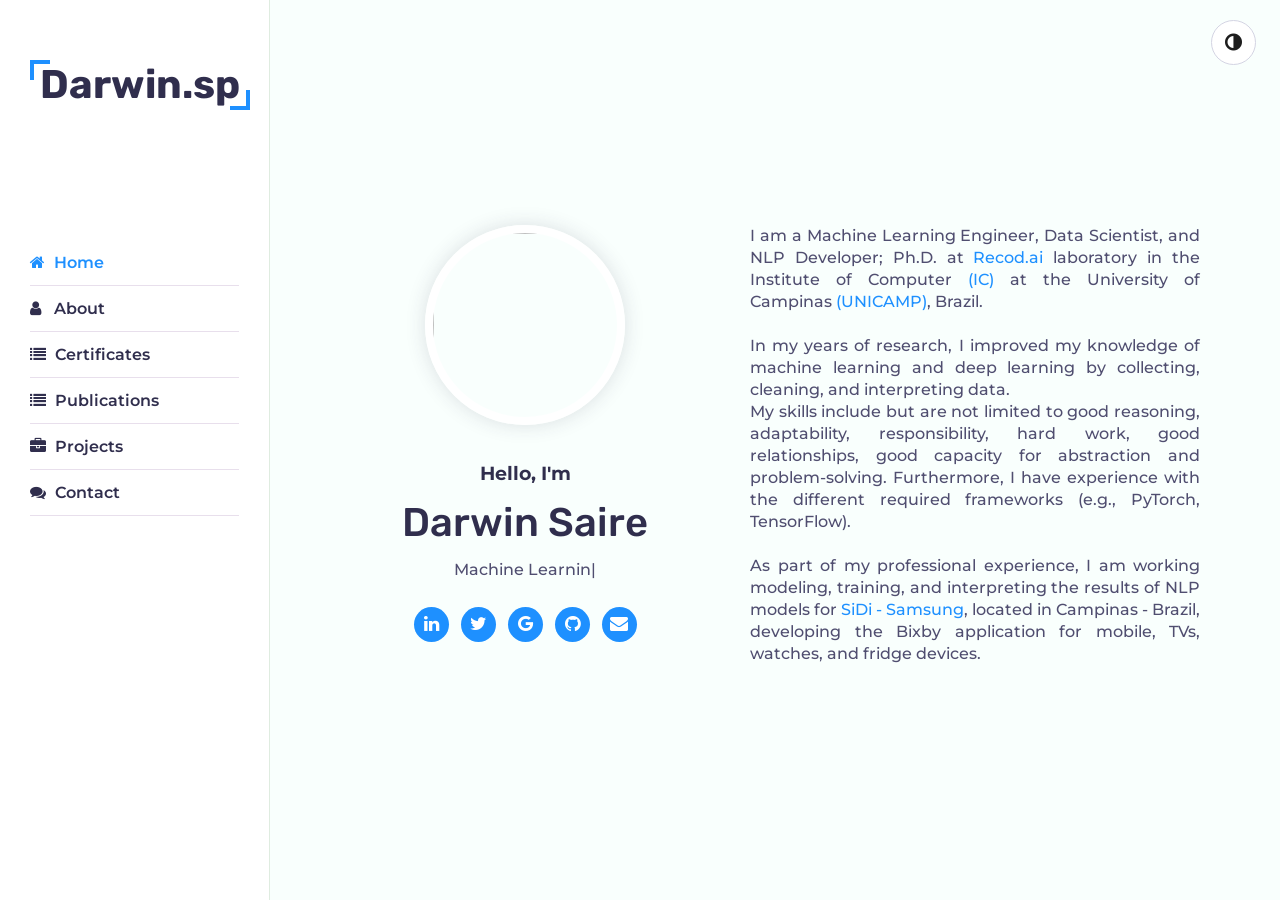
==== index.html @ d1fe49ce "adding files for portfolio web" ====
﻿<!DOCTYPE html>
<html lang="en-US">

<head>
  <title>Darwin Saire | Portfolio Web</title>
  <meta charset="utf-8" />
  <meta name="viewport" content="width=device-width, initial-scale=1" />
 
  <!-- Required Social Preview MetaTags -->

  <!-- Primary Meta Tags -->
  <meta name="title" content="Darwin Saire | Portfolio Web">
  <meta name="description" content="Hi, I'm Darwin Saire Pilco, a Machine Learning Engineer, Data Scientist, NLP Developer and Computer Vision Specialist. Hire me now!">

  <!-- Open Graph -->
  <meta property="og:type" content="website" />
    <meta property="og:title" content="Darwin Saire | Portfolio Web" />
  <meta property="og:description" content="Hi, I'm Darwin Saire Pilco, a Machine Learning Engineer, Data Scientist, NLP Developer and Computer Vision Specialist. Hire me now!"/>

  <!-- Twitter -->
  <meta property="twitter:card" content="summary_large_image">
  <meta property="twitter:title" content="Darwin Saire | Portfolio Web">
  <meta property="twitter:description" content="Hi, I'm Darwin Saire Pilco, a Machine Learning Engineer, Data Scientist, NLP Developer and Computer Vision Specialist. Hire me now!">

  <!-- End of Required Social Preview MetaTags -->

  <!-- FontAwesome -->
  <link rel="stylesheet" href="https://cdnjs.cloudflare.com/ajax/libs/font-awesome/5.15.1/css/all.min.css">

  <!-- Flags -->
  <link rel="stylesheet" href="https://cdnjs.cloudflare.com/ajax/libs/flag-icon-css/2.3.1/css/flag-icon.min.css"/>

  <!-- Main css Files -->
  <link rel="stylesheet" href="css/style.css" type="text/css" />

  <!-- Main Theme Color -->
  <link rel="stylesheet" class="alternate-style" title="blue" href="css/theme.css" type="text/css" />
  <link rel="stylesheet" href="css/styleSwitcher.css" type="text/css" />
</head>

<body>
  <!-- Preloader -->
  <div class="preloader">
    <div class="loader"></div>
  </div>
  <!-- Preloader End -->

  <!-- Main Container -->
  <div class="main-container">
    <!-- Aside -->
    <div class="aside">
      <!-- Nav Toggler Btn -->
      <div class="nav-toggler">
        <span></span>
      </div>
      <div class="aside-inner">
        <!-- Logo -->
        <div class="logo">
          <a href="index.html">Darwin.sp</a>
        </div>
        <!-- Nav -->
        <ul class="nav">
          <li>
            <a href="#home" class="active"><i class="fa fa-home"></i> Home</a>
          </li>
          <li>
            <a href="#about"><i class="fa fa-user"></i> &nbsp;About</a>
          </li>
          <li>
            <a href="#certificate"><i class="fa fa-list"></i> Certificates</a>
          </li>
          <li>
            <a href="#publication"><i class="fa fa-list"></i> Publications</a>
          </li>
          <li>
            <a href="#project"><i class="fa fa-briefcase"></i> Projects</a>
          </li>
          <li>
            <a href="#contact"><i class="fa fa-comments"></i> Contact</a>
          </li>
        </ul>
      </div>
    </div>
    <!-- Aside End -->
    <!-- Main Content -->
    <div class="main-content">
      <!-- Home Section -->
      <section class="home section active" id="home">
        <div class="container">
          <div class="intro">
            <img src="imgs/profile.png" class="shadow-dark" />
            <h3>Hello, I'm</h3>
            <h1>
              Darwin Saire
              <!-- <span style="color: dodgerblue; font-size: 40px; font-weight: 700">
                Abir</span> -->
            </h1>
            <span class="iTyped"></span>
            <div class="social-links">
              <a href="https://www.linkedin.com/in/darwinsairep/" target="_blank">
                <i class="fa fa-linkedin"></i>
              </a>
              <a href="https://twitter.com/darwinsairep" target="_blank">
                <i class="fa fa-twitter"></i>
              </a>
              <a href="https://scholar.google.com.br/citations?user=XWnzSz0AAAAJ&hl=en" target="_blank">
                <i class="fa fa-google"></i>
                <!--<i class="fa-brands fa-google-scholar"></i>-->
              </a>
              <a href="https://github.com/DarwinSaire" target="_blank">
                <i class="fa fa-github"></i>
              </a>
              <a href="mailto:darwinsaireonline@gmail.com" target="_blank">
                <i class="fa fa-envelope"></i>
              </a>
              
            </div>
          </div>
          <div class="intro">
                <p>
                  I am a Machine Learning Engineer, Data Scientist, and NLP Developer; 
                  Ph.D. at <a href="https://recod.ai/">Recod.ai</a> laboratory in the Institute of Computer <a href="https://ic.unicamp.br/">(IC)</a>
                  at the University of Campinas <a href="https://www.unicamp.br/unicamp">(UNICAMP)</a>, Brazil.<br><br>
                </p>
                <p>
                  In my years of research, I improved my knowledge of machine learning and deep learning by collecting, cleaning, and interpreting data.<br>
                  My skills include but are not limited to good reasoning, adaptability, responsibility, 
                  hard work, good relationships, good capacity for abstraction and problem-solving. 
                  Furthermore, I have experience with the different required frameworks (e.g., PyTorch, TensorFlow).<br><br>
                </p>
                <p>
                  As part of my professional experience, 
                  I am working modeling, training, and interpreting the results of NLP models for 
                  <a href="https://www.sidi.org.br/en/">SiDi - Samsung</a>, located in Campinas - Brazil, 
                  developing the Bixby application for mobile, TVs, watches, and fridge devices.
                </p>
          </div>
        </div>
      </section>
      <!-- Home Section End -->

      <!-- About Section -->
      <section class="about section" id="about">
        <div class="container">
          <div class="row">
            <div class="section-title padd-15">
              <h2>About Me</h2>
            </div>
          </div>
          <div class="row">
            <div class="about-content padd-15">
              <div class="row">
                <div class="about-text padd-15">
                  <h3>I'm Darwin Saire Pilco</h3>
                  <p>
                    I have always been deeply interested in statistics, analytics, 
                    and mathematics, which led me to study data science. 
                    I graduated with a bachelor's degree in Systems Engineering (Computer Science) 
                    at the National University of San Agustin, Peru. 
                    I followed this with a master's degree in Computer Science 
                    at the University of Campinas, Brazil. 
                    Currently, I am finishing my Ph.D. at the University of Campinas, Brazil, 
                    and the University of Lorraine, France.<br><br>

                    My research focused on semantic segmentation tasks and discovered a learning representation 
                    (i.e., context embedding) with a helpful structure and behavior to address the loss of spatial 
                    precision problem present in popular deep learning models. 
                    Specifically, I model the latent space (i.e., give a structure) through Gaussian mixing, 
                    providing a clustering behavior to the features, 
                    which positively impacts the final result of the semantic segmentation.
                  </p>
                </div>
              </div>

              <!-- Interest -->
              <div class="row">
                <div class="education padd-15">
                  <h3 class="title"><i class='fas fa-bookmark'></i> Interests</h3>
                  <div class="row">
                    <div class="timeline-box padd-15">
                      <div class="timeline shadow-dark">
                        <!-- timeline Item -->
                          <p class="timeline-text">
                            <i class='far fa-check-circle' style='font-size:15px;color:rgb(30, 144, 255)'></i> &nbsp;  Machine Learning.
                          </p>
                          <p class="timeline-text">
                            <i class='far fa-check-circle' style='font-size:15px;color:rgb(30, 144, 255)'></i> &nbsp; Deep Learning.
                          </p>
                          <p class="timeline-text">
                            <i class='far fa-check-circle' style='font-size:15px;color:rgb(30, 144, 255)'></i> &nbsp; Natural Language Processing.
                          </p>
                          <p class="timeline-text">
                            <i class='far fa-check-circle' style='font-size:15px;color:rgb(30, 144, 255)'></i> &nbsp; Pattern Recognition.
                          </p>
                          <p class="timeline-text">
                            <i class='far fa-check-circle' style='font-size:15px;color:rgb(30, 144, 255)'></i> &nbsp; Computer Vision.
                          </p>
                        <!-- timeline Item End -->
                      </div>
                    </div>
                  </div>
                </div>
                <div class="experience padd-15">
                  <h3 class="title"><i class='fas fa-globe'></i> Language</h3>
                  <div class="row">
                    <div class="timeline-box padd-15">
                      <div class="timeline shadow-dark">
                        <!-- timeline Item -->
                          <p class="timeline-text">
                            <i class='far fa-dot-circle' style='font-size:12px;color:rgb(30, 144, 255)'></i> <i class="flag-icon flag-icon-es"></i> &nbsp; Spanish (native);
                          </p>
                          <p class="timeline-text">
                            <i class='far fa-dot-circle' style='font-size:12px;color:rgb(30, 144, 255)'></i> <i class="flag-icon flag-icon-br"></i> &nbsp; Portuguese (proficient).
                          </p>
                          <p class="timeline-text">
                            <i class='far fa-dot-circle' style='font-size:12px;color:rgb(30, 144, 255)'></i> <i class="flag-icon flag-icon-us"></i> &nbsp; English (intermediate).
                          </p>
                        <!-- timeline Item End -->
                      </div>
                    </div>
                  </div>
                </div>
              </div>

              <!-- Hire me -->
              <div class="personal-info">
                <div class="buttons">
                  <!-- <a href="#" class="btn">Download CV</a> -->
                  <a href="mailto:darwinsaireonline@gmail.com" data-section-index="1" class="btn hire-me">Hire me</a>
                </div>
              </div>
              
              <!-- Education and Experience -->
              <div class="row">
                <div class="education padd-15">
                  <h3 class="title"><i class='fas fa-graduation-cap'></i> Education</h3>
                  <div class="row">
                    <div class="timeline-box padd-15">
                      <div class="timeline shadow-dark">
                        <!-- timeline Item -->
                        <div class="timeline-item">
                          <div class="circle-dot"></div>
                          <h6 class="timeline-date">
                            <i class="fa fa-calendar"></i> 2024 - Present &nbsp; <i class="flag-icon flag-icon-br"></i>
                          </h6>
                          <h4 class="timeline-title">
                            MBA in Software Engineering
                          </h4>
                          <p class="timeline-text">
                            Currently, I'm studying under University of São Paulo (USP)/ESALQ, Brazil.
                          </p>
                        </div>
                        <!-- timeline Item End -->
                        <!-- timeline Item -->
                        <div class="timeline-item">
                          <div class="circle-dot"></div>
                          <h6 class="timeline-date">
                            <i class="fa fa-calendar"></i> 2019 - 2020 &nbsp; <i class="flag-icon flag-icon-fr"></i>
                          </h6>
                          <h4 class="timeline-title">
                            Ph.D. internship at LORIA Institute
                          </h4>
                          <p class="timeline-text">
                            Ph.D. internship in partnership with INRIA, at the University of Lorraine, France.
                          </p>
                        </div>
                        <!-- timeline Item End -->
                        <!-- timeline Item -->
                        <div class="timeline-item">
                          <div class="circle-dot"></div>
                          <h6 class="timeline-date">
                            <i class="fa fa-calendar"></i> 2017 - 2022 &nbsp; <i class="flag-icon flag-icon-br"></i>
                          </h6>
                          <h4 class="timeline-title">
                            Ph.D. in Computer Science
                          </h4>
                          <p class="timeline-text">
                            Completed with GPA 3.85/4.0,  at the University of Campinas, Brazil.
                          </p>
                        </div>
                        <!-- timeline Item End -->
                        <!-- timeline Item -->
                        <div class="timeline-item">
                          <div class="circle-dot"></div>
                          <h6 class="timeline-date">
                            <i class="fa fa-calendar"></i> 2015 - 2016 &nbsp; <i class="flag-icon flag-icon-br"></i>
                          </h6>
                          <h4 class="timeline-title">
                            M.Sc. in Computer Science
                          </h4>
                          <p class="timeline-text">
                            Completed with GPA 3.85/4.0,  at the University of Campinas, Brazil.
                          </p>
                        </div>
                        <!-- timeline Item End -->
                        <!-- timeline Item -->
                        <div class="timeline-item">
                          <div class="circle-dot"></div>
                          <h6 class="timeline-date">
                            <i class="fa fa-calendar"></i> 2008 - 2013 &nbsp; <i class="flag-icon flag-icon-pe"></i>
                          </h6>
                          <h4 class="timeline-title">
                            B.Sc. in Computer Science
                          </h4>
                          <p class="timeline-text">
                            Completed at the National University of San Agustin, Peru.
                          </p>
                        </div>
                        <!-- timeline Item End -->
                      </div>
                    </div>
                  </div>
                </div>
                <div class="experience padd-15">
                  <h3 class="title"><i class='fas fa-terminal'></i> Experience</h3>
                  <div class="row">
                    <div class="timeline-box padd-15">
                      <div class="timeline shadow-dark">
                        <!-- timeline Item -->
                        <div class="timeline-item">
                          <div class="circle-dot"></div>
                          <h6 class="timeline-date">
                            <i class="fa fa-calendar"></i> Apr. 2022 - Present &nbsp; <i class="flag-icon flag-icon-br"></i>
                          </h6>
                          <h4 class="timeline-title">Machine Learning, NLP Developer</h4>
                          <p class="timeline-text">
                            Model development for classification in Samsung's virtual assistant (Bixby), 
                            for mobile, watch, TV, and fridge devices.<br>
                            <b>SiDi - Samsung Institute</b>.
                          </p>
                        </div>
                        <!-- timeline Item End -->
                        <!-- timeline Item -->
                        <div class="timeline-item">
                          <div class="circle-dot"></div>
                          <h6 class="timeline-date">
                            <i class="fa fa-calendar"></i> Aug. 2016 - Feb. 2017 &nbsp; <i class="flag-icon flag-icon-us"></i>
                          </h6>
                          <h4 class="timeline-title">Software Consultant</h4>
                          <p class="timeline-text">
                            Developed automatic tests to verify correct communication between 
                            Salesforce and JIRA, improving the efficiency in ~ 80%.<br> 
                            <b>zAgile Inc</b>.
                          </p>
                        </div>
                        <!-- timeline Item End -->
                        <!-- timeline Item -->
                        <div class="timeline-item">
                          <div class="circle-dot"></div>
                          <h6 class="timeline-date">
                            <i class="fa fa-calendar"></i> Aug. 2013 - Jan. 2015 &nbsp; <i class="flag-icon flag-icon-pe"></i>
                          </h6>
                          <h4 class="timeline-title">Researcher - Developer</h4>
                          <p class="timeline-text">
                            Implemented GLCM, Gabor, and LBP algorithms for feature extraction and built median and gaussian filters
                            for generating candidate regions, achieving ~ 99% of sensitivity.
                          </p>
                          <p class="timeline-text">
                            Implemented and evaluated CIEL*a*b* algorithm and color-matching functions, 
                            in quality control process,achieving mAP ~ 87%.<br>
                            <b>Incalpaca TPX S.A</b>
                          </p>
                        </div>
                        <!-- timeline Item End -->
                      </div>
                    </div>
                  </div>
                </div>
              </div>

              <div class="row">
                <div class="about-text padd-15">
                  <br><br>
                  <h3>Skills</h3>
                  <div class="logoskill">
                    <div class="logoskill">
                      <img src="./imgs/logos/AWS.png" alt="AWS" style="height:32px;"/>
                    </div>
                    <div class="logoskill">
                      <img src="./imgs/logos/Jira.png" alt="Jira" style="height:32px;"/>
                    </div>
                    <div class="logoskill">
                      <img src="./imgs/logos/Json.png" alt="Json" style="height:48px;"/>
                    </div>
                    <div class="logoskill">
                      <img src="./imgs/logos/openCV.png" alt="OpenCV" style="height:48px;"/>
                    </div>
                    <div class="logoskill">
                      <img src="./imgs/logos/NLTK.png" alt="NLTK" style="height:52px;"/>
                    </div>
                    <div class="logoskill">
                      <img src="./imgs/logos/Kubeflow.png" alt="Kubeflow" style="height:48px;"/>
                    </div>
                    <div class="logoskill">
                      <img src="./imgs/logos/Latex.png" alt="Latex" style="height:32px;"/>
                    </div>
                    <div class="logoskill">
                      <img src="./imgs/logos/Selenium.png" alt="Selenium" style="height:48px;"/>
                    </div> 
                    <div class="logoskill">
                      <img src="./imgs/logos/Pytest.png" alt="Pytest" style="height:48px;"/>
                    </div>
                    <div class="logoskill">
                      <img src="./imgs/logos/Pylint.png" alt="Pylint" style="height:32px;"/>
                    </div>
                    <div class="logoskill">
                      <img src="./imgs/logos/RestAPI.png" alt="RestAPI" style="height:36px;"/>
                    </div>
                    <div class="logoskill">
                      <img src="./imgs/logos/Docker.png" alt="Docker" style="height:32px;"/>
                    </div>
                    <div class="logoskill">
                      <img src="./imgs/logos/Conda.png" alt="Conda" style="height:20px;"/>
                    </div>
                    <div class="logoskill">
                      <img src="./imgs/logos/Pandas.png" alt="Pandas" style="height:32px;"/>
                    </div>
                    <div class="logoskill">
                      <img src="./imgs/logos/Scipy.png" alt="Scipy" style="height:34px;"/>
                    </div>
                    <div class="logoskill">
                      <img src="./imgs/logos/Jupyter.png" alt="Jupyter" style="height:48px;"/>
                    </div>
                    <div class="logoskill">
                      <img src="./imgs/logos/JS.png" alt="JS" style="height:44px;"/>
                    </div>
                    <div class="logoskill">
                      <img src="./imgs/logos/Pillow.png" alt="Pillow" style="height:32px;"/>
                    </div>
                    <div class="logoskill">
                      <img src="./imgs/logos/Python.png" alt="Python" style="height:32px;"/>
                    </div>
                    <div class="logoskill">
                      <img src="./imgs/logos/C.png" alt="C" style="height:50px;"/>
                    </div>
                    <div class="logoskill">
                      <img src="./imgs/logos/AndroidStudio.png" alt="AndroidStudio" style="height:36px;"/>
                    </div>
                    <div class="logoskill">
                      <img src="./imgs/logos/C++.png" alt="C++" style="height:44px;"/>
                    </div>
                    <div class="logoskill">
                      <img src="./imgs/logos/Java.png" alt="Java" style="height:32px;"/>
                    </div>
                    <div class="logoskill">
                      <img src="./imgs/logos/SSH.png" alt="SSH" style="height:32px;"/>
                    </div>
                    <div class="logoskill">
                      <img src="./imgs/logos/Qt.png" alt="Qt" style="height:44px;"/>
                    </div>
                    <div class="logoskill">
                      <img src="./imgs/logos/HTML.png" alt="HTML" style="height:45px;"/>
                    </div>
                    <div class="logoskill">
                      <img src="./imgs/logos/MySQL.png" alt="MySQL" style="height:37px;"/>
                    </div>
                    <div class="logoskill">
                      <img src="./imgs/logos/Sklearn.png" alt="Sklearn" style="height:37px;"/>
                    </div>
                    <div class="logoskill">
                      <img src="./imgs/logos/TF.png" alt="TF" style="height:48px;"/>
                    </div>
                    <div class="logoskill">
                      <img src="./imgs/logos/TensorBoard.png" alt="TensorBoard" style="height:48px;"/>
                    </div>
                    <div class="logoskill">
                      <img src="./imgs/logos/TFLite.png" alt="TFLite" style="height:32px;"/>
                    </div>
                    <div class="logoskill">
                      <img src="./imgs/logos/Pytorch.png" alt="Pytorch" style="height:28px;"/>
                    </div>
                    <div class="logoskill">
                      <img src="./imgs/logos/NumPy.png" alt="NumPy" style="height:32px;"/>
                    </div>
                    <div class="logoskill">
                      <img src="./imgs/logos/Matplotlib.png" alt="Matplotlib" style="height:26px;"/>
                    </div>
                    <div class="logoskill">
                      <img src="./imgs/logos/GPTchat.png" alt="GPTchat" style="height:32px;"/>
                    </div>
                    <div class="logoskill">
                      <img src="./imgs/logos/Tmux.png" alt="Tmux" style="height:20px;"/>
                    </div>
                    <div class="logoskill">
                      <img src="./imgs/logos/GitHub.png" alt="GitHub" style="height:28px;"/>
                    </div>
                    <div class="logoskill">
                      <img src="./imgs/logos/Scikit-image.png" alt="Scikit-image" style="height:32px;"/>
                    </div>
                    <div class="logoskill">
                      <img src="./imgs/logos/Keras.png" alt="Keras" style="height:28px;"/>
                    </div>
                  </div>
                </div>
              </div>
              
            </div>
          </div>


        </div>
      </section>
      <!-- About Section End -->

      <!-- Certificate Section -->
      <section class="certificate section" id="certificate">
        <div class="container">
          <div class="row">
            <div class="section-title padd-15">
              <h2>Certificates</h2>
            </div>
          </div>
          <div class="row">

            <!-- Certificate item -->
            <div class="certificate-item padd-15">
              <div class="course-img"> <img src="./imgs/logo-courses/deeplearningAI.png" alt="deeplearningAI"/></div>
              <div class="certificate-text padd-15">
                <h4>Natural Language Processing in TensorFlow</h4>
                <p>
                  DeepLearning.AI and Coursera<br>
                  Issued Dec 2023 - No Expiration Date<br>
                  <a href="https://www.coursera.org/account/accomplishments/certificate/XH9YJWPC3DGG" target="_blank">Credential ID XH9YJWPC3DGG</a><br>
                </p>
              </div>
            </div>
            <!-- Certificate item End -->

            <!-- Certificate item -->
            <div class="certificate-item padd-15">
              <div class="course-img"> <img src="./imgs/logo-courses/coursera.png" alt="Coursera" style="height: 70px;border-radius: 15px;margin: 15px;"//></div>
              <div class="certificate-text padd-15">
                <h4> Browser-based Models with TensorFlow.js</h4>
                <p>
                  Coursera Course Certificates<br>
                  Issued Apr 2023 - No Expiration Date<br>
                  <a href="https://www.coursera.org/account/accomplishments/certificate/JFQYSDSEYW2H" target="_blank">Credential ID JFQYSDSEYW2H</a><br>
                </p>
              </div>
            </div>
            <!-- Certificate item End -->

            <!-- Certificate item -->
            <div class="certificate-item padd-15">
              <div class="course-img"> <img src="./imgs/logo-courses/deeplearningAI.png" alt="deeplearningAI"/></div>
              <div class="certificate-text padd-15">
                <h4>Generative Adversarial Networks (GANs) Specialization</h4>
                <p>
                  DeepLearning.AI and Coursera<br>
                  Issued Feb 2023 - No Expiration Date<br>
                  <a href="https://www.coursera.org/account/accomplishments/specialization/certificate/3JP4XS4BQLB8" target="_blank">Credential ID 3JP4XS4BQLB8</a><br>
                </p>
              </div>
            </div>
            <!-- Certificate item End -->

            <!-- Certificate item -->
            <div class="certificate-item padd-15">
              <div class="course-img"> <img src="./imgs/logo-courses/deeplearningAI.png" alt="deeplearningAI"/></div>
              <div class="certificate-text padd-15">
                <h4>Apply Generative Adversarial Networks (GANs)</h4>
                <p>
                  DeepLearning.AI and Coursera<br>
                  Issued Feb 2023 - No Expiration Date<br>
                  <a href="https://www.coursera.org/account/accomplishments/certificate/JRETTJHW3M3J" target="_blank">Credential ID JRETTJHW3M3J</a><br>
                </p>
              </div>
            </div>
            <!-- Certificate item End -->

            <!-- Certificate item -->
            <div class="certificate-item padd-15">
              <div class="course-img"> <img src="./imgs/logo-courses/deeplearningAI.png" alt="deeplearningAI"/></div>
              <div class="certificate-text padd-15">
                <h4>Build Better Generative Adversarial Networks (GANs)</h4>
                <p>
                  DeepLearning.AI and Coursera<br>
                  Issued Dec 2022 - No Expiration Date<br>
                  <a href="https://www.coursera.org/account/accomplishments/certificate/P3FDAZN67FXJ" target="_blank">Credential ID P3FDAZN67FXJ</a><br>
                </p>
              </div>
            </div>
            <!-- Certificate item End -->

            <!-- Certificate item -->
            <div class="certificate-item padd-15">
              <div class="course-img"> <img src="./imgs/logo-courses/deeplearningAI.png" alt="deeplearningAI"/></div>
              <div class="certificate-text padd-15">
                <h4>Build Basic Generative Adversarial Networks (GANs)</h4>
                <p>
                  DeepLearning.AI and Coursera<br>
                  Issued Oct 2022 - No Expiration Date<br>
                  <a href="https://www.coursera.org/account/accomplishments/certificate/DEUWK2HZ23SJ" target="_blank">Credential ID DEUWK2HZ23SJ</a><br>
                </p>
              </div>
            </div>
            <!-- Certificate item End -->

            <!-- Certificate item -->
            <div class="certificate-item padd-15">
              <div class="course-img"> <img src="./imgs/logo-courses/Coursera.png" alt="Coursera" style="height: 70px;border-radius: 15px;margin: 15px;"/></div>
              <div class="certificate-text padd-15">
                <h4>Optimizing Machine Learning Performance</h4>
                <p>
                  Coursera Course Certificates<br>
                  Issued Sep 2022 - No Expiration Date<br>
                  <a href="https://www.coursera.org/account/accomplishments/certificate/8WYV6TFT6XRZ" target="_blank">Credential ID 8WYV6TFT6XRZ</a><br>
                </p>
              </div>
            </div>
            <!-- Certificate item End -->

            <!-- Certificate item -->
            <div class="certificate-item padd-15">
                <div class="course-img"> <img src="./imgs/logo-courses/deeplearningAI.png" alt="deeplearningAI"/></div>
                <div class="certificate-text padd-15">
                  <h4>Natural Language Processing Specialization</h4>
                  <p>
                    DeepLearning.AI and Coursera<br>
                    Issued Aug 2021 - No Expiration Date<br>
                    <a href="https://www.coursera.org/account/accomplishments/specialization/certificate/8XMEX9AHESPX" target="_blank">Credential ID 8XMEX9AHESPX</a><br>
                  </p>
                </div>
            </div>
            <!-- Certificate item End -->

            <!-- Certificate item -->
            <div class="certificate-item padd-15">
              <div class="course-img"> <img src="./imgs/logo-courses/deeplearningAI.png" alt="deeplearningAI"/></div>
              <div class="certificate-text padd-15">
                <h4>Natural Language Processing with Attention Models</h4>
                <p>
                  DeepLearning.AI and Coursera<br>
                  Issued Aug 2021 - No Expiration Date<br>
                  <a href="https://www.coursera.org/account/accomplishments/certificate/AP47Z5LZCRNV" target="_blank">Credential ID ZDV8R8QE3J5T</a><br>
                </p>
              </div>
            </div>
            <!-- Certificate item End -->
            
            <!-- Certificate item -->
            <div class="certificate-item padd-15">
              <div class="course-img"> <img src="./imgs/logo-courses/deeplearningAI.png" alt="deeplearningAI"/></div>
              <div class="certificate-text padd-15">
                <h4>Natural Language Processing with Probabilistic Models</h4>
                <p>
                  DeepLearning.AI and Coursera<br>
                  Issued Jul 2021 - No Expiration Date<br>
                  <a href="https://www.coursera.org/account/accomplishments/certificate/AP47Z5LZCRNV" target="_blank">Credential ID AP47Z5LZCRNV</a><br>
                </p>
              </div>
            </div>
            <!-- Certificate item End -->

            <!-- Certificate item -->
            <div class="certificate-item padd-15">
              <div class="course-img"> <img src="./imgs/logo-courses/deeplearningAI.png" alt="deeplearningAI"/></div>
              <div class="certificate-text padd-15">
                <h4>Natural Language Processing with Probabilistic Models</h4>
                <p>
                  DeepLearning.AI and Coursera<br>
                  Issued Jul 2021 - No Expiration Date<br>
                  <a href="https://www.coursera.org/account/accomplishments/certificate/VFE7Y9D4RDQ4" target="_blank">Credential ID VFE7Y9D4RDQ4</a><br>
                </p>
              </div>
            </div>
            <!-- Certificate item End -->

            <!-- Certificate item -->
            <div class="certificate-item padd-15">
              <div class="course-img"> <img src="./imgs/logo-courses/deeplearningAI.png" alt="deeplearningAI"/></div>
              <div class="certificate-text padd-15">
                <h4>Natural Language Processing with Classification and Vector Spaces</h4>
                <p>
                  DeepLearning.AI and Coursera<br>
                  Issued Jun 2021 - No Expiration Date<br>
                  <a href="https://www.coursera.org/account/accomplishments/certificate/H5L73XTDZZQG" target="_blank">Credential ID H5L73XTDZZQG</a><br>
                </p>
              </div>
            </div>
            <!-- Certificate item End -->

            <!-- Certificate item -->
            <div class="certificate-item padd-15">
              <div class="course-img"> <img src="./imgs/logo-courses/hse_univ.png" alt="HSE University" style="height: 85px; margin: 15px;" /></div>
              <div class="certificate-text padd-15">
                <h4>Bayesian Methods for Machine Learning</h4>
                <p>
                  Higher School of Economics and Coursera<br>
                  Issued Aug 2018 - No Expiration Date<br>
                  <a href="https://www.coursera.org/account/accomplishments/certificate/A97CKSJLJBS9" target="_blank">Credential ID A97CKSJLJBS9</a><br>
                </p>
              </div>
            </div>
            <!-- Certificate item End -->

            <!-- Certificate item -->
            <div class="certificate-item padd-15">
              <div class="course-img"> <img src="./imgs/logo-courses/deeplearningAI.png" alt="deeplearningAI"/></div>
              <div class="certificate-text padd-15">
                <h4>Deep Learning Specialization</h4>
                <p>
                  DeepLearning.AI and Coursera<br>
                  Issued May 2018 - No Expiration Date<br>
                  <a href="https://www.coursera.org/account/accomplishments/specialization/certificate/VQ3XYBPMFRS2" target="_blank">Credential ID VQ3XYBPMFRS2</a><br>
                </p>
              </div>
            </div>
            <!-- Certificate item End -->

            <!-- Certificate item -->
            <div class="certificate-item padd-15">
              <div class="course-img"> <img src="./imgs/logo-courses/deeplearningAI.png" alt="deeplearningAI"/></div>
              <div class="certificate-text padd-15">
                <h4>Convolutional Neural Networks</h4>
                <p>
                  DeepLearning.AI and Coursera<br>
                  Issued May 2018 - No Expiration Date<br>
                  <a href="https://www.coursera.org/account/accomplishments/certificate/EGJFPMTA5QMK" target="_blank">Credential ID EGJFPMTA5QMK</a><br>
                </p>
              </div>
            </div>
            <!-- Certificate item End -->

            <!-- Certificate item -->
            <div class="certificate-item padd-15">
              <div class="course-img"> <img src="./imgs/logo-courses/deeplearningAI.png" alt="deeplearningAI"/></div>
              <div class="certificate-text padd-15">
                <h4>Sequence Models</h4>
                <p>
                  DeepLearning.AI and Coursera<br>
                  Issued May 2018 - No Expiration Date<br>
                  <a href="https://www.coursera.org/account/accomplishments/certificate/GCDK8UE3LPN5" target="_blank">Credential ID GCDK8UE3LPN5</a><br>
                </p>
              </div>
            </div>
            <!-- Certificate item End -->

            <!-- Certificate item -->
            <div class="certificate-item padd-15">
              <div class="course-img"> <img src="./imgs/logo-courses/deeplearningAI.png" alt="deeplearningAI"/></div>
              <div class="certificate-text padd-15">
                <h4>Structuring Machine Learning Projects</h4>
                <p>
                  DeepLearning.AI and Coursera<br>
                  Issued Apr 2018 - No Expiration Date<br>
                  <a href="https://www.coursera.org/account/accomplishments/certificate/E3EDD7BH6EWZ" target="_blank">Credential ID E3EDD7BH6EWZ</a><br>
                </p>
              </div>
            </div>
            <!-- Certificate item End -->

            <!-- Certificate item -->
            <div class="certificate-item padd-15">
              <div class="course-img"> <img src="./imgs/logo-courses/deeplearningAI.png" alt="deeplearningAI"/></div>
              <div class="certificate-text padd-15">
                <h4>Improving Deep Neural Networks: Hyperparameter tuning, Regularization and Optimization</h4>
                <p>
                  DeepLearning.AI and Coursera<br>
                  Issued Mar 2018 - No Expiration Date<br>
                  <a href="https://www.coursera.org/account/accomplishments/certificate/UBG5Q9B37GTP" target="_blank">Credential ID UBG5Q9B37GTP</a><br>
                </p>
              </div>
            </div>
            <!-- Certificate item End -->

            <!-- Certificate item -->
            <div class="certificate-item padd-15">
              <div class="course-img"> <img src="./imgs/logo-courses/deeplearningAI.png" alt="deeplearningAI"/></div>
              <div class="certificate-text padd-15">
                <h4>Neural Networks and Deep Learning</h4>
                <p>
                  DeepLearning.AI and Coursera<br>
                  Issued Feb 2018 - No Expiration Date<br>
                  <a href="https://www.coursera.org/account/accomplishments/certificate/CRA92D8T4BD8" target="_blank">Credential ID CRA92D8T4BD8</a><br>
                </p>
              </div>
            </div>
            <!-- Certificate item End -->

            <!-- Certificate item -->
            <div class="certificate-item padd-15">
              <div class="course-img"> <img src="./imgs/logo-courses/toronto-univ.png" alt="Toronto University" style="height: 80px; margin: 15px;"/></div>
              <div class="certificate-text padd-15">
                <h4>Neural Networks for Machine Learning</h4>
                <p>
                  University of Toronto and Coursera<br>
                  Issued Feb 2018 - No Expiration Date<br>
                  <a href="https://www.coursera.org/account/accomplishments/certificate/KJ4CY7EWM4L6" target="_blank">Credential ID KJ4CY7EWM4L6</a><br>
                </p>
              </div>
            </div>
            <!-- Certificate item End -->

            <!-- Certificate item -->
            <div class="certificate-item padd-15">
              <div class="course-img"> <img src="./imgs/logo-courses/stanford-univ.png" alt="Stanford University" style="height: 70px; margin: 15px;" /></div>
              <div class="certificate-text padd-15">
                <h4>Computer Science</h4>
                <p>
                  Stanford University<br>
                  Issued Sep 2014 - No Expiration Date<br>
                  <a href="https://verify.class.stanford.edu/SOA/d781a200063f43438e712166ee2f8327" target="_blank">Credential ID d781a200063f43438e712166ee2f8327</a><br>
                </p>
              </div>
            </div>
            <!-- Certificate item End -->

            <!-- Certificate item -->
            <div class="certificate-item padd-15">
              <div class="course-img"> <img src="./imgs/logo-courses/Illinois-univ.png" alt="Illinois University" style="height: 35px;"/></div>
              <div class="certificate-text padd-15">
                <h4>Heterogeneous Parallel Programming - CUDA</h4>
                <p>
                  University of Illinois and Coursera<br>
                  Issued Mar 2014 - No Expiration Date<br>
                  <a href="https://www.coursera.org/account/accomplishments/certificate/DMS97ATJ42" target="_blank">Credential ID DMS97ATJ42</a><br>
                </p>
              </div>
            </div>
            <!-- Certificate item End -->

          </div>
        </div>
      </section>
      <!-- Certificate Section End -->

      <!-- Publication Section -->
      <section class="publication section" id="publication">
        <div class="container">
          <div class="row">
            <div class="section-title padd-15">
              <h2>Publications</h2>
            </div>
          </div>
          <div class="row">
            <!-- publication item -->
            <div class="publication-item padd-15">
              <div class="publication-item-inner">
                <img src="./imgs/publications/phgmm_model.jpg" alt="PHGMM"/>
                <h4>Global and Local Features through Gaussian Mixture Models on Image Semantic Segmentation</h4>
                <p>Darwin Saire, Adin Ramirez Rivera</p>
                <a>IEEE Access - journal, 2022</a>
                  <div class="btn" onclick="window.open('https://ieeexplore.ieee.org/document/9833511', '_blank');">
                    <div class="icon"><i class="fa fa-file-pdf-o"></i></div>
                    <p>Paper</p>
                  </div>
                  <div class="btn" onclick="window.open('https://gitlab.com/mipl/phgmm', '_blank');"> 
                    <div class="icon"><i class="fa fa-code"></i></div>
                    <p>Code</p>
                  </div>
              </div>
            </div>
            <!-- publication item End -->

            <!-- publication item -->
            <div class="publication-item padd-15">
              <div class="publication-item-inner">
                <img src="./imgs/publications/gnnblock_model.png" alt="GNNBlock"/>
                <h4>Graph Neural Blocks on Segmentation</h4>
                <p>Darwin Saire, Adin Ramirez Rivera</p>
                <a>Workshop on International Conference on Computer Vision (ICCV), 2022</a>
                  <div class="btn" onclick="window.open('https://ieeexplore.ieee.org/abstract/document/9444361', '_blank');">
                    <div class="icon"><i class="fa fa-file-pdf-o"></i></div>
                    <p>Paper</p>
                  </div>
                  <div class="btn" onclick="window.open('https://www.dropbox.com/s/zqqqpdl3e57rq53/Darwin-Poster-ICCV2021.pdf', '_blank');"> 
                    <div class="icon"><i class="fa fa-file-powerpoint-o"></i></div>
                    <p>Poster</p>
                  </div>
              </div>
            </div>
            <!-- publication item End -->

            <!-- publication item -->
            <div class="publication-item padd-15">
              <div class="publication-item-inner">
                <img src="./imgs/publications/IEEE_Access_HG.png" alt="HG"/>
                <h4>Empirical Study of Multi-Task Hourglass Model for Semantic  Segmentation Task</h4>
                <p>Darwin Saire, Adin Ramirez Rivera</p>
                <a>IEEE Access- journal, 2021</a>
                  <div class="btn" onclick="window.open('https://ieeexplore.ieee.org/abstract/document/9444361', '_blank');">
                    <div class="icon"><i class="fa fa-file-pdf-o"></i></div>
                    <p>Paper</p>
                  </div>
                  <div class="btn" onclick="window.open('https://gitlab.com/mipl/mtl-ss', '_blank');"> 
                    <div class="icon"><i class="fa fa-code"></i></div>
                    <p>Code</p>
                  </div>
              </div>
            </div>
            <!-- publication item End -->

            <!-- publication item -->
            <div class="publication-item padd-15">
              <div class="publication-item-inner">
                <img src="./imgs/publications/ICPR2020.png" alt="ICPR2020"/>
                <h4>Documents Counterfeit  Detection Through a Deep Learning Approach</h4>
                <p>Darwin Saire, Salvatore Tabbone</p>
                <a>International Conference on Pattern Recognition (ICPR), 2020</a>
                  <div class="btn" onclick="window.open('https://ieeexplore.ieee.org/abstract/document/9412224', '_blank');">
                    <div class="icon"><i class="fa fa-file-pdf-o"></i></div>
                    <p>Paper</p>
                  </div>
              </div>
            </div>
            <!-- publication item End -->

            <!-- publication item -->
            <div class="publication-item padd-15">
              <div class="publication-item-inner">
                <img src="./imgs/publications/WICML2020.png" alt="WICML2020"/>
                <h4>Semantic Segmentation Through Graph Neural Network Blocks</h4>
                <p>Darwin Saire, Salvatore Tabbone, Adin Ramirez Rivera</p>
                <a>Workshop on International Conference on Machine Learning (ICML), 2020</a>
                  <div class="btn" onclick="window.open('https://www.dropbox.com/s/t8ka4v4bk6dis8t/ICMLW2020_darwin.pdf', '_blank');">
                    <div class="icon"><i class="fa fa-file-pdf-o"></i></div>
                    <p>Paper</p>
                  </div>
                  <div class="btn" onclick="window.open('https://www.dropbox.com/s/bshqya77j35j8ba/Poster_ICML2020_Darwin.pdf', '_blank');"> 
                    <div class="icon"><i class="fa fa-file-powerpoint-o"></i></div>
                    <p>Poster</p>
                  </div>
              </div>
            </div>
            <!-- publication item End -->

            <!-- publication item -->
            <div class="publication-item padd-15">
              <div class="publication-item-inner">
                <img src="./imgs/publications/WNIPS2019.png" alt="WNIPS2019"/>
                <h4>Semantic Segmentation on Image Using Multi-Task Hourglass Networks</h4>
                <p>Darwin Saire, Adin Ramirez Rivera</p>
                <a>Workshop on Advances in Neural Information Processing Systems (NeurIPS), 2019</a>
                  <div class="btn" onclick="window.open('https://www.dropbox.com/s/6hb64h0aulm5koy/WNIPS2019.pdf', '_blank');">
                    <div class="icon"><i class="fa fa-file-pdf-o"></i></div>
                    <p>Paper</p>
                  </div>
                  <div class="btn" onclick="window.open('https://www.dropbox.com/s/1gw7k2uvzawkwr6/Poster_NIPS_Final.pdf', '_blank');"> 
                    <div class="icon"><i class="fa fa-file-powerpoint-o"></i></div>
                    <p>Poster</p>
                  </div>
              </div>
            </div>
            <!-- publication item End -->
            
            <!-- publication item -->
            <div class="publication-item padd-15">
              <div class="publication-item-inner">
                <img src="./imgs/publications/WICML2019.png" alt="WICML2019"/>
                <h4>Graph Learning Network: A Structure Learning Algorithm</h4>
                <p>Darwin Saire, Adin Ramirez Rivera</p>
                <a>Workshop on International Conference on Machine Learning (ICML), 2019</a>
                  <div class="btn" onclick="window.open('https://arxiv.org/abs/1905.12665', '_blank');">
                    <div class="icon"><i class="fa fa-file-pdf-o"></i></div>
                    <p>Paper</p>
                  </div>
                  <div class="btn" onclick="window.open('https://www.dropbox.com/s/kez6ho2gr0lybrh/icml2019-poster.pdf', '_blank');"> 
                    <div class="icon"><i class="fa fa-file-powerpoint-o"></i></div>
                    <p>Poster</p>
                  </div>
                  <div class="btn" onclick="window.open('https://gitlab.com/mipl/graph-learning-network', '_blank');"> 
                    <div class="icon"><i class="fa fa-code"></i></div>
                    <p>Code</p>
                  </div>
              </div>
            </div>
            <!-- publication item End -->

            <!-- publication item -->
            <div class="publication-item padd-15">
              <div class="publication-item-inner">
                <img src="./imgs/publications/gcn_model.png" alt="gcn_model"/>
                <h4>Graph Convolutional Network for Semantic Segmentation Task</h4>
                <p>Darwin Saire, Adin Ramirez Rivera</p>
                <a>Poster on Machine Learning Summer School (MLSS), 2018</a>
                  <div class="btn" onclick="window.open('https://www.dropbox.com/s/km06cnwcmjo06ya/PosterMLSS.pdf?dl=0', '_blank');">
                    <div class="icon"><i class="fa fa-file-pdf-o"></i></div>
                    <p>Paper</p>
                  </div>
              </div>
            </div>
            <!-- publication item End -->            

            <!-- publication item -->
            <div class="publication-item padd-15">
              <div class="publication-item-inner">
                <img src="./imgs/publications/SIBGRAPI.png" alt="SIBGRAPI"/>
                <h4>Multi-scale Morphological Image Simplification Based on Extrema Relationships: Improvements and Applications</h4>
                <p>Darwin Saire, Neucimar Jeronimo Leite</p>
                <a>Conference on Graphics, Patterns and Images (SIBGRAPI), 2016</a>
                  <div class="btn" onclick="window.open('https://ieeexplore.ieee.org/abstract/document/7813050', '_blank');">
                    <div class="icon"><i class="fa fa-file-pdf-o"></i></div>
                    <p>Paper</p>
                  </div>
              </div>
            </div>
            <!-- publication item End -->            
            
          </div>
        </div>
      </section>
      <!-- Publication Section End -->

      <!-- Project Section -->
      <section class="project section" id="project">
        <div class="container">
          <div class="row">
            <div class="section-title padd-15">
              <h2>Projects</h2>
            </div>
          </div>
          <div class="row">
            <!-- project item -->
            <div class="project-item padd-15">
              <div class="project-item-inner">
                <img src="./imgs/projects/data-traduction-model.png" alt="data-traduction-model"/>
                <h4>Neural Machine Translation</h4>
                <p>Neural Machine Translation (NMT) model to translate human readable dates (“25th of June, 2009”) into machine readable dates (“2009-06-25”).</p>  
                <div class="btn" onclick="window.open('https://github.com/DarwinSaire/Projects-Deep-Learning-Specialization/blob/master/Sequence%20Models/Week3/Machine%20Translation/Neural%20machine%20translation%20with%20attention%20-%20v2.ipynb', '_blank');"> 
                  <div class="icon"><i class="fa fa-code"></i></div>
                  <p>Code</p>
                </div>
              </div>
            </div>
            <!-- project item End -->

            <!-- project item -->
            <div class="project-item padd-15">
              <div class="project-item-inner">
                <img src="./imgs/projects/emojifier-model.png" alt="emojifier-model"/>
                <h4>NLP Emoji Generation</h4>
                <p>The emoji project will help you make your text messages more expressive. So rather than writing “Congratulations on the promotion! Let’s get coffee and talk. Love you!” the emojifier can automatically turn this into “Congratulations on the promotion!. 👍 Let’s get coffee and talk. ☕️ Love you! ❤️”</p>  
                <div class="btn" onclick="window.open('https://github.com/DarwinSaire/Projects-Deep-Learning-Specialization/blob/master/Sequence%20Models/Week2/Emojify/Emojify%20-%20v2.ipynb', '_blank');"> 
                  <div class="icon"><i class="fa fa-code"></i></div>
                  <p>Code</p>
                </div>
              </div>
            </div>
            <!-- project item End -->

            <!-- project item -->
            <div class="project-item padd-15">
              <div class="project-item-inner">
                <img src="./imgs/projects/music_gen.png" alt="music_generation"/>
                <h4>Jazz Music Generation</h4>
                <p>A sequence model (LTSM) can be used to generate musical values, which are then post-processed into midi music.</p>  
                <div class="btn" onclick="window.open('https://github.com/DarwinSaire/Projects-Deep-Learning-Specialization/blob/master/Sequence%20Models/Week1/Jazz%20improvisation%20with%20LSTM/Jazz%20improvisation%20with%20LSTM%20-%20v1.ipynb', '_blank');"> 
                  <div class="icon"><i class="fa fa-code"></i></div>
                  <p>Code</p>
                </div>
              </div>
            </div>
            <!-- project item End -->

            <!-- project item -->
            <div class="project-item padd-15">
              <div class="project-item-inner">
                <img src="./imgs/projects/rnn-dinos.png" alt="dinos_generation"/>
                <h4>Generate New Dinosaur Names</h4>
                <p>We have collected a list of all the dinosaur names to create new dinosaur names. We will build a character-level language model to generate new names. Our algorithm will learn the different name patterns and randomly generate new names.</p>  
                <div class="btn" onclick="window.open('https://github.com/DarwinSaire/Projects-Deep-Learning-Specialization/blob/master/Sequence%20Models/Week1/Dinosaur%20Island%20--%20Character-level%20language%20model/Dinosaurus%20Island%20--%20Character%20level%20language%20model%20final%20-%20v3.ipynb', '_blank');"> 
                  <div class="icon"><i class="fa fa-code"></i></div>
                  <p>Code</p>
                </div>
              </div>
            </div>
            <!-- project item End -->

            <!-- project item -->
            <div class="project-item padd-15">
              <div class="project-item-inner">
                <img src="./imgs/projects/style-transfer.png" alt="style-transfer"/>
                <h4>Neural Style Transfer</h4>
                <p>Neural Style Transfer (NST) is one of the most fun techniques in deep learning. As seen below, it merges two images, namely, a “content” image (C) and a “style” image (S), to create a “generated” image (G). The generated image G combines the “content” of the image C with the “style” of image S.</p>  
                <div class="btn" onclick="window.open('https://github.com/DarwinSaire/Projects-Deep-Learning-Specialization/blob/master/Convolutional%20Neural%20Networks/Week4/Neural%20Style%20Transfer/Art%20Generation%20with%20Neural%20Style%20Transfer%20-%20v1.ipynb', '_blank');"> 
                  <div class="icon"><i class="fa fa-code"></i></div>
                  <p>Code</p>
                </div>
              </div>
            </div>
            <!-- project item End -->

            <!-- project item -->
            <div class="project-item padd-15">
              <div class="project-item-inner">
                <img src="./imgs/projects/face-recognition.png" alt="face-recognition"/>
                <h4>Face Recognition</h4>
                <p>Face Verification - “is this the claimed person?” and Face Recognition - “who is this person?”. By comparing two such vectors, you can then determine if two pictures are of the same person using triplet loss function.</p>  
                <div class="btn" onclick="window.open('https://github.com/DarwinSaire/Projects-Deep-Learning-Specialization/blob/master/Convolutional%20Neural%20Networks/Week4/Face%20Recognition/Face%20Recognition%20for%20the%20Happy%20House%20-%20v2.ipynb', '_blank');"> 
                  <div class="icon"><i class="fa fa-code"></i></div>
                  <p>Code</p>
                </div>
              </div>
            </div>
            <!-- project item End -->

            <!-- project item -->
            <div class="project-item padd-15">
              <div class="project-item-inner">
                <img src="./imgs/projects/car-detection.png" alt="car-detection"/>
                <h4>Autonomous driving - Car detection</h4>
                <p>We use object detection using the very powerful YOLO model on a car detection dataset.</p>  
                <div class="btn" onclick="window.open('https://github.com/DarwinSaire/Projects-Deep-Learning-Specialization/blob/master/Convolutional%20Neural%20Networks/Week3/Car%20detection%20for%20Autonomous%20Driving/Autonomous%20driving%20application%20-%20Car%20detection%20-%20v1.ipynb', '_blank');"> 
                  <div class="icon"><i class="fa fa-code"></i></div>
                  <p>Code</p>
                </div>
              </div>
            </div>
            <!-- project item End -->

            <!-- project item -->
            <div class="project-item padd-15">
              <div class="project-item-inner">
                <img src="./imgs/projects/sign-language-resnet.png" alt="sign-language-resnet"/>
                <h4>Sign language classification </h4>
                <p>We use a Resnet50 to perform the sign language classification.</p>  
                <div class="btn" onclick="window.open('https://github.com/DarwinSaire/Projects-Deep-Learning-Specialization/blob/master/Convolutional%20Neural%20Networks/Week2/ResNets/Residual%20Networks%20-%20v1.ipynb', '_blank');"> 
                  <div class="icon"><i class="fa fa-code"></i></div>
                  <p>Code1</p>
                </div>
                <div class="btn" onclick="window.open('https://github.com/DarwinSaire/Projects-Deep-Learning-Specialization/blob/master/Improving%20Deep%20Neural%20Networks%20Hyperparameter%20tuning%2C%20Regularization%20and%20Optimization/Tensorflow%20Tutorial.ipynb', '_blank');"> 
                  <div class="icon"><i class="fa fa-code"></i></div>
                  <p>Code2</p>
                </div>
              </div>
            </div>
            <!-- project item End -->

            <!-- project item -->
            <div class="project-item padd-15">
              <div class="project-item-inner">
                <img src="./imgs/projects/cnn-cat-classifier.png" alt="cnn-cat-classifier"/>
                <h4>Deep Neural Network for Image Classification</h4>
                <p>We use the Convolutional Neural Network (CNN) for cat classification.</p>  
                <div class="btn" onclick="window.open('https://github.com/DarwinSaire/Projects-Deep-Learning-Specialization/blob/master/Neural%20Networks%20and%20Deep%20Learning/Deep%20Neural%20Network%20-%20Application.ipynb', '_blank');"> 
                  <div class="icon"><i class="fa fa-code"></i></div>
                  <p>Code</p>
                </div>
              </div>
            </div>
            <!-- project item End -->

            <!-- project item -->
            <div class="project-item padd-15">
              <div class="project-item-inner">
                <img src="./imgs/projects/lg-cat-classifier.png" alt="lg-cat-classifier"/>
                <h4>Logistic Regression with Neural Network</h4>
                <p>We build a logistic regression classifier to recognize cats.</p>  
                <div class="btn" onclick="window.open('https://github.com/DarwinSaire/Projects-Deep-Learning-Specialization/blob/master/Neural%20Networks%20and%20Deep%20Learning/Logistic%20Regression%20with%20a%20Neural%20Network%20mindset.ipynb', '_blank');"> 
                  <div class="icon"><i class="fa fa-code"></i></div>
                  <p>Code</p>
                </div>
              </div>
            </div>
            <!-- project item End -->

            <!-- project item -->
            <div class="project-item padd-15">
              <div class="project-item-inner">
                <img src="./imgs/projects/suco-SLIC.jpg" alt="suco-SLIC" style="height: 150px"/>
                <img src="./imgs/projects/dog-SLIC.png" alt="suco-SLIC" style="height: 150px"/>
                <h4>Parallel SLIC superpixels</h4>
                <p>Parallelization of SLIC superpixel Algorithm.</p>  
                <div class="btn" onclick="window.open('https://github.com/DarwinSaire/parallel-SLIC-superpixels', '_blank');"> 
                  <div class="icon"><i class="fa fa-code"></i></div>
                  <p>Code</p>
                </div>
              </div>
            </div>
            <!-- project item End -->

            <!-- project item -->
            <div class="project-item padd-15">
              <div class="project-item-inner">
                <img src="./imgs/projects/parallel-kmeans.png" alt="suco-SLIC"/>
                <h4>Parallel K-means</h4>
                <p>Parallelization of K-Means Clustering Algorithm.</p>  
                <div class="btn" onclick="window.open('https://github.com/DarwinSaire/parallel-kmeans', '_blank');"> 
                  <div class="icon"><i class="fa fa-code"></i></div>
                  <p>Code</p>
                </div>
              </div>
            </div>
            <!-- project item End -->

            <!-- project item -->
            <div class="project-item padd-15">
              <div class="project-item-inner">
                <img src="./imgs/projects/place-segmentation-char-recognition.png" alt="place-segmentation-char-recognition"/>
                <h4>License Plate Detection</h4>
                <p>The automatic vehicle license recognition system (ALPR) has four main modules: 1) Image pre-processing, 2) Detection/location of the license plate, 3) Characters segmentation, and 4) Character recognition.</p>  
                <div class="btn" onclick="window.open('https://github.com/DarwinSaire/license-plate-detection', '_blank');"> 
                  <div class="icon"><i class="fa fa-code"></i></div>
                  <p>Code</p>
                </div>
              </div>
            </div>
            <!-- project item End -->

          </div>
        </div>
      </section>
      <!-- Project Section End -->

      <!-- Portfolio Section -->
      <section class="portfolio section" id="portfolio">
        <div class="container">
          <div class="row">
            <div class="section-title padd-15">
              <h2>Portfolio</h2>
            </div>
          </div>
          <div class="row">
            <div class="portfolio-filter padd-15">
              <button type="button" class="active" data-filter="all">
                All
              </button>
              <button type="button" data-filter="web-design">
                Web Design
              </button>
              <button type="button" data-filter="wordpress">Wordpress</button>
            </div>
          </div>
          <div class="row">
            <!-- Portfolio Item -->
            <div class="portfolio-item padd-15" data-category="web-design">
              <div class="portfolio-item-inner shadow-dark">
                <div class="portfolio-img">
                  <img src="imgs/portfolio/portfolio_1.png" alt="Web Design" />
                </div>
                <div class="portfolio-info">
                  <h4>Web Design</h4>
                  <div class="icon">
                    <i class="fa fa-search"></i>
                  </div>
                </div>
              </div>
            </div>
            <!-- Portfolio Item End -->
            <!-- Portfolio Item -->
            <div class="portfolio-item padd-15" data-category="web-design">
              <div class="portfolio-item-inner shadow-dark">
                <div class="portfolio-img">
                  <img src="imgs/portfolio/coming_soon.png" alt="portfolio" />
                </div>
                <div class="portfolio-info">
                  <h4>Coming Soon</h4>
                  <div class="icon">
                    <i class="fa fa-search"></i>
                  </div>
                </div>
              </div>
            </div>
            <!-- Portfolio Item End -->
            <!-- Portfolio Item -->
            <div class="portfolio-item padd-15" data-category="web-design">
              <div class="portfolio-item-inner shadow-dark">
                <div class="portfolio-img">
                  <img src="imgs/portfolio/coming_soon.png" alt="portfolio" />
                </div>
                <div class="portfolio-info">
                  <h4>Coming Soon</h4>
                  <div class="icon">
                    <i class="fa fa-search"></i>
                  </div>
                </div>
              </div>
            </div>
            <!-- Portfolio Item End -->
            <!-- Portfolio Item -->
            <div class="portfolio-item padd-15" data-category="web-design">
              <div class="portfolio-item-inner shadow-dark">
                <div class="portfolio-img">
                  <img src="imgs/portfolio/coming_soon.png" alt="portfolio" />
                </div>
                <div class="portfolio-info">
                  <h4>Coming Soon</h4>
                  <div class="icon">
                    <i class="fa fa-search"></i>
                  </div>
                </div>
              </div>
            </div>
            <!-- Portfolio Item End -->
            <!-- Portfolio Item -->
            <div class="portfolio-item padd-15" data-category="wordpress">
              <div class="portfolio-item-inner shadow-dark">
                <div class="portfolio-img">
                  <img src="imgs/portfolio/portfolio_2.png" alt="WordPress" />
                </div>
                <div class="portfolio-info">
                  <h4>Wordpress</h4>
                  <div class="icon">
                    <i class="fa fa-search"></i>
                  </div>
                </div>
              </div>
            </div>
            <!-- Portfolio Item End -->
            <!-- Portfolio Item -->
            <div class="portfolio-item padd-15" data-category="wordpress">
              <div class="portfolio-item-inner shadow-dark">
                <div class="portfolio-img">
                  <img src="imgs/portfolio/portfolio_3.png" alt="WordPress" />
                </div>
                <div class="portfolio-info">
                  <h4>Wordpress</h4>
                  <div class="icon">
                    <i class="fa fa-search"></i>
                  </div>
                </div>
              </div>
            </div>
            <!-- Portfolio Item End -->
          </div>
          <div class="buttons padd-15" style="text-align: center">
            <!-- <a href="#" class="btn">Download CV</a> -->
            <a href="https://www.darwinsaire.com" target="_blank" class="btn">See More</a>
          </div>
        </div>
      </section>
      <!-- Portfolio Section End -->

      <!-- Contact Section -->
      <section class="contact section" id="contact">
        <div class="container">
          <div class="row">
            <div class="section-title padd-15">
              <h2>Contact Me</h2>
            </div>
          </div>
          <div class="row">
            <!-- contact-info-item  -->
            <div class="contact-info-item padd-15">
              <div class="icon">
                <i class="fa fa-map-marker"></i>
                <h4>Workspace</h4>
                <p>Campinas, São Paulo, Brazil</p>
              </div>
            </div>
            <!-- contact-info-item end -->
            <!-- contact-info-item  -->
            <div class="contact-info-item padd-15">
              <div class="icon">
                <i class="fa fa-envelope"></i>
                <h4>Mail Me</h4>
                <a style="color: dodgerblue"
                  href="mailto:darwinsaireonline@gmail.com">darwinsaireonline@gmail.com</a>
              </div>
            </div>
            <!-- contact-info-item end -->
          </div>

          <!-- Contact Form -->
          <!-- <div class="row">
            <form action="https://formspree.io/f/xdobvjpg" method="POST" class="contact-form padd-15">
              <div class="row">
                <div class="form-item col-6 padd-15">
                  <div class="form-group">
                    <input type="text" name="Name" class="form-control" placeholder="Name*" required />
                  </div>
                </div>
                <div class="form-item col-6 padd-15">
                  <div class="form-group">
                    <input type="email" name="Email" class="form-control" placeholder="Email*" required />
                  </div>
                </div>
              </div>
              <div class="row">
                <div class="form-item col-12 padd-15">
                  <div class="form-group">
                    <input type="text" name="Subject" class="form-control" placeholder="Subject*" required />
                  </div>
                </div>
              </div>
              <div class="row">
                <div class="form-item col-12 padd-15">
                  <div class="form-group">
                    <textarea class="form-control" name="Message" placeholder="Your Message..." required></textarea>
                  </div>
                </div>
              </div>
              <div class="row">
                <div class="col-12 padd-15">
                  <button type="submit" class="btn">Send Message</button>
                </div>
              </div>
            </form>
          </div> -->
          <!-- Contact Form End -->
        </div>
      </section>
      <!-- Contact Section End -->
    </div>
    <!-- Main Content End -->
  </div>
  <!-- Main Container End -->

  <!-- Lightbox -->
  <div class="lightbox">
    <div class="lightbox-content">
      <div class="lightbox-close">&times;</div>
      <img src="" alt="" onclick="nextItem()" class="lightbox-img" />
      <div class="lightbox-caption">
        <div class="caption-text"></div>
        <div class="caption-counter"></div>
      </div>
    </div>
    <div class="lightbox-controls">
      <div class="prev-item" onclick="prevItem()">
        <i class="fa fa-angle-left"></i>
      </div>
      <div class="next-item" onclick="nextItem()">
        <i class="fa fa-angle-right"></i>
      </div>
    </div>
  </div>
  <!-- Lightbox End -->

  <!-- Dark Mode Swithcher -->
  <div class="style-switcher">
    <div class="toggle-style-switcher">
      <i class="fa fa-adjust"></i>
    </div>
  </div>
  <!-- Dark Mode Switcher -->

  <!-- Main js -->
  <script src="js/script.js"></script>
</body>

</html>
---- css/style.css ----
/*Font Awesome Free Icon*/
@import url("https://stackpath.bootstrapcdn.com/font-awesome/4.7.0/css/font-awesome.min.css");
/*Google fonts*/
@import url("https://fonts.googleapis.com/css?family=Montserrat:400,500,600,700&display=swap");
@import url("https://fonts.googleapis.com/css?family=Rubik:500,700,900&display=swap");

/* General Style */
body {
  margin: 0;
  line-height: 1.5;
  font-size: 16px;
  font-family: "Montserrat", sans-serif;
  font-weight: 400;
}

* {
  margin: 0;
  padding: 0;
  outline: none;
  text-decoration: none;
  box-sizing: border-box;
}

::before,
::after {
  box-sizing: border-box;
}

a {
  list-style-type: none;
  color: dodgerblue;
}

input,
textarea,
select {
  font-family: "Montserrat", sans-serif;
}

.section {
  background-color: #f9fffd;
  min-height: 100vh;
  display: block;
  padding: 0 30px;
  position: fixed;
  left: 270px;
  top: 0;
  right: 0;
  bottom: 0;
  z-index: 0;
  overflow-x: hidden;
  overflow-y: auto;
  opacity: 1;
  transition: all 0.3s ease;
  -webkit-transition: all 0.3s ease;
}

.section.active {
  opacity: 1;
  z-index: 2;
  animation: slideSection 1s ease;
  -webkit-animation: slideSection 1s ease;
  -moz-animation: slideSection 1s ease;
  -o-animation: slideSection 1s ease;
}

.section.back-section {
  z-index: 1;
}

@keyframes slideSection {
  0% {
    transform: translateX(100%);
    -webkit-transform: translateX(100%);
    -moz-transform: translateX(100%);
    -o-transform: translateX(100%);
  }

  100% {
    transform: translateX(0%);
    -webkit-transform: translateX(0%);
    -moz-transform: translateX(0%);
    -o-transform: translateX(0%);
  }
}

@-webkit-keyframes slideSection {
  0% {
    transform: translateX(100%);
    -webkit-transform: translateX(100%);
    -moz-transform: translateX(100%);
    -o-transform: translateX(100%);
  }

  100% {
    transform: translateX(0%);
    -webkit-transform: translateX(0%);
    -moz-transform: translateX(0%);
    -o-transform: translateX(0%);
  }
}

@-moz-keyframes slideSection {
  0% {
    transform: translateX(100%);
    -webkit-transform: translateX(100%);
    -moz-transform: translateX(100%);
    -o-transform: translateX(100%);
  }

  100% {
    transform: translateX(0%);
    -webkit-transform: translateX(0%);
    -moz-transform: translateX(0%);
    -o-transform: translateX(0%);
  }
}

@-o-keyframes slideSection {
  0% {
    transform: translateX(100%);
    -webkit-transform: translateX(100%);
    -moz-transform: translateX(100%);
    -o-transform: translateX(100%);
  }

  100% {
    transform: translateX(0%);
    -webkit-transform: translateX(0%);
    -moz-transform: translateX(0%);
    -o-transform: translateX(0%);
  }
}

.section .container {
  padding-top: 60px;
  padding-bottom: 70px;
}

.section-title {
  -ms-flex: 0 0 100%;
  flex: 0 0 100%;
  max-width: 100%;
  margin-bottom: 60px;
}

.section-title h2 {
  font-size: 40px;
  color: #302e4d;
  font-family: "Rubik", sans-serif;
  font-weight: 700;
  margin-right: 40px;
  position: relative;
}

.section-title h2::before {
  content: "";
  height: 4px;
  width: 50px;
  position: absolute;
  top: 100%;
  left: 0;
}

.section-title h2::after {
  content: "";
  height: 4px;
  width: 50px;
  position: absolute;
  top: 100%;
  left: 0;
  margin-top: 8px;
}

.certificate .container {
  padding-top: 60px;
  padding-bottom: 70px;
}

.certificate-title {
  -ms-flex: 0 0 100%;
  flex: 0 0 100%;
  max-width: 100%;
  margin-bottom: 60px;
}

.certificate-title h2 {
  font-size: 40px;
  color: #302e4d;
  font-family: "Rubik", sans-serif;
  font-weight: 700;
  margin-right: 40px;
  position: relative;
}

.certificate-title h2::before {
  content: "";
  height: 4px;
  width: 50px;
  position: absolute;
  top: 100%;
  left: 0;
}

.certificate-title h2::after {
  content: "";
  height: 4px;
  width: 50px;
  position: absolute;
  top: 100%;
  left: 0;
  margin-top: 8px;
}

.row {
  display: -ms-flexbox;
  display: flex;
  -ms-flex-wrap: wrap;
  flex-wrap: wrap;
  margin-right: -15px;
  margin-left: -15px;
  position: relative;
}

.padd-15 {
  padding-left: 15px;
  padding-right: 15px;
}

.container {
  max-width: 1100px;
  width: 100%;
  margin: auto;
  display: flex;
}

.shadow-dark {
  -webkit-box-shadow: 0 0 20px rgba(48, 46, 77, 0.15);
  box-shadow: 0 0 20px rgba(48, 46, 77, 0.15);
}

.btn {
  font-size: 16px;
  font-family: "Rubik", sans-serif;
  font-weight: 500;
  padding: 12px 35px;
  color: #ffffff;
  border-radius: 40px;
  transition: all 0.3s ease;
  -webkit-transition: all 0.3s ease;
  display: inline-block;
  white-space: nowrap;
  border: none;
  cursor: pointer;
}

.btn:hover {
  -webkit-transform: scale(1.05);
  transform: scale(1.05);
}


.hidden {
  display: none !important;
}

/* Preloader */
.preloader {
  background-color: #f9fffd;
  position: fixed;
  left: 0;
  top: 0;
  height: 100%;
  width: 100%;
  z-index: 150;
  display: flex;
  display: -ms-flexbox;
  -ms-flex-align: center;
  -ms-flex-pack: center;
  align-items: center;
  justify-content: center;
  transition: all 1s ease;
  -webkit-transition: all 1s ease;
}

.preloader.opacity-0 {
  opacity: 0;
}

.preloader .loader {
  height: 40px;
  width: 40px;
  border: 4px solid dodgerblue;
  border-radius: 50%;
  border-top: 4px solid transparent;
  border-bottom: 4px solid transparent;
  animation: spin .5s linear infinite;
  -webkit-animation: spin .5s linear infinite;
}

@keyframes spin {
  0% {
    transform: rotate(0deg);
    -webkit-transform: rotate(0deg);
  }

  100% {
    transform: rotate(360deg);
    -webkit-transform: rotate(360deg);
  }
}

@-webkit-keyframes spin {
  0% {
    transform: rotate(0deg);
    -webkit-transform: rotate(0deg);
  }

  100% {
    transform: rotate(360deg);
    -webkit-transform: rotate(360deg);
  }
}

/* Aside */

.aside {
  width: 270px;
  background-color: #ffffff;
  position: fixed;
  height: 100%;
  left: 0;
  top: 0;
  z-index: 11;
  border-right: 1px solid #dfece0;
  /* padding: 30px; */
  transition: all 0.3s ease;
  -webkit-transition: all 0.3s ease;
  /* overflow-y: auto; */
}

.aside .aside-inner {
  position: absolute;
  left: 0;
  top: 0;
  width: 100%;
  height: 100%;
  padding: 30px;
  overflow-y: auto;
}

.aside .logo {
  padding: 30px 0;
}

.aside .logo a {
  font-size: 40px;
  color: #302e4d;
  font-family: "Rubik", sans-serif;
  font-weight: 700;
  text-decoration: none;
  display: inline-block;
  position: relative;
  padding: 0 10px;
  line-height: 50px;
}

.aside .logo a::before {
  content: "";
  height: 20px;
  width: 20px;
  position: absolute;
  top: 0;
  left: 0;
}

.aside .logo a::after {
  content: "";
  height: 20px;
  width: 20px;
  position: absolute;
  bottom: 0;
  right: 0;
}

.aside .nav-toggler {
  height: 40px;
  width: 45px;
  border: 1px solid #d4d4e3;
  cursor: pointer;
  position: fixed;
  left: 300px;
  top: 20px;
  z-index: 11;
  border-radius: 5px;
  background-color: #ffffff;
  /* display: -ms-flexbox;
    display: flex; */
  display: none;
  -ms-flex-align: center;
  align-items: center;
  justify-content: center;
  -ms-flex-pack: center;
  transition: all 0.3s ease;
  -webkit-transition: all 0.3s ease;
}

.aside .nav-toggler span {
  height: 2px;
  width: 18px;
  display: inline-block;
  position: relative;
}

.aside .nav-toggler.open span {
  background-color: transparent;
}

.aside .nav-toggler span::before {
  content: "";
  height: 2px;
  width: 18px;
  position: absolute;
  top: -6px;
  left: 0;
}

.aside .nav-toggler.open span::before {
  transform: rotate(45deg);
  -webkit-transform: rotate(45deg);
  top: 0px;
}

.aside .nav-toggler span::after {
  content: "";
  height: 2px;
  width: 18px;
  position: absolute;
  top: 6px;
  left: 0;
}

.aside .nav-toggler.open span::after {
  transform: rotate(-45deg);
  -webkit-transform: rotate(-45deg);
  top: 0px;
}

.aside .nav {
  list-style: none;
  margin: 100px 0;
  padding: 0;
}

.aside .nav li {
  display: block;
}

.aside .nav li a {
  font-size: 16px;
  font-weight: 600;
  color: #302e4d;
  text-decoration: none;
  line-height: 45px;
  display: block;
  border-bottom: 1px solid #e8dfec;
  -webkit-transition: all 0.3s ease;
  transition: all 0.3s ease;
  text-transform: capitalize;
}

.aside .nav li a:not(.active):hover {
  padding-left: 5px;
}

.aside .nav li a .fa {
  margin-right: 5px;
}

.aside .copyright-text {
  position: absolute;
  bottom: 5px;
  font-size: 13px;
  color: #7d7d7d;
}

/* Home Section */

.home {
  min-height: 100vh;
  /*display: -ms-flexbox;*/
  display: flex;
}

.home .intro {
  text-align: center;
  width: 50vh;
}

.home .intro img {
  height: 200px;
  width: 200px;
  border-radius: 50%;
  display: inline-block;
  border: 8px solid #ffffff;
  position: relative;
}

.home .intro h3 {
  margin: 20px 0 5px;
  color: #302e4d;
}

.home .intro h1 {
  font-size: 40px;
  color: #302e4d;
  font-family: "Rubik", sans-serif;
  font-weight: 500;
  margin: 5px 0 5px;
}

.home .intro span {
  font-size: 16px;
  font-weight: 500;
  margin: 0;
  line-height: 22px;
  color: #504e70;
}

.home .intro p {
  text-align: justify;
  font-size: 16px;
  font-weight: 500;
  margin: 0;
  line-height: 22px;
  color: #504e70;
}

.home .intro .social-links {
  margin-top: 25px;
}

.home .intro .social-links a {
  height: 35px;
  width: 35px;
  display: inline-block;
  text-align: center;
  line-height: 35px;
  color: #ffffff;
  margin: 0 4px;
  border-radius: 50%;
  text-decoration: none;
  -webkit-transition: all 0.3s ease;
  transition: all 0.3s ease;
  font-size: 18px;
}

.home .intro .social-links a:hover {
  -webkit-transform: scale(1.1);
  transform: scale(1.1);
}

.ityped-cursor {
  /* font-size: 2.2rem; */
  opacity: 1;
  -webkit-animation: blink 0.3s infinite;
  -moz-animation: blink 0.3s infinite;
  animation: blink 0.3s infinite;
  animation-direction: alternate;
}

@keyframes blink {
  100% {
    opacity: 0;
  }
}

@-webkit-keyframes blink {
  100% {
    opacity: 0;
  }
}

@-moz-keyframes blink {
  100% {
    opacity: 0;
  }
}

/* About Section */

.about .about-content {
  -ms-flex: 0 0 100%;
  flex: 0 0 100%;
  max-width: 100%;
}

.about .about-content .about-text {
  -ms-flex: 0 0 100%;
  flex: 0 0 100%;
  max-width: 100%;
}

.about .about-content .about-text h3 {
  font-size: 24px;
  margin-bottom: 15px;
  font-weight: 700;
  color: #302e4d;
}

.about .about-content .about-text p {
  font-size: 16px;
  line-height: 25px;
  color: #020203;
  margin: 0;
}

.about .about-content .about-text .logoskill {
  flex: 1;
  display: inline-block;
  padding: 10px 10px;
}

.about .about-content .personal-info {
  -ms-flex: 0 0 60%;
  flex: 0 0 60%;
  max-width: 60%;
  margin-top: 40px;
}

.about .about-content .personal-info .info-item {
  -ms-flex: 0 0 50%;
  flex: 0 0 50%;
  max-width: 50%;
}

.about .about-content .personal-info .info-item p {
  font-weight: 600;
  padding: 10px 0;
  font-size: 16px;
  margin: 0;
  color: #302e4d;
  border-bottom: 1px solid #e8dfec;
}

.about .about-content .personal-info .info-item p span {
  font-weight: 400;
  color: #504e70;
  margin-left: 4px;
  display: inline-block;
}

.about .about-content .personal-info .buttons {
  margin-top: -10px;
}

.about .about-content .personal-info .buttons .btn {
  margin-right: 15px;
  margin-top: 10px;
}

.about .about-content .skills {
  -ms-flex: 0 0 40%;
  flex: 0 0 40%;
  max-width: 40%;
  margin-top: 40px;
}

.about .about-content .skills .skill-item {
  -ms-flex: 0 0 100%;
  flex: 0 0 100%;
  max-width: 100%;
}

.about .about-content .skills .skill-item h5 {
  line-height: 40px;
  font-weight: 600;
  font-size: 16px;
  color: #302e4d;
  text-transform: capitalize;
  margin: 0;
}

.about .about-content .skills .skill-item {
  margin-bottom: 30px;
}

.about .about-content .skills .skill-item .progress {
  background-color: #e3e3e3;
  height: 8px;
  border-radius: 4px;
  width: 100%;
  position: relative;
}

.about .about-content .skills .skill-item .progress .progress-in {
  position: absolute;
  left: 0;
  top: 0;
  height: 100%;
  border-radius: 4px;
}

.about .about-content .skills .skill-item .skill-porcent {
  line-height: 40px;
  position: absolute;
  right: 0;
  top: -40px;
  font-weight: 400;
  color: #302e4d;
}

.about .about-content .education {
  -ms-flex: 0 0 50%;
  flex: 0 0 50%;
  max-width: 50%;
  margin-top: 30px;
}

.about .about-content .experience {
  -ms-flex: 0 0 50%;
  flex: 0 0 50%;
  max-width: 50%;
  margin-top: 30px;
}

.about .about-content h3.title {
  font-size: 24px;
  margin-bottom: 30px;
  font-weight: 700;
  color: #302e4d;
}

.about .about-content .timeline {
  background-color: #ffffff;
  padding: 30px 15px;
  border: 1px solid #dfece0;
  border-radius: 10px;
  position: relative;
  width: 100%;
}

.about .about-content .timeline .timeline-item {
  position: relative;
  padding-left: 37px;
  padding-bottom: 50px;
}

.about .about-content .timeline .timeline-item::before {
  content: "";
  width: 1px;
  position: absolute;
  height: 100%;
  left: 7px;
  top: 0;
}

.about .about-content .timeline .timeline-item:last-child {
  padding-bottom: 0px;
}

.about .about-content .timeline-box {
  -ms-flex: 0 0 100%;
  flex: 0 0 100%;
  max-width: 100%;
}

.about .about-content .timeline .circle-dot {
  position: absolute;
  left: 0;
  top: 0px;
  height: 15px;
  width: 15px;
  left: 0px;
  border-radius: 50%;
}

.about .about-content .timeline .timeline-date {
  font-size: 14px;
  font-weight: 400;
  color: #504e70;
  margin-bottom: 12px;
}

.about .about-content .timeline .timeline-date .fa {
  margin-right: 5px;
}

.about .about-content .timeline .timeline-title {
  font-weight: 700;
  font-size: 18px;
  margin-bottom: 15px;
  /*text-transform: capitalize;*/
  color: #302e4d;
}

.about .about-content .timeline .timeline-text {
  font-size: 16px;
  line-height: 25px;
  color: #504e70;
  margin: 0;
}

/* Certificates Section */

.certificate .container {
  padding-bottom: 40px;
}

.certificate .certificate-item {
  flex: 0 0 100%;
  -ms-flex: 0 0 100%;
  max-width: 100%;
  margin-bottom: 30px;
  display: -ms-flexbox;
  display: flex;
}

.certificate .certificate-item .certificate-text {
  -ms-flex: 0 0 100%;
  flex: 0 0 100%;
  max-width: 100%;
}

.certificate .certificate-item .certificate-text h4 {
  font-size: 16px;
  margin-bottom: 5px;
  font-weight: 700;
  color: #302e4d;
}

.certificate .certificate-item .certificate-text p {
  font-size: 14px;
  line-height: 25px;
  color: #020203;
  margin: 0;
}

.certificate .certificate-item .course-img img {
  height: auto;
  width: auto;
  height: 100px;
  max-height: 100px;
  display: block;
}

.certificate .certificate-item .certificate-text a {
  color:#4646a1;
  font-weight: 500;
}

.certificate .certificate-item .certificate-text a:hover {
  text-decoration: underline;
  font-weight: 600
}


/* publication Section */

.publication .container {
  padding-bottom: 40px;
}

.publication .publication-content .publication-text {
  -ms-flex: 0 0 100%;
  flex: 0 0 100%;
  max-width: 100%;
}

.publication .publication-content .publication-text h4 {
  font-size: 16px;
  margin-bottom: 5px;
  font-weight: 700;
  color: #302e4d;
}

.publication .publication-content .publication-text p {
  font-size: 14px;
  line-height: 25px;
  color: #020203;
  margin: 0;
}


.publication .container .timeline .timeline-item {
  position: relative;
  padding-left: 37px;
  padding-bottom: 50px;
}

.publication .publication-item {
  flex: 0 0 100%;
  -ms-flex: 0 0 100%;
  max-width: 100%;
  margin-bottom: 30px;
  display: -ms-flexbox;
  display: flex;
}

.publication .publication-item .publication-item-inner {
  width: 100%;
  background-color: #ffffff;
  border: 1px solid #dddddd;
  border-radius: 10px;
  padding: 15px 15px;
  text-align: left;
  transition: all 0.3s ease;
  -webkit-transition: all 0.3s ease;
}

.publication .publication-item .publication-item-inner img {
  height: 200px; 
  /*width: 100%; */
  /*object-fit: contain;*/
  max-width: 100%;
  max-height: 100%;
  margin: auto;
  display: block;
  padding-bottom: 10px;
  border-radius: 35px;
}

.publication .publication-item .publication-item-inner a {
  color:#4646a1;
  font-weight: 500;
  display: block;
  /*margin: 5px 0;*/
  margin-bottom: 5px;
}

.publication .publication-item .publication-item-inner .btn .icon:hover {
  -webkit-box-shadow: 0 0 20px rgba(48, 46, 77, 0.15);
  box-shadow: 0 0 20px rgba(48, 46, 77, 0.15);
  border: 1px solid dodgerblue;
  cursor: pointer;
}

.publication .publication-item .publication-item-inner .btn:hover {
  border: 1px solid dodgerblue;
  cursor: pointer;
}


.publication .publication-item .publication-item-inner .btn {
  /*background-color: #ffffff;
  border: 1px solid #dddddd;
  border-radius: 10px;
  padding: 5px 5px;
  text-align: left;
  transition: all 0.3s ease;
  -webkit-transition: all 0.3s ease;
  margin-right: 20px;
  display:inline-block;*/

  background-color: #ffffff;
  border: 1px solid #dddddd;
  border-radius: 30px;
  padding: 10px 13px;
  text-align: left;
  transition: all 0.3s ease;
  -webkit-transition: all 0.3s ease;
  margin-right: 10px;
}

.publication .publication-item .publication-item-inner .btn .icon {
  height: 30px;
  width: 30px;
  text-align: center;
  border-radius: 50%;
  transition: all 0.3s ease;
  -webkit-transition: all 0.3s ease;
  display:inline-block;
}

.publication .publication-item .publication-item-inner .btn p {
  font-size: 16px;
  color: #504e70;
  line-height: 30px;
  margin-left: 1px;
  display:inline-block;
}

.publication .publication-item .publication-item-inner .btn .icon .fa,
.publication .publication-item .publication-item-inner .btn .icon .fas {
  font-size: 20px;
  line-height: 30px;
  transition: all 0.3s ease;
  -webkit-transition: all 0.3s ease;
}

.publication .publication-item .publication-item-inner:hover .btn .icon .fa,
.publication .publication-item .publication-item-inner:hover .btn .icon .fas {
  font-size: 20px;
  color: #ffffff;
}

.publication .publication-item .publication-item-inner h4 {
  font-size: 18px;
  margin-bottom: 5px;
  color: #302e4d;
  font-weight: 700;
  text-transform: capitalize;
}

.publication .publication-item .publication-item-inner p {
  font-size: 16px;
  color: #504e70;
  line-height: 25px;
  margin: 0;
}

/* project Section */

.project .container {
  padding-bottom: 40px;
}

.project .project-content .project-text {
  -ms-flex: 0 0 100%;
  flex: 0 0 100%;
  max-width: 100%;
}

.project .project-content .project-text h4 {
  font-size: 16px;
  margin-bottom: 5px;
  font-weight: 700;
  color: #302e4d;
}

.project .project-content .project-text p {
  font-size: 14px;
  line-height: 25px;
  color: #020203;
  margin: 0;
}


.project .container .timeline .timeline-item {
  position: relative;
  padding-left: 37px;
  padding-bottom: 50px;
}

.project .project-item {
  flex: 0 0 100%;
  -ms-flex: 0 0 100%;
  max-width: 100%;
  margin-bottom: 30px;
  display: -ms-flexbox;
  display: flex;
}

.project .project-item .project-item-inner {
  width: 100%;
  background-color: #ffffff;
  border: 1px solid #dddddd;
  border-radius: 10px;
  padding: 15px 15px;
  text-align: left;
  transition: all 0.3s ease;
  -webkit-transition: all 0.3s ease;
}

.project .project-item .project-item-inner img {
  height: 200px; 
  /*width: 100%; */
  /*object-fit: contain;*/
  max-width: 100%;
  max-height: 100%;
  margin: auto;
  display: block;
  padding-bottom: 10px;
  border-radius: 35px;
}

.project .project-item .project-item-inner a {
  color:#4646a1;
  font-weight: 500;
  display: block;
  /*margin: 5px 0;*/
  margin-bottom: 5px;
}

.project .project-item .project-item-inner .btn .icon:hover {
  -webkit-box-shadow: 0 0 20px rgba(48, 46, 77, 0.15);
  box-shadow: 0 0 20px rgba(48, 46, 77, 0.15);
  border: 1px solid dodgerblue;
  cursor: pointer;
}

.project .project-item .project-item-inner .btn:hover {
  border: 1px solid dodgerblue;
  cursor: pointer;
}


.project .project-item .project-item-inner .btn {
  background-color: #ffffff;
  border: 1px solid #dddddd;
  border-radius: 30px;
  padding: 10px 13px;
  text-align: left;
  transition: all 0.3s ease;
  -webkit-transition: all 0.3s ease;
  margin-right: 10px;
}

.project .project-item .project-item-inner .btn .icon {
  height: 30px;
  width: 30px;
  text-align: center;
  border-radius: 50%;
  transition: all 0.3s ease;
  -webkit-transition: all 0.3s ease;
  display:inline-block;
}

.project .project-item .project-item-inner .btn p {
  font-size: 16px;
  color: #504e70;
  line-height: 30px;
  margin-left: 1px;
  display:inline-block;
}

.project .project-item .project-item-inner .btn .icon .fa,
.project .project-item .project-item-inner .btn .icon .fas {
  font-size: 20px;
  line-height: 30px;
  transition: all 0.3s ease;
  -webkit-transition: all 0.3s ease;
}

.project .project-item .project-item-inner:hover .btn .icon .fa,
.project .project-item .project-item-inner:hover .btn .icon .fas {
  font-size: 20px;
  color: #ffffff;
}

.project .project-item .project-item-inner h4 {
  font-size: 18px;
  margin-bottom: 5px;
  color: #302e4d;
  font-weight: 700;
  text-transform: capitalize;
}

.project .project-item .project-item-inner p {
  font-size: 16px;
  color: #504e70;
  line-height: 25px;
  margin: 0;
}

/* Portfolio Section */

.portfolio .container {
  padding-bottom: 40px;
}

.portfolio .portfolio-filter {
  flex: 0 0 100%;
  -ms-flex: 0 0 100%;
  max-width: 100%;
  text-align: center;
  margin-bottom: 40px;
}

.portfolio .portfolio-filter button {
  border: none;
  background-color: transparent;
  font-size: 18px;
  font-weight: 700;
  text-transform: capitalize;
  margin: 0 10px;
  color: #302e4d;
  cursor: pointer;
  border-bottom: 2px solid transparent;
  white-space: nowrap;
  padding-bottom: 2px;
  transition: all 0.3s ease;
  -webkit-transition: all 0.3s ease;
}

.portfolio .portfolio-item {
  flex: 0 0 33.33%;
  -ms-flex: 0 0 33.33%;
  max-width: 33.33%;
  margin-bottom: 30px;
}

.portfolio .portfolio-item.hide {
  display: none;
}

.portfolio .portfolio-item.show {
  display: block;
  animation: showItem 0.5s ease;
}

@keyframes showItem {
  0% {
    transform: scale(0.8);
    -webkit-transform: scale(0.8);
  }

  100% {
    transform: scale(1);
    -webkit-transform: scale(1);
  }
}

@-webkit-keyframes showItem {
  0% {
    transform: scale(0.8);
    -webkit-transform: scale(0.8);
    opacity: 0;
  }

  100% {
    transform: scale(1);
    -webkit-transform: scale(1);
    opacity: 1;
  }
}

.portfolio .portfolio-item-inner {
  border: 6px solid #ffffff;
  border-radius: 10px;
  overflow: hidden;
  cursor: pointer;
  position: relative;
}

.portfolio .portfolio-item-inner .portfolio-img img {
  width: 100%;
  display: block;
}

.portfolio .portfolio-item .portfolio-info {
  position: absolute;
  top: 0;
  left: 0;
  background-color: rgba(0, 0, 0, 0.8);
  height: 100%;
  width: 100%;
  z-index: 1;
  padding: 30px;
  opacity: 0;
  transition: all 0.3s ease;
  -webkit-transition: all 0.3s ease;
}

.portfolio .portfolio-item-inner:hover .portfolio-info {
  opacity: 1;
}

.portfolio .portfolio-item .portfolio-info h4 {
  font-size: 18px;
  font-weight: 700;
  color: #ffffff;
  text-transform: capitalize;
  transition: all 0.3s ease;
  -webkit-transition: all 0.3s ease;
  transform: translate(-20px);
  -webkit-transform: translate(-20px);
  opacity: 0;
}

.portfolio .portfolio-item-inner:hover .portfolio-info h4 {
  transform: translate(0px);
  -webkit-transform: translate(0px);
  opacity: 1;
}

.portfolio .portfolio-item .portfolio-info .icon {
  height: 40px;
  width: 40px;
  background-color: #ffffff;
  text-align: center;
  border-radius: 50%;
  position: absolute;
  right: 30px;
  bottom: 30px;
  transition: all 0.3s ease;
  -webkit-transition: all 0.3s ease;
  transform: translate(20px);
  -webkit-transform: translate(20px);
  opacity: 0;
}

.portfolio .portfolio-item-inner:hover .portfolio-info .icon {
  transform: translate(0px);
  -webkit-transform: translate(0px);
  opacity: 1;
}

.portfolio .portfolio-item .portfolio-info .icon .fa {
  line-height: 40px;
}

/* Lightbox */

.lightbox {
  position: fixed;
  left: 0;
  top: 0;
  width: 100%;
  height: 100%;
  background-color: rgba(0, 0, 0, 0.6);
  z-index: 100;
  display: none;
  align-items: center;
  -ms-flex-align: center;
  -ms-flex-pack: center;
  justify-content: center;
  cursor: zoom-out;
  padding: 30px;
}

.lightbox.open {
  display: flex;
  display: -ms-flexbox;
}

.lightbox .lightbox-content img {
  height: auto;
  width: auto;
  max-width: 100%;
  max-height: 500px;
  cursor: pointer;
  display: block;
  padding: 40px 0 30px;
}

.lightbox.open .lightbox-content {
  animation: lightboxImage 0.5s ease;
}

@keyframes lightboxImage {
  0% {
    transform: scale(0.8);
    -webkit-transform: scale(0.8);
  }

  100% {
    transform: scale(1);
    -webkit-transform: scale(1);
  }
}

@-webkit-keyframes lightboxImage {
  0% {
    transform: scale(0.8);
    -webkit-transform: scale(0.8);
  }

  100% {
    transform: scale(1);
    -webkit-transform: scale(1);
  }
}

.lightbox .lightbox-content {
  position: relative;
}

.lightbox .lightbox-content .lightbox-caption {
  position: absolute;
  bottom: 0;
  left: 0;
  width: 100%;
  display: -ms-flexbox;
  display: flex;
  -ms-flex-pack: space-between;
  justify-content: space-between;
  font-size: 16px;
  color: #ffffff;
  font-weight: 400;
  z-index: -1;
}

.lightbox .lightbox-content .lightbox-close {
  position: absolute;
  height: 40px;
  width: 40px;
  top: 0px;
  right: 0px;
  font-size: 32px;
  text-align: right;
  color: #ffffff;
  line-height: 40px;
  cursor: pointer;
}

.lightbox .lightbox-controls .prev-item,
.lightbox .lightbox-controls .next-item {
  position: absolute;
  height: 40px;
  width: 40px;
  background-color: #ffffff;
  text-align: center;
  border-radius: 50%;
  cursor: pointer;
  top: 50%;
  margin-top: -20px;
  z-index: 110;
  transition: all 0.3s ease;
  -webkit-transition: all 0.3s ease;
}

.lightbox .lightbox-controls .prev-item:active,
.lightbox .lightbox-controls .next-item:active {
  transform: scale(1.1);
  -webkit-transform: scale(1.1);
}

.lightbox .lightbox-controls .prev-item:hover,
.lightbox .lightbox-controls .next-item:hover {
  transform: scale(1);
  -webkit-transform: scale(1);
}

.lightbox .lightbox-controls .prev-item {
  left: 30px;
}

.lightbox .lightbox-controls .next-item {
  right: 30px;
}

.lightbox .lightbox-controls .prev-item .fa,
.lightbox .lightbox-controls .next-item .fa {
  font-size: 32px;
  line-height: 40px;
}

/* Blog Section */

.blog .container {
  padding-bottom: 40px;
}

.blog .blog-item {
  flex: 0 0 33.33%;
  -ms-flex: 0 0 33.33%;
  max-width: 33.33%;
  margin-bottom: 30px;
}

.blog .blog-item-inner {
  border-radius: 10px;
  overflow: hidden;
  border: 1px solid #d4d4e3;
}

.blog .blog-item-inner .blog-img {
  position: relative;
  overflow: hidden;
}

.blog .blog-item-inner .blog-img img {
  width: 100%;
  display: block;
  transition: all 0.5s ease;
  -webkit-transition: all 0.5s ease;
}

.blog .blog-item-inner:hover .blog-img img {
  transform: scale(1.1);
  -webkit-transform: scale(1.1);
}

.blog .blog-item-inner .blog-img .blog-date {
  position: absolute;
  padding: 4px 10px;
  border-radius: 5px;
  color: #ffffff;
  font-size: 14px;
  font-weight: 600;
  left: 15px;
  bottom: 15px;
}

.blog .blog-item-inner .blog-info {
  padding: 30px 15px;
  background-color: #fdf9ff;
}

.blog .blog-item-inner .blog-info .blog-title {
  font-size: 18px;
  font-weight: 700;
  color: #302e4d;
  text-transform: capitalize;
  margin-bottom: 10px;
}

.blog .blog-item-inner .blog-info .blog-description {
  font-size: 16px;
  line-height: 25px;
  color: #504e70;
  font-weight: 400;
  margin-bottom: 15px;
}

.blog .blog-item-inner .blog-info .blog-tags {
  font-size: 16px;
  line-height: 25px;
  color: #504e70;
  font-weight: 400;
  text-transform: capitalize;
  font-size: 14px;
}

.blog .blog-item-inner .blog-info .blog-tags a {
  text-decoration: none;
  font-weight: 600;
}

/* Contact Section */

.contact .contact-info-item {
  flex: 0 0 33.33%;
  -ms-flex: 0 0 33.33%;
  max-width: 33.33%;
  text-align: center;
  margin-bottom: 40px;
}

.contact .contact-info-item .icon {
  display: inline-block;
}

.contact .contact-info-item .icon .fa,
.contact .contact-info-item .icon .fab {
  font-size: 40px;
}

.contact .contact-info-item h4 {
  font-size: 18px;
  font-weight: 700;
  color: #302e4d;
  text-transform: capitalize;
  margin: 15px 0 5px;
}

.contact .contact-info-item p {
  font-size: 16px;
  line-height: 25px;
  color: #504e70;
  margin: 0;
  font-weight: 400;
}

.contact .contact-form {
  flex: 0 0 100%;
  -ms-flex: 0 0 100%;
  max-width: 100%;
}

.contact .contact-form .col-6 {
  flex: 0 0 50%;
  -ms-flex: 0 0 50%;
  max-width: 50%;
}

.contact .contact-form .col-12 {
  flex: 0 0 100%;
  -ms-flex: 0 0 100%;
  max-width: 100%;
  text-align: center;
}

.contact .contact-form .form-item {
  margin-bottom: 30px;
}

.contact .contact-form .form-item .form-control {
  width: 100%;
  height: 50px;
  border-radius: 25px;
  border: 1px solid #d4d4e3;
  padding: 10px 25px;
  font-size: 16px;
  color: #504e70;
}

.contact .contact-form .form-item .form-control:focus {
  -webkit-box-shadow: 0 0 20px rgba(48, 46, 77, 0.15);
  box-shadow: 0 0 20px rgba(48, 46, 77, 0.15);
  transition: all 0.3s ease;
  -webkit-transition: all 0.3s ease;
  border-color: dodgerblue;
}

.contact .contact-form .form-item textarea.form-control {
  height: 140px;
  resize: vertical;
}

.contact .contact-form .btn {
  height: 50px;
  padding: 0 50px;
}

/* Responsive */

@media (max-width: 1199px) {
  .section .container {
    padding-top: 70px;
  }

  .aside .nav-toggler {
    display: -ms-flexbox;
    display: flex;
    left: 25px;
  }

  .aside .nav-toggler.open {
    left: 300px;
  }

  .aside {
    left: -270px;
  }

  .aside.open {
    left: 0;
  }

  .section {
    left: 0;
  }

  .section.open {
    left: 270px;
  }

  .about .about-content .personal-info .info-item p span {
    display: block;
    margin-left: 0;
  }
}

@media (max-width: 991px) {

  .publication .publication-item,
  .project .project-item,
  .blog .blog-item,
  .portfolio .portfolio-item {
    flex: 0 0 50%;
    -ms-flex: 0 0 50%;
    max-width: 50%;
  }
}

@media (max-width: 767px) {

  .about .about-content .personal-info,
  .contact .contact-form .col-6,
  .publication .publication-item,
  .project .project-item,
  .blog .blog-item,
  .about .about-content .skills,
  .about .about-content .education,
  .about .about-content .experience {
    flex: 0 0 100%;
    -ms-flex: 0 0 100%;
    max-width: 100%;
  }

  .portfolio .portfolio-filter button {
    margin-bottom: 10px;
  }
}

@media (max-width: 575px) {

  .portfolio .portfolio-item,
  .contact .contact-info-item {
    flex: 0 0 100%;
    -ms-flex: 0 0 100%;
    max-width: 100%;
  }

  .copyright-text {
    display: none;
  }
}

/* Custom Select Box */

.select-box {
  position: relative;
  display: block;
  width: 100%;
  margin: 0 auto;
  font-family: "Open Sans", "Helvetica Neue", "Segoe UI", "Calibri", "Arial",
    sans-serif;
  font-size: 18px;
  color: #60666d;
}

@media (min-width: 768px) {
  .select-box {
    width: 70%;
  }
}

@media (min-width: 992px) {
  .select-box {
    width: 50%;
  }
}

@media (min-width: 1200px) {
  .select-box {
    width: 30%;
  }
}

.select-box__current {
  position: relative;
  box-shadow: 0 15px 30px -10px rgba(0, 0, 0, 0.1);
  cursor: pointer;
  outline: none;
}

.select-box__current:focus+.select-box__list {
  opacity: 1;
  animation-name: none;
}

.select-box__current:focus+.select-box__list .select-box__option {
  cursor: pointer;
}

.select-box__current:focus .select-box__icon {
  transform: translateY(-50%) rotate(180deg);
}

.select-box__icon {
  position: absolute;
  top: 50%;
  right: 15px;
  transform: translateY(-50%);
  width: 20px;
  opacity: 0.3;
  transition: 0.2s ease;
}

.select-box__value {
  display: flex;
}

.select-box__input {
  display: none;
}

.select-box__input:checked+.select-box__input-text {
  display: block;
}

.select-box__input-text {
  display: none;
  width: 100%;
  margin: 0;
  padding: 15px;
  background-color: #fff;
}

.select-box__list {
  position: absolute;
  width: 100%;
  padding: 0;
  list-style: none;
  opacity: 0;
  animation-name: HideList;
  animation-duration: 0.5s;
  animation-delay: 0.5s;
  animation-fill-mode: forwards;
  animation-timing-function: step-start;
  box-shadow: 0 15px 30px -10px rgba(0, 0, 0, 0.1);
}

.select-box__option {
  display: block;
  padding: 15px;
  background-color: #fff;
}

.select-box__option:hover,
.select-box__option:focus {
  color: #546c84;
  background-color: #fbfbfb;
}

@keyframes HideList {
  from {
    transform: scaleY(1);
  }

  to {
    transform: scaleY(0);
  }
}

/* Notifiaction Styling */
#notification {
  visibility: hidden;
  width: auto;
  height: auto;
  /*margin-left: -125px;*/
  margin: auto;
  background-color: rgb(63, 63, 63);
  color: #fff;
  text-align: center;
  border-radius: 2px;
  position: fixed;
  z-index: 9999;
  left: 0;
  right: 0;
  bottom: 0;
  font-size: 20px;
  white-space: normal;
  padding: 10px;
}

/* Notification Link Style Color */
.notif-link{
    color: #fff !important;
    font-weight: bold;
}

/* Show the notification when clicking on a button (class added with JavaScript) */
#notification.show {
  visibility: visible; /* Show the notification */
  /* Add animation: Take 0.5 seconds to fade in and out the notification.
    However, delay the fade out process for 2.5 seconds */
  -webkit-animation: fadein 0.5s, fadeout 0.5s 30s;
  animation: fadein 0.5s, fadeout 0.5s 30s;
}

/* Animations to fade the notification in and out */
@-webkit-keyframes fadein {
  from {
    bottom: -50px;
    opacity: 0;
  }
  to {
    bottom: 0;
    opacity: 1;
  }
}

@keyframes fadein {
  from {
    bottom: -50px;
    opacity: 0;
  }
  to {
    bottom: 0;
    opacity: 1;
  }
}

@-webkit-keyframes fadeout {
  from {
    bottom: 0;
    opacity: 1;
  }
  to {
    bottom: 0;
    opacity: 0;
  }
}

@keyframes fadeout {
  from {
    bottom: 0;
    opacity: 1;
  }
  to {
    bottom: 0;
    opacity: 0;
  }
}
---- css/theme.css ----
.aside .logo a::before {
  border-top: 4px solid dodgerblue;
  border-left: 4px solid dodgerblue;
}

.aside .logo a::after {
  border-right: 4px solid dodgerblue;
  border-bottom: 4px solid dodgerblue;
}

.aside .nav li a:hover,
body.dark .aside .nav li a:hover,
.blog .blog-item-inner .blog-info .blog-tags a,
.portfolio .portfolio-item .portfolio-info .icon .fa,
.fas,
.lightbox .lightbox-controls .prev-item .fa,
.contact .contact-info-item .icon .fa,
.icon .fab,
.lightbox .lightbox-controls .next-item .fa,
.about .about-content .about-text h3 span,
.portfolio .portfolio-filter button.active,
body.dark .portfolio .portfolio-filter button.active,
.publication .publication-item .publication-item-inner .icon .fa,
.project .project-item .project-item-inner .icon .fa,
body.dark .aside .nav li a.active,
.aside .nav li a.active {
  color: dodgerblue;
}

.btn,
.publication .publication-item .publication-item-inner:hover .icon,
.project .project-item .project-item-inner:hover .icon,
.about .about-content .timeline .circle-dot,
.blog .blog-item-inner .blog-img .blog-date,
.about .about-content .skills .skill-item .progress .progress-in,
.about .about-content .timeline-item::before,
.aside .nav-toggler span,
.section-title h2::before,
.section-title h2::after,
.aside .nav-toggler span::before,
.aside .nav-toggler span::after,
.home .intro .social-links a {
  background-color: dodgerblue;
}

.portfolio .portfolio-filter button.active {
  border-color: dodgerblue;
}
---- css/styleSwitcher.css ----
.style-switcher {
  position: fixed;
  top: 20px;
  right: 0;
  z-index: 10;
  background-color: white;
  padding: 15px;
  border: 1px solid #d4d4e3;
  border-right: none;
  border-radius: 0 0 0 5px;
  transform: translateX(100%);
  -webkit-transform: translateX(100%);
  transition: all 0.3s ease;
  -webkit-transition: all 0.3s ease;
}

/* .style-switcher.open {
  transform: translateX(0%);
  -webkit-transform: translateX(0%);
}
.style-switcher h5 {
  font-size: 16px;
  color: #302e4d;
  margin-bottom: 8px;
  padding-bottom: 5px;
  border-bottom: 1px solid #e8dfec;
}
.style-switcher ul {
  margin: 0;
  padding: 0;
  list-style: none;
  display: block;
  margin-bottom: 5px;
}
.style-switcher ul li {
  display: inline-block;
}
.style-switcher ul li a {
  height: 30px;
  width: 30px;
  display: block;
  border-radius: 50%;
  cursor: pointer;
  text-decoration: none;
  margin-right: 2px;
} */
.style-switcher .toggle-style-switcher {
  position: absolute;
  height: 45px;
  width: 45px;
  background-color: #ffffff;
  left: -70px;
  top: -1px;
  border: 1px solid #d4d4e3;
  text-align: center;
  cursor: pointer;
  border-radius: 50px;
}

.style-switcher .toggle-style-switcher .fa {
  font-size: 20px;
  line-height: 43px;
  color: rgb(29, 29, 29);
}

/* Dark Body */

body.dark .section {
  background-color: #151515;
}

body.dark .aside,
body.dark .contact .contact-form .form-item .form-control,
body.dark .blog .blog-item-inner .blog-info,
body.dark .publication .publication-item .publication-item-inner,
body.dark .publication .publication-item .publication-item-inner .btn,
body.dark .project .project-item .project-item-inner,
body.dark .project .project-item .project-item-inner .btn,
body.dark .about .about-content .timeline {
  background-color: #222222;
}

body.dark .aside .nav li a,
body.dark .blog .blog-item-inner .blog-info .blog-title,
body.dark .contact .contact-info-item h4,
body.dark .portfolio .portfolio-filter button,
body.dark .publication .publication-item .publication-item-inner h4,
body.dark .project .project-item .project-item-inner h4,
body.dark .about .about-content .timeline .timeline-title,
body.dark .about .about-content .skills .skill-item h5,
body.dark .about .about-content .personal-info .info-item p,
body.dark .about .about-content .about-text h3,
body.dark .publication .publication-content .publication-text h4,
body.dark .project .project-content .project-text h4,
body.dark .certificate .certificate-item .certificate-text h4,
body.dark .about .about-content .about-text .logoskill,
body.dark .home .intro h1,
body.dark .about .about-content h3.title,
body.dark .section-title h2,
body.dark .aside .logo a {
  color: #ffffff;
}

body.dark .home .intro span,
body.dark .home .intro p,
body.dark .contact .contact-form .form-item .form-control,
body.dark .blog .blog-item-inner .blog-info .blog-description,
body.dark .contact .contact-info-item p,
body.dark .blog .blog-item-inner .blog-info .blog-tags,
body.dark .publication .publication-item .publication-item-inner p,
body.dark .publication .publication-item .publication-item-inner .btn p,
body.dark .project .project-item .project-item-inner p,
body.dark .project .project-item .project-item-inner .btn p,
body.dark .about .about-content .timeline .timeline-text,
body.dark .about .about-content .timeline .timeline-date,
body.dark .about .about-content .skills .skill-item .skill-porcent,
body.dark .about .about-content .personal-info .info-item p span,
body.dark .about .about-content .about-text p {
  color: #e9e9e9;
}

body.dark .publication .publication-content .publication-text p {
  color: #e9e9e9;
}
body.dark .project .project-content .project-text p {
  color: #e9e9e9;
}
body.dark .certificate .certificate-item .certificate-text p {
  color: #e9e9e9;
}

body.dark .about .about-content .personal-info .info-item p,
body.dark .aside,
body.dark .contact .contact-form .form-item .form-control,
body.dark .blog .blog-item-inner,
body.dark .portfolio .portfolio-item-innner,
body.dark .publication .publication-item .publication-item-inner,
body.dark .publication .publication-item .publication-item-inner .btn,
body.dark .project .project-item .project-item-inner,
body.dark .project .project-item .project-item-inner .btn,
body.dark .about .about-content .timeline,
body.dark .aside .nav li a {
  border-color: #393939;
}

body.dark .shadow-dark {
  -webkit-box-shadow: none;
  box-shadow: none;
}

body.dark .home .intro h3 {
  color: #ffffff;
}

body.dark .publication .publication-item .publication-item-inner .btn:hover {
  -webkit-box-shadow: 0 0 20px rgba(48, 46, 77, 0.15);
  box-shadow: 0 0 20px rgba(48, 46, 77, 0.15);
  border: 1px solid dodgerblue; /*#00c88f;*/
  cursor: pointer;
}

body.dark .project .project-item .project-item-inner .btn:hover {
  -webkit-box-shadow: 0 0 20px rgba(48, 46, 77, 0.15);
  box-shadow: 0 0 20px rgba(48, 46, 77, 0.15);
  border: 1px solid dodgerblue; /*#00c88f;*/
  cursor: pointer;
}

body.dark .contact .contact-form .form-item .form-control:focus {
  -webkit-box-shadow: 0 0 20px rgba(48, 46, 77, 0.15);
  box-shadow: 0 0 20px rgba(48, 46, 77, 0.15);
  transition: all 0.3s ease;
  -webkit-transition: all 0.3s ease;
  border-color: #00c88f;
}
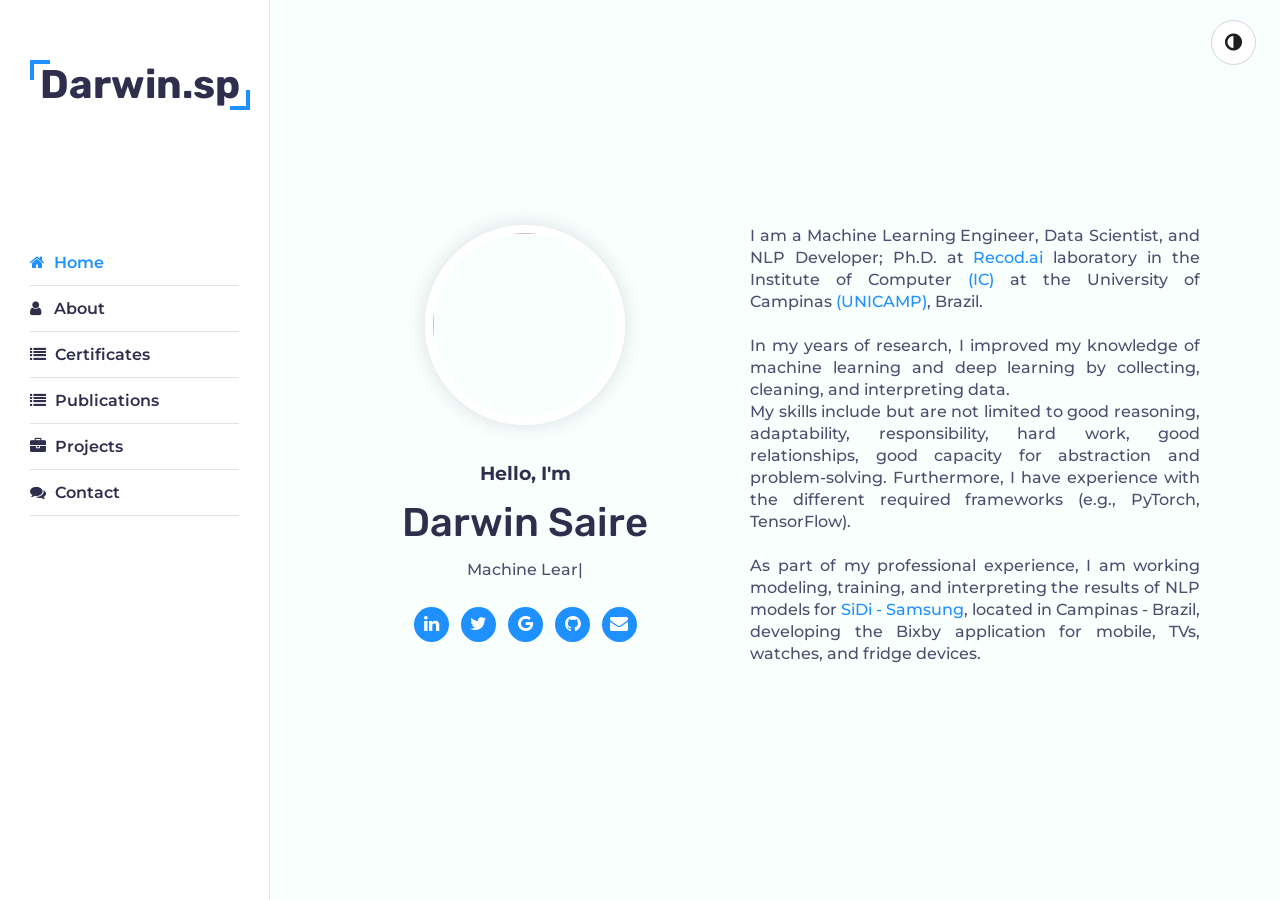
==== commit 6a27ddd1: "fixing coursera logo" ====
--- a/index.html
+++ b/index.html
@@ -598,7 +598,7 @@
 
             <!-- Certificate item -->
             <div class="certificate-item padd-15">
-              <div class="course-img"> <img src="./imgs/logo-courses/Coursera.png" alt="Coursera" style="height: 70px;border-radius: 15px;margin: 15px;"/></div>
+              <div class="course-img"> <img src="./imgs/logo-courses/coursera.png" alt="Coursera" style="height: 70px;border-radius: 15px;margin: 15px;"/></div>
               <div class="certificate-text padd-15">
                 <h4>Optimizing Machine Learning Performance</h4>
                 <p>
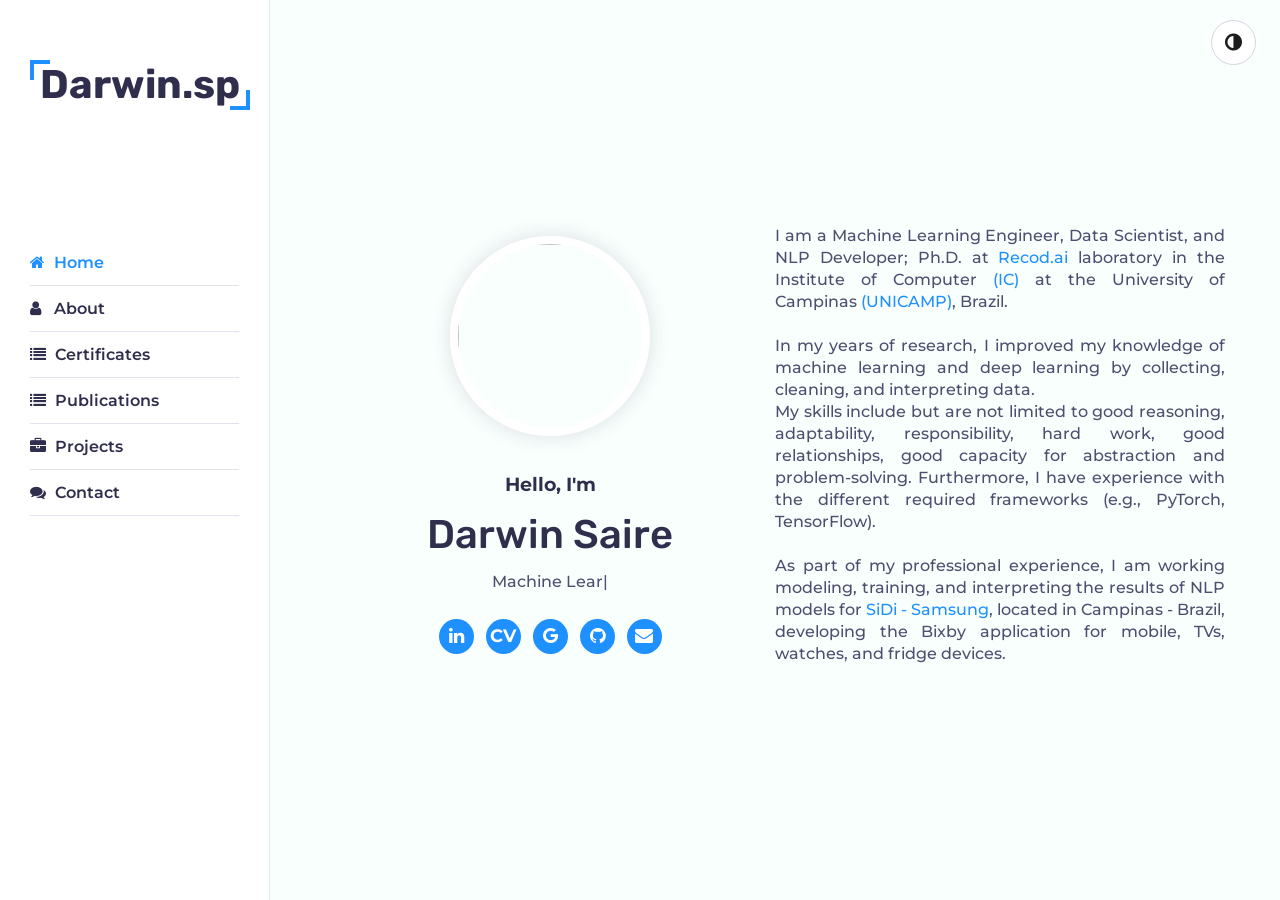
==== commit 928ef18f: "adding feature responsive" ====
--- a/index.html
+++ b/index.html
@@ -92,16 +92,14 @@
             <h3>Hello, I'm</h3>
             <h1>
               Darwin Saire
-              <!-- <span style="color: dodgerblue; font-size: 40px; font-weight: 700">
-                Abir</span> -->
             </h1>
             <span class="iTyped"></span>
             <div class="social-links">
               <a href="https://www.linkedin.com/in/darwinsairep/" target="_blank">
                 <i class="fa fa-linkedin"></i>
               </a>
-              <a href="https://twitter.com/darwinsairep" target="_blank">
-                <i class="fa fa-twitter"></i>
+              <a href="https://drive.google.com/file/d/19jDYeE0dcyCXOoZV6Zo6DZ3SCM3GThFp/view?usp=drive_link" target="_blank">
+                <b>CV</b>
               </a>
               <a href="https://scholar.google.com.br/citations?user=XWnzSz0AAAAJ&hl=en" target="_blank">
                 <i class="fa fa-google"></i>
@@ -800,7 +798,7 @@
                 <p>
                   Stanford University<br>
                   Issued Sep 2014 - No Expiration Date<br>
-                  <a href="https://verify.class.stanford.edu/SOA/d781a200063f43438e712166ee2f8327" target="_blank">Credential ID d781a200063f43438e712166ee2f8327</a><br>
+                  <a href="https://verify.class.stanford.edu/SOA/d781a200063f43438e712166ee2f8327" target="_blank">Credential ID d781a200</a><br>
                 </p>
               </div>
             </div>
--- a/css/style.css
+++ b/css/style.css
@@ -492,6 +492,14 @@
   display: flex;
 }
 
+.home .container {
+  margin: auto;
+  align-items: center;
+  -ms-flex-align: center;
+  -ms-flex-pack: center;
+  justify-content: center;
+}
+
 .home .intro {
   text-align: center;
   width: 50vh;
@@ -613,6 +621,7 @@
   line-height: 25px;
   color: #020203;
   margin: 0;
+  text-align: justify;
 }
 
 .about .about-content .about-text .logoskill {
@@ -1606,7 +1615,21 @@
 
 /* Responsive */
 
-@media (max-width: 1199px) {
+@media (max-width: 1050px) {
+
+  .container {
+    flex-direction: column;
+  }
+
+  .home .intro {
+    padding: 10%;
+  }
+
+  .certificate .certificate-item .certificate-text {
+    width: 100%;
+    max-width: 80%;
+  }
+
   .section .container {
     padding-top: 70px;
   }
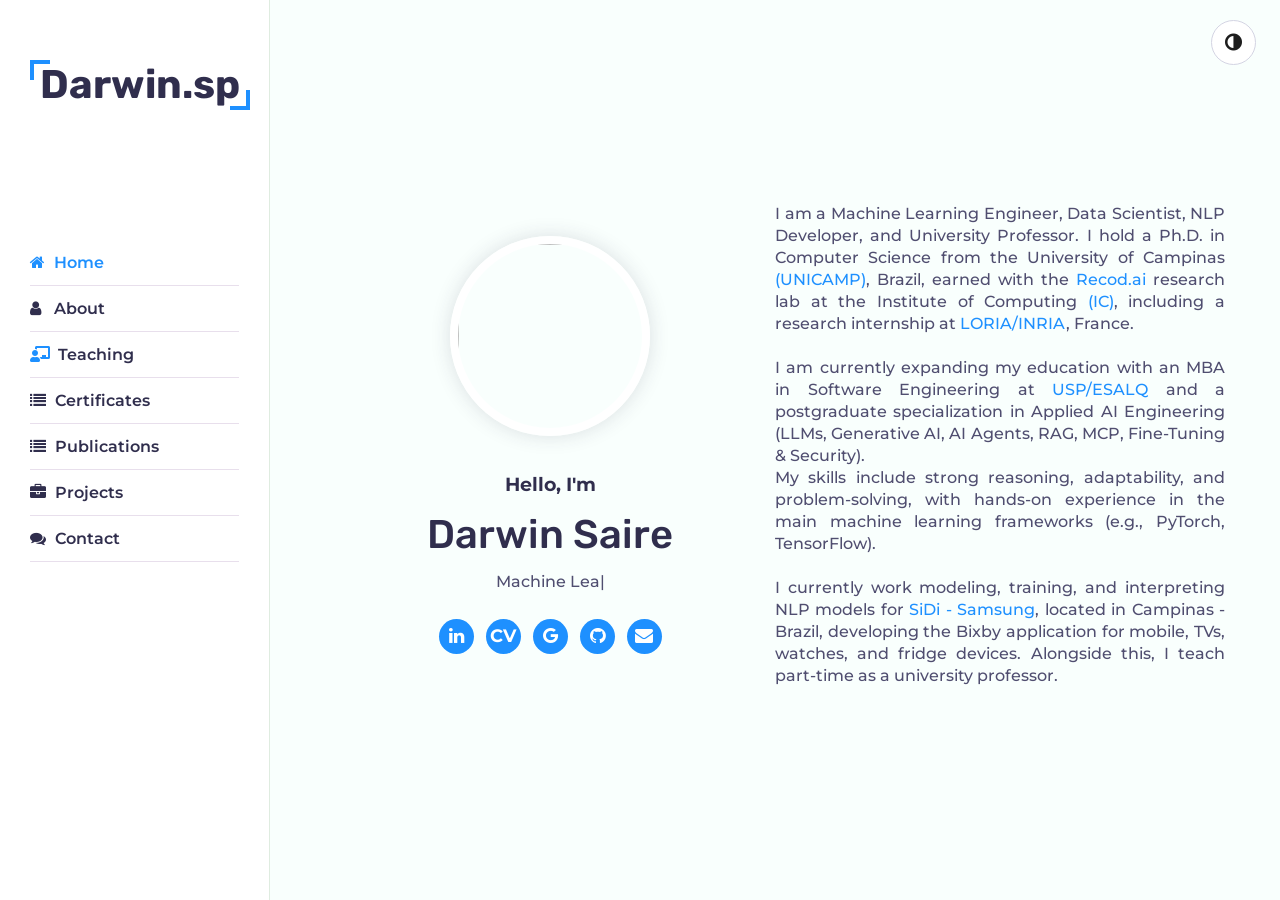
==== commit 533c810e: "updating portfolio" ====
--- a/index.html
+++ b/index.html
@@ -10,17 +10,17 @@
 
   <!-- Primary Meta Tags -->
   <meta name="title" content="Darwin Saire | Portfolio Web">
-  <meta name="description" content="Hi, I'm Darwin Saire Pilco, a Machine Learning Engineer, Data Scientist, NLP Developer and Computer Vision Specialist. Hire me now!">
+  <meta name="description" content="Hi, I'm Darwin Saire Pilco, a Machine Learning Engineer, Data Scientist, NLP Developer, Computer Vision Specialist, and University Professor. Hire me now!">
 
   <!-- Open Graph -->
   <meta property="og:type" content="website" />
     <meta property="og:title" content="Darwin Saire | Portfolio Web" />
-  <meta property="og:description" content="Hi, I'm Darwin Saire Pilco, a Machine Learning Engineer, Data Scientist, NLP Developer and Computer Vision Specialist. Hire me now!"/>
+  <meta property="og:description" content="Hi, I'm Darwin Saire Pilco, a Machine Learning Engineer, Data Scientist, NLP Developer, Computer Vision Specialist, and University Professor. Hire me now!"/>
 
   <!-- Twitter -->
   <meta property="twitter:card" content="summary_large_image">
   <meta property="twitter:title" content="Darwin Saire | Portfolio Web">
-  <meta property="twitter:description" content="Hi, I'm Darwin Saire Pilco, a Machine Learning Engineer, Data Scientist, NLP Developer and Computer Vision Specialist. Hire me now!">
+  <meta property="twitter:description" content="Hi, I'm Darwin Saire Pilco, a Machine Learning Engineer, Data Scientist, NLP Developer, Computer Vision Specialist, and University Professor. Hire me now!">
 
   <!-- End of Required Social Preview MetaTags -->
 
@@ -65,6 +65,9 @@
           </li>
           <li>
             <a href="#about"><i class="fa fa-user"></i> &nbsp;About</a>
+          </li>
+          <li>
+            <a href="#teaching"><i class="fas fa-chalkboard-teacher"></i> &nbsp;Teaching</a>
           </li>
           <li>
             <a href="#certificate"><i class="fa fa-list"></i> Certificates</a>
@@ -95,42 +98,43 @@
             </h1>
             <span class="iTyped"></span>
             <div class="social-links">
-              <a href="https://www.linkedin.com/in/darwinsairep/" target="_blank">
+              <a href="https://www.linkedin.com/in/darwinsairep/" target="_blank" rel="noopener noreferrer">
                 <i class="fa fa-linkedin"></i>
               </a>
-              <a href="https://drive.google.com/file/d/19jDYeE0dcyCXOoZV6Zo6DZ3SCM3GThFp/view?usp=drive_link" target="_blank">
+              <a href="docs/Resume_CV_2026.pdf" target="_blank" rel="noopener noreferrer">
                 <b>CV</b>
               </a>
-              <a href="https://scholar.google.com.br/citations?user=XWnzSz0AAAAJ&hl=en" target="_blank">
+              <a href="https://scholar.google.com.br/citations?user=XWnzSz0AAAAJ&hl=en" target="_blank" rel="noopener noreferrer">
                 <i class="fa fa-google"></i>
                 <!--<i class="fa-brands fa-google-scholar"></i>-->
               </a>
-              <a href="https://github.com/DarwinSaire" target="_blank">
+              <a href="https://github.com/DarwinSaire" target="_blank" rel="noopener noreferrer">
                 <i class="fa fa-github"></i>
               </a>
-              <a href="mailto:darwinsaireonline@gmail.com" target="_blank">
+              <a href="mailto:darwinsaireonline@gmail.com" target="_blank" rel="noopener noreferrer">
                 <i class="fa fa-envelope"></i>
               </a>
-              
+
             </div>
           </div>
           <div class="intro">
                 <p>
-                  I am a Machine Learning Engineer, Data Scientist, and NLP Developer; 
-                  Ph.D. at <a href="https://recod.ai/">Recod.ai</a> laboratory in the Institute of Computer <a href="https://ic.unicamp.br/">(IC)</a>
-                  at the University of Campinas <a href="https://www.unicamp.br/unicamp">(UNICAMP)</a>, Brazil.<br><br>
-                </p>
-                <p>
-                  In my years of research, I improved my knowledge of machine learning and deep learning by collecting, cleaning, and interpreting data.<br>
-                  My skills include but are not limited to good reasoning, adaptability, responsibility, 
-                  hard work, good relationships, good capacity for abstraction and problem-solving. 
-                  Furthermore, I have experience with the different required frameworks (e.g., PyTorch, TensorFlow).<br><br>
-                </p>
-                <p>
-                  As part of my professional experience, 
-                  I am working modeling, training, and interpreting the results of NLP models for 
-                  <a href="https://www.sidi.org.br/en/">SiDi - Samsung</a>, located in Campinas - Brazil, 
+                  I am a Machine Learning Engineer, Data Scientist, NLP Developer, and University Professor.
+                  I hold a Ph.D. in Computer Science from the University of Campinas <a href="https://www.unicamp.br/unicamp">(UNICAMP)</a>, Brazil,
+                  earned with the <a href="https://recod.ai/">Recod.ai</a> research lab at the Institute of Computing <a href="https://ic.unicamp.br/">(IC)</a>,
+                  including a research internship at <a href="https://www.univ-lorraine.fr/en/univ-lorraine">LORIA/INRIA</a>, France.<br><br>
+                </p>
+                <p>
+                  I am currently expanding my education with an MBA in Software Engineering at <a href="https://www.esalq.usp.br">USP/ESALQ</a> and a postgraduate
+                  specialization in Applied AI Engineering (LLMs, Generative AI, AI Agents, RAG, MCP, Fine-Tuning &amp; Security).<br>
+                  My skills include strong reasoning, adaptability, and problem-solving, with hands-on experience in the
+                  main machine learning frameworks (e.g., PyTorch, TensorFlow).<br><br>
+                </p>
+                <p>
+                  I currently work modeling, training, and interpreting NLP models for
+                  <a href="https://www.sidi.org.br/en/">SiDi - Samsung</a>, located in Campinas - Brazil,
                   developing the Bixby application for mobile, TVs, watches, and fridge devices.
+                  Alongside this, I teach part-time as a university professor.
                 </p>
           </div>
         </div>
@@ -151,20 +155,22 @@
                 <div class="about-text padd-15">
                   <h3>I'm Darwin Saire Pilco</h3>
                   <p>
-                    I have always been deeply interested in statistics, analytics, 
-                    and mathematics, which led me to study data science. 
-                    I graduated with a bachelor's degree in Systems Engineering (Computer Science) 
-                    at the National University of San Agustin, Peru. 
-                    I followed this with a master's degree in Computer Science 
-                    at the University of Campinas, Brazil. 
-                    Currently, I am finishing my Ph.D. at the University of Campinas, Brazil, 
-                    and the University of Lorraine, France.<br><br>
-
-                    My research focused on semantic segmentation tasks and discovered a learning representation 
-                    (i.e., context embedding) with a helpful structure and behavior to address the loss of spatial 
-                    precision problem present in popular deep learning models. 
-                    Specifically, I model the latent space (i.e., give a structure) through Gaussian mixing, 
-                    providing a clustering behavior to the features, 
+                    I have always been deeply interested in statistics, analytics,
+                    and mathematics, which led me to study data science.
+                    I graduated with a bachelor's degree in Systems Engineering (Computer Science)
+                    at the National University of San Agustin (UNSA), Peru.
+                    I followed this with a master's degree in Computer Science
+                    at the University of Campinas (UNICAMP), Brazil.
+                    I completed my Ph.D. at UNICAMP, with a research internship
+                    at the University of Lorraine, France.
+                    More recently, I completed an MBA in Software Engineering
+                    at the University of São Paulo (USP)/ESALQ, Brazil.<br><br>
+
+                    My research focused on semantic segmentation tasks and discovered a learning representation
+                    (i.e., context embedding) with a helpful structure and behavior to address the loss of spatial
+                    precision problem present in popular deep learning models.
+                    Specifically, I model the latent space (i.e., give a structure) through Gaussian mixing,
+                    providing a clustering behavior to the features,
                     which positively impacts the final result of the semantic segmentation.
                   </p>
                 </div>
@@ -193,6 +199,12 @@
                           <p class="timeline-text">
                             <i class='far fa-check-circle' style='font-size:15px;color:rgb(30, 144, 255)'></i> &nbsp; Computer Vision.
                           </p>
+                          <p class="timeline-text">
+                            <i class='far fa-check-circle' style='font-size:15px;color:rgb(30, 144, 255)'></i> &nbsp; Generative AI.
+                          </p>
+                          <p class="timeline-text">
+                            <i class='far fa-check-circle' style='font-size:15px;color:rgb(30, 144, 255)'></i> &nbsp; LLM.
+                          </p>
                         <!-- timeline Item End -->
                       </div>
                     </div>
@@ -223,7 +235,7 @@
               <!-- Hire me -->
               <div class="personal-info">
                 <div class="buttons">
-                  <!-- <a href="#" class="btn">Download CV</a> -->
+                  <a href="docs/Resume_CV_2026.pdf" target="_blank" rel="noopener noreferrer" class="btn">Download CV</a>
                   <a href="mailto:darwinsaireonline@gmail.com" data-section-index="1" class="btn hire-me">Hire me</a>
                 </div>
               </div>
@@ -239,13 +251,42 @@
                         <div class="timeline-item">
                           <div class="circle-dot"></div>
                           <h6 class="timeline-date">
-                            <i class="fa fa-calendar"></i> 2024 - Present &nbsp; <i class="flag-icon flag-icon-br"></i>
+                            <i class="fa fa-calendar"></i> 2026 - Present &nbsp; <i class="flag-icon flag-icon-br"></i>
+                          </h6>
+                          <h4 class="timeline-title">
+                            Postgrad. Specialization in Applied AI Engineering
+                          </h4>
+                          <p class="timeline-text">
+                            Studying LLMs, Generative AI, AI Agents, RAG, MCP, Fine-Tuning, and Security,
+                            at UNIPDS/Anhanguera, Brazil.
+                          </p>
+                        </div>
+                        <!-- timeline Item End -->
+                        <!-- timeline Item -->
+                        <div class="timeline-item">
+                          <div class="circle-dot"></div>
+                          <h6 class="timeline-date">
+                            <i class="fa fa-calendar"></i> 2024 - 2026 &nbsp; <i class="flag-icon flag-icon-br"></i>
                           </h6>
                           <h4 class="timeline-title">
                             MBA in Software Engineering
                           </h4>
                           <p class="timeline-text">
-                            Currently, I'm studying under University of São Paulo (USP)/ESALQ, Brazil.
+                            Completed at the University of São Paulo (USP)/ESALQ, Brazil.
+                          </p>
+                        </div>
+                        <!-- timeline Item End -->
+                        <!-- timeline Item -->
+                        <div class="timeline-item">
+                          <div class="circle-dot"></div>
+                          <h6 class="timeline-date">
+                            <i class="fa fa-calendar"></i> 2017 - 2022 &nbsp; <i class="flag-icon flag-icon-br"></i>
+                          </h6>
+                          <h4 class="timeline-title">
+                            Ph.D. in Computer Science
+                          </h4>
+                          <p class="timeline-text">
+                            Completed with GPA 3.85/4.0, at the University of Campinas (UNICAMP), Brazil.
                           </p>
                         </div>
                         <!-- timeline Item End -->
@@ -267,27 +308,13 @@
                         <div class="timeline-item">
                           <div class="circle-dot"></div>
                           <h6 class="timeline-date">
-                            <i class="fa fa-calendar"></i> 2017 - 2022 &nbsp; <i class="flag-icon flag-icon-br"></i>
-                          </h6>
-                          <h4 class="timeline-title">
-                            Ph.D. in Computer Science
-                          </h4>
-                          <p class="timeline-text">
-                            Completed with GPA 3.85/4.0,  at the University of Campinas, Brazil.
-                          </p>
-                        </div>
-                        <!-- timeline Item End -->
-                        <!-- timeline Item -->
-                        <div class="timeline-item">
-                          <div class="circle-dot"></div>
-                          <h6 class="timeline-date">
                             <i class="fa fa-calendar"></i> 2015 - 2016 &nbsp; <i class="flag-icon flag-icon-br"></i>
                           </h6>
                           <h4 class="timeline-title">
                             M.Sc. in Computer Science
                           </h4>
                           <p class="timeline-text">
-                            Completed with GPA 3.85/4.0,  at the University of Campinas, Brazil.
+                            Completed with GPA 3.85/4.0, at the University of Campinas (UNICAMP), Brazil.
                           </p>
                         </div>
                         <!-- timeline Item End -->
@@ -301,7 +328,7 @@
                             B.Sc. in Computer Science
                           </h4>
                           <p class="timeline-text">
-                            Completed at the National University of San Agustin, Peru.
+                            Completed at the National University of San Agustin (UNSA), Peru.
                           </p>
                         </div>
                         <!-- timeline Item End -->
@@ -314,6 +341,34 @@
                   <div class="row">
                     <div class="timeline-box padd-15">
                       <div class="timeline shadow-dark">
+                        <!-- timeline Item -->
+                        <div class="timeline-item">
+                          <div class="circle-dot"></div>
+                          <h6 class="timeline-date">
+                            <i class="fa fa-calendar"></i> Aug. 2026 - Present &nbsp; <i class="flag-icon flag-icon-br"></i>
+                          </h6>
+                          <h4 class="timeline-title">Professor - Part-time</h4>
+                          <p class="timeline-text">
+                            Machine Learning instructor and IT educational mentor, teaching statistics,
+                            ML algorithms, and ML libraries.<br>
+                            <b>SENAI/SC</b>.
+                          </p>
+                        </div>
+                        <!-- timeline Item End -->
+                        <!-- timeline Item -->
+                        <div class="timeline-item">
+                          <div class="circle-dot"></div>
+                          <h6 class="timeline-date">
+                            <i class="fa fa-calendar"></i> Aug. 2024 - Jun. 2026 &nbsp; <i class="flag-icon flag-icon-br"></i>
+                          </h6>
+                          <h4 class="timeline-title">Professor - Part-time</h4>
+                          <p class="timeline-text">
+                            Professor of Statistics and Business Intelligence (BI), using Power BI, Jupyter,
+                            Pandas, Scikit-Learn, and Python. See the Teaching section for details.<br>
+                            <b>FACENS University</b>.
+                          </p>
+                        </div>
+                        <!-- timeline Item End -->
                         <!-- timeline Item -->
                         <div class="timeline-item">
                           <div class="circle-dot"></div>
@@ -322,7 +377,7 @@
                           </h6>
                           <h4 class="timeline-title">Machine Learning, NLP Developer</h4>
                           <p class="timeline-text">
-                            Model development for classification in Samsung's virtual assistant (Bixby), 
+                            Model development for classification in Samsung's virtual assistant (Bixby),
                             for mobile, watch, TV, and fridge devices.<br>
                             <b>SiDi - Samsung Institute</b>.
                           </p>
@@ -355,10 +410,34 @@
                           </p>
                           <p class="timeline-text">
                             Implemented and evaluated CIEL*a*b* algorithm and color-matching functions, 
-                            in quality control process,achieving mAP ~ 87%.<br>
+                            in quality control process, achieving mAP ~ 87%.<br>
                             <b>Incalpaca TPX S.A</b>
                           </p>
                         </div>
+                        <!-- timeline Item End -->
+                      </div>
+                    </div>
+                  </div>
+                </div>
+              </div>
+
+              <!-- Honors and Awards -->
+              <div class="row">
+                <div class="education padd-15" style="flex: 0 0 100%; max-width: 100%;">
+                  <h3 class="title"><i class='fas fa-award'></i> Honors &amp; Awards</h3>
+                  <div class="row">
+                    <div class="timeline-box padd-15">
+                      <div class="timeline shadow-dark">
+                        <!-- timeline Item -->
+                          <p class="timeline-text">
+                            <i class='far fa-check-circle' style='font-size:15px;color:rgb(30, 144, 255)'></i> &nbsp; First place in the application to the Ph.D. program.
+                          </p>
+                          <p class="timeline-text">
+                            <i class='far fa-check-circle' style='font-size:15px;color:rgb(30, 144, 255)'></i> &nbsp; Teaching Assistant, Competitive Programming Course.
+                          </p>
+                          <p class="timeline-text">
+                            <i class='far fa-check-circle' style='font-size:15px;color:rgb(30, 144, 255)'></i> &nbsp; Participant, ACM-ICPC South America/South Regional programming contest.
+                          </p>
                         <!-- timeline Item End -->
                       </div>
                     </div>
@@ -499,6 +578,93 @@
         </div>
       </section>
       <!-- About Section End -->
+
+      <!-- Teaching Section -->
+      <!-- Reuses the About section's visual language: shares the "about" class and the
+           .about-content/.about-text/.timeline structure so it picks up the existing
+           CSS (incl. dark mode) without adding new rules. -->
+      <section class="teaching about section" id="teaching">
+        <div class="container">
+          <div class="row">
+            <div class="section-title padd-15">
+              <h2>Teaching</h2>
+            </div>
+          </div>
+          <div class="row">
+            <div class="about-content padd-15">
+              <div class="row">
+                <div class="about-text padd-15">
+                  <p>
+                    Alongside my industry work, I have taught part-time as a university professor,
+                    helping Systems Analysis and Development students build practical, hands-on skills
+                    in statistics and data-driven decision-making.
+                  </p>
+                </div>
+              </div>
+              <div class="row">
+                <div class="education padd-15" style="flex: 0 0 100%; max-width: 100%;">
+                  <div class="row">
+                    <div class="timeline-box padd-15">
+                      <div class="timeline shadow-dark">
+                        <!-- timeline Item -->
+                        <div class="timeline-item">
+                          <div class="circle-dot"></div>
+                          <h6 class="timeline-date">
+                            <i class="fa fa-calendar"></i> Aug. 2024 - Jun. 2026 &nbsp; <i class="flag-icon flag-icon-br"></i>
+                          </h6>
+                          <h4 class="timeline-title">Statistics</h4>
+                          <p class="timeline-text">
+                            Taught the Statistics course for the Systems Analysis and Development program:
+                            descriptive statistics (central tendency and dispersion), data visualization
+                            (histograms, scatter plots, boxplots), linear regression, probability fundamentals,
+                            random variables and probability distributions, the normal distribution, sampling,
+                            and estimation with confidence intervals &mdash; combining theory with practical
+                            exercises and case studies.<br>
+                            <b>FACENS University</b>.
+                          </p>
+                        </div>
+                        <!-- timeline Item End -->
+                        <!-- timeline Item -->
+                        <div class="timeline-item">
+                          <div class="circle-dot"></div>
+                          <h6 class="timeline-date">
+                            <i class="fa fa-calendar"></i> Aug. 2024 - Jun. 2026 &nbsp; <i class="flag-icon flag-icon-br"></i>
+                          </h6>
+                          <h4 class="timeline-title">Business Intelligence</h4>
+                          <p class="timeline-text">
+                            Taught the Business Intelligence course, guiding students from data fundamentals
+                            to building real analytics solutions: data warehousing and dimensional modeling,
+                            ETL pipelines, exploratory data analysis and statistics with Python, interactive
+                            dashboards with Power BI, data governance, and an introduction to machine learning
+                            and predictive analytics applied to business decisions.<br>
+                            <b>FACENS University</b>.
+                          </p>
+                        </div>
+                        <!-- timeline Item End -->
+                        <!-- timeline Item -->
+                        <div class="timeline-item">
+                          <div class="circle-dot"></div>
+                          <h6 class="timeline-date">
+                            <i class="fa fa-calendar"></i> Aug. 2026 - Present &nbsp; <i class="flag-icon flag-icon-br"></i>
+                          </h6>
+                          <h4 class="timeline-title">Machine Learning Mentorship</h4>
+                          <p class="timeline-text">
+                            Mentoring students as an IT educational instructor, covering statistics,
+                            core machine learning algorithms, and hands-on use of ML libraries.<br>
+                            <b>SENAI/SC</b>.
+                          </p>
+                        </div>
+                        <!-- timeline Item End -->
+                      </div>
+                    </div>
+                  </div>
+                </div>
+              </div>
+            </div>
+          </div>
+        </div>
+      </section>
+      <!-- Teaching Section End -->
 
       <!-- Certificate Section -->
       <section class="certificate section" id="certificate">
@@ -518,21 +684,21 @@
                 <p>
                   DeepLearning.AI and Coursera<br>
                   Issued Dec 2023 - No Expiration Date<br>
-                  <a href="https://www.coursera.org/account/accomplishments/certificate/XH9YJWPC3DGG" target="_blank">Credential ID XH9YJWPC3DGG</a><br>
-                </p>
-              </div>
-            </div>
-            <!-- Certificate item End -->
-
-            <!-- Certificate item -->
-            <div class="certificate-item padd-15">
-              <div class="course-img"> <img src="./imgs/logo-courses/coursera.png" alt="Coursera" style="height: 70px;border-radius: 15px;margin: 15px;"//></div>
-              <div class="certificate-text padd-15">
-                <h4> Browser-based Models with TensorFlow.js</h4>
+                  <a href="https://www.coursera.org/account/accomplishments/certificate/XH9YJWPC3DGG" target="_blank" rel="noopener noreferrer">Credential ID XH9YJWPC3DGG</a><br>
+                </p>
+              </div>
+            </div>
+            <!-- Certificate item End -->
+
+            <!-- Certificate item -->
+            <div class="certificate-item padd-15">
+              <div class="course-img"> <img src="./imgs/logo-courses/coursera.png" alt="Coursera" style="height: 70px;border-radius: 15px;margin: 15px;"/></div>
+              <div class="certificate-text padd-15">
+                <h4>Browser-based Models with TensorFlow.js</h4>
                 <p>
                   Coursera Course Certificates<br>
                   Issued Apr 2023 - No Expiration Date<br>
-                  <a href="https://www.coursera.org/account/accomplishments/certificate/JFQYSDSEYW2H" target="_blank">Credential ID JFQYSDSEYW2H</a><br>
+                  <a href="https://www.coursera.org/account/accomplishments/certificate/JFQYSDSEYW2H" target="_blank" rel="noopener noreferrer">Credential ID JFQYSDSEYW2H</a><br>
                 </p>
               </div>
             </div>
@@ -546,7 +712,7 @@
                 <p>
                   DeepLearning.AI and Coursera<br>
                   Issued Feb 2023 - No Expiration Date<br>
-                  <a href="https://www.coursera.org/account/accomplishments/specialization/certificate/3JP4XS4BQLB8" target="_blank">Credential ID 3JP4XS4BQLB8</a><br>
+                  <a href="https://www.coursera.org/account/accomplishments/specialization/certificate/3JP4XS4BQLB8" target="_blank" rel="noopener noreferrer">Credential ID 3JP4XS4BQLB8</a><br>
                 </p>
               </div>
             </div>
@@ -560,7 +726,7 @@
                 <p>
                   DeepLearning.AI and Coursera<br>
                   Issued Feb 2023 - No Expiration Date<br>
-                  <a href="https://www.coursera.org/account/accomplishments/certificate/JRETTJHW3M3J" target="_blank">Credential ID JRETTJHW3M3J</a><br>
+                  <a href="https://www.coursera.org/account/accomplishments/certificate/JRETTJHW3M3J" target="_blank" rel="noopener noreferrer">Credential ID JRETTJHW3M3J</a><br>
                 </p>
               </div>
             </div>
@@ -574,7 +740,7 @@
                 <p>
                   DeepLearning.AI and Coursera<br>
                   Issued Dec 2022 - No Expiration Date<br>
-                  <a href="https://www.coursera.org/account/accomplishments/certificate/P3FDAZN67FXJ" target="_blank">Credential ID P3FDAZN67FXJ</a><br>
+                  <a href="https://www.coursera.org/account/accomplishments/certificate/P3FDAZN67FXJ" target="_blank" rel="noopener noreferrer">Credential ID P3FDAZN67FXJ</a><br>
                 </p>
               </div>
             </div>
@@ -588,7 +754,7 @@
                 <p>
                   DeepLearning.AI and Coursera<br>
                   Issued Oct 2022 - No Expiration Date<br>
-                  <a href="https://www.coursera.org/account/accomplishments/certificate/DEUWK2HZ23SJ" target="_blank">Credential ID DEUWK2HZ23SJ</a><br>
+                  <a href="https://www.coursera.org/account/accomplishments/certificate/DEUWK2HZ23SJ" target="_blank" rel="noopener noreferrer">Credential ID DEUWK2HZ23SJ</a><br>
                 </p>
               </div>
             </div>
@@ -602,7 +768,7 @@
                 <p>
                   Coursera Course Certificates<br>
                   Issued Sep 2022 - No Expiration Date<br>
-                  <a href="https://www.coursera.org/account/accomplishments/certificate/8WYV6TFT6XRZ" target="_blank">Credential ID 8WYV6TFT6XRZ</a><br>
+                  <a href="https://www.coursera.org/account/accomplishments/certificate/8WYV6TFT6XRZ" target="_blank" rel="noopener noreferrer">Credential ID 8WYV6TFT6XRZ</a><br>
                 </p>
               </div>
             </div>
@@ -616,7 +782,7 @@
                   <p>
                     DeepLearning.AI and Coursera<br>
                     Issued Aug 2021 - No Expiration Date<br>
-                    <a href="https://www.coursera.org/account/accomplishments/specialization/certificate/8XMEX9AHESPX" target="_blank">Credential ID 8XMEX9AHESPX</a><br>
+                    <a href="https://www.coursera.org/account/accomplishments/specialization/certificate/8XMEX9AHESPX" target="_blank" rel="noopener noreferrer">Credential ID 8XMEX9AHESPX</a><br>
                   </p>
                 </div>
             </div>
@@ -626,25 +792,25 @@
             <div class="certificate-item padd-15">
               <div class="course-img"> <img src="./imgs/logo-courses/deeplearningAI.png" alt="deeplearningAI"/></div>
               <div class="certificate-text padd-15">
-                <h4>Natural Language Processing with Attention Models</h4>
+                <h4>Natural Language Processing with Sequence Models</h4>
                 <p>
                   DeepLearning.AI and Coursera<br>
                   Issued Aug 2021 - No Expiration Date<br>
-                  <a href="https://www.coursera.org/account/accomplishments/certificate/AP47Z5LZCRNV" target="_blank">Credential ID ZDV8R8QE3J5T</a><br>
-                </p>
-              </div>
-            </div>
-            <!-- Certificate item End -->
-            
+                  <a href="https://www.coursera.org/account/accomplishments/certificate/ZDV8R8QE3J5T" target="_blank" rel="noopener noreferrer">Credential ID ZDV8R8QE3J5T</a><br>
+                </p>
+              </div>
+            </div>
+            <!-- Certificate item End -->
+
             <!-- Certificate item -->
             <div class="certificate-item padd-15">
               <div class="course-img"> <img src="./imgs/logo-courses/deeplearningAI.png" alt="deeplearningAI"/></div>
               <div class="certificate-text padd-15">
-                <h4>Natural Language Processing with Probabilistic Models</h4>
+                <h4>Natural Language Processing with Attention Models</h4>
                 <p>
                   DeepLearning.AI and Coursera<br>
                   Issued Jul 2021 - No Expiration Date<br>
-                  <a href="https://www.coursera.org/account/accomplishments/certificate/AP47Z5LZCRNV" target="_blank">Credential ID AP47Z5LZCRNV</a><br>
+                  <a href="https://www.coursera.org/account/accomplishments/certificate/AP47Z5LZCRNV" target="_blank" rel="noopener noreferrer">Credential ID AP47Z5LZCRNV</a><br>
                 </p>
               </div>
             </div>
@@ -658,7 +824,7 @@
                 <p>
                   DeepLearning.AI and Coursera<br>
                   Issued Jul 2021 - No Expiration Date<br>
-                  <a href="https://www.coursera.org/account/accomplishments/certificate/VFE7Y9D4RDQ4" target="_blank">Credential ID VFE7Y9D4RDQ4</a><br>
+                  <a href="https://www.coursera.org/account/accomplishments/certificate/VFE7Y9D4RDQ4" target="_blank" rel="noopener noreferrer">Credential ID VFE7Y9D4RDQ4</a><br>
                 </p>
               </div>
             </div>
@@ -672,7 +838,7 @@
                 <p>
                   DeepLearning.AI and Coursera<br>
                   Issued Jun 2021 - No Expiration Date<br>
-                  <a href="https://www.coursera.org/account/accomplishments/certificate/H5L73XTDZZQG" target="_blank">Credential ID H5L73XTDZZQG</a><br>
+                  <a href="https://www.coursera.org/account/accomplishments/certificate/H5L73XTDZZQG" target="_blank" rel="noopener noreferrer">Credential ID H5L73XTDZZQG</a><br>
                 </p>
               </div>
             </div>
@@ -682,11 +848,11 @@
             <div class="certificate-item padd-15">
               <div class="course-img"> <img src="./imgs/logo-courses/hse_univ.png" alt="HSE University" style="height: 85px; margin: 15px;" /></div>
               <div class="certificate-text padd-15">
-                <h4>Bayesian Methods for Machine Learning</h4>
+                <h4>Bayesian Methods for Machine Learning (with Honors)</h4>
                 <p>
                   Higher School of Economics and Coursera<br>
                   Issued Aug 2018 - No Expiration Date<br>
-                  <a href="https://www.coursera.org/account/accomplishments/certificate/A97CKSJLJBS9" target="_blank">Credential ID A97CKSJLJBS9</a><br>
+                  <a href="https://www.coursera.org/account/accomplishments/certificate/A97CKSJLJBS9" target="_blank" rel="noopener noreferrer">Credential ID A97CKSJLJBS9</a><br>
                 </p>
               </div>
             </div>
@@ -700,7 +866,7 @@
                 <p>
                   DeepLearning.AI and Coursera<br>
                   Issued May 2018 - No Expiration Date<br>
-                  <a href="https://www.coursera.org/account/accomplishments/specialization/certificate/VQ3XYBPMFRS2" target="_blank">Credential ID VQ3XYBPMFRS2</a><br>
+                  <a href="https://www.coursera.org/account/accomplishments/specialization/certificate/VQ3XYBPMFRS2" target="_blank" rel="noopener noreferrer">Credential ID VQ3XYBPMFRS2</a><br>
                 </p>
               </div>
             </div>
@@ -714,7 +880,7 @@
                 <p>
                   DeepLearning.AI and Coursera<br>
                   Issued May 2018 - No Expiration Date<br>
-                  <a href="https://www.coursera.org/account/accomplishments/certificate/EGJFPMTA5QMK" target="_blank">Credential ID EGJFPMTA5QMK</a><br>
+                  <a href="https://www.coursera.org/account/accomplishments/certificate/EGJFPMTA5QMK" target="_blank" rel="noopener noreferrer">Credential ID EGJFPMTA5QMK</a><br>
                 </p>
               </div>
             </div>
@@ -728,7 +894,7 @@
                 <p>
                   DeepLearning.AI and Coursera<br>
                   Issued May 2018 - No Expiration Date<br>
-                  <a href="https://www.coursera.org/account/accomplishments/certificate/GCDK8UE3LPN5" target="_blank">Credential ID GCDK8UE3LPN5</a><br>
+                  <a href="https://www.coursera.org/account/accomplishments/certificate/GCDK8UE3LPN5" target="_blank" rel="noopener noreferrer">Credential ID GCDK8UE3LPN5</a><br>
                 </p>
               </div>
             </div>
@@ -742,7 +908,7 @@
                 <p>
                   DeepLearning.AI and Coursera<br>
                   Issued Apr 2018 - No Expiration Date<br>
-                  <a href="https://www.coursera.org/account/accomplishments/certificate/E3EDD7BH6EWZ" target="_blank">Credential ID E3EDD7BH6EWZ</a><br>
+                  <a href="https://www.coursera.org/account/accomplishments/certificate/E3EDD7BH6EWZ" target="_blank" rel="noopener noreferrer">Credential ID E3EDD7BH6EWZ</a><br>
                 </p>
               </div>
             </div>
@@ -756,7 +922,7 @@
                 <p>
                   DeepLearning.AI and Coursera<br>
                   Issued Mar 2018 - No Expiration Date<br>
-                  <a href="https://www.coursera.org/account/accomplishments/certificate/UBG5Q9B37GTP" target="_blank">Credential ID UBG5Q9B37GTP</a><br>
+                  <a href="https://www.coursera.org/account/accomplishments/certificate/UBG5Q9B37GTP" target="_blank" rel="noopener noreferrer">Credential ID UBG5Q9B37GTP</a><br>
                 </p>
               </div>
             </div>
@@ -770,7 +936,7 @@
                 <p>
                   DeepLearning.AI and Coursera<br>
                   Issued Feb 2018 - No Expiration Date<br>
-                  <a href="https://www.coursera.org/account/accomplishments/certificate/CRA92D8T4BD8" target="_blank">Credential ID CRA92D8T4BD8</a><br>
+                  <a href="https://www.coursera.org/account/accomplishments/certificate/CRA92D8T4BD8" target="_blank" rel="noopener noreferrer">Credential ID CRA92D8T4BD8</a><br>
                 </p>
               </div>
             </div>
@@ -784,7 +950,7 @@
                 <p>
                   University of Toronto and Coursera<br>
                   Issued Feb 2018 - No Expiration Date<br>
-                  <a href="https://www.coursera.org/account/accomplishments/certificate/KJ4CY7EWM4L6" target="_blank">Credential ID KJ4CY7EWM4L6</a><br>
+                  <a href="https://www.coursera.org/account/accomplishments/certificate/KJ4CY7EWM4L6" target="_blank" rel="noopener noreferrer">Credential ID KJ4CY7EWM4L6</a><br>
                 </p>
               </div>
             </div>
@@ -798,7 +964,7 @@
                 <p>
                   Stanford University<br>
                   Issued Sep 2014 - No Expiration Date<br>
-                  <a href="https://verify.class.stanford.edu/SOA/d781a200063f43438e712166ee2f8327" target="_blank">Credential ID d781a200</a><br>
+                  <a href="https://verify.class.stanford.edu/SOA/d781a200063f43438e712166ee2f8327" target="_blank" rel="noopener noreferrer">Credential ID d781a200</a><br>
                 </p>
               </div>
             </div>
@@ -812,7 +978,7 @@
                 <p>
                   University of Illinois and Coursera<br>
                   Issued Mar 2014 - No Expiration Date<br>
-                  <a href="https://www.coursera.org/account/accomplishments/certificate/DMS97ATJ42" target="_blank">Credential ID DMS97ATJ42</a><br>
+                  <a href="https://www.coursera.org/account/accomplishments/certificate/DMS97ATJ42" target="_blank" rel="noopener noreferrer">Credential ID DMS97ATJ42</a><br>
                 </p>
               </div>
             </div>
@@ -1111,7 +1277,7 @@
             <div class="project-item padd-15">
               <div class="project-item-inner">
                 <img src="./imgs/projects/sign-language-resnet.png" alt="sign-language-resnet"/>
-                <h4>Sign language classification </h4>
+                <h4>Sign language classification</h4>
                 <p>We use a Resnet50 to perform the sign language classification.</p>  
                 <div class="btn" onclick="window.open('https://github.com/DarwinSaire/Projects-Deep-Learning-Specialization/blob/master/Convolutional%20Neural%20Networks/Week2/ResNets/Residual%20Networks%20-%20v1.ipynb', '_blank');"> 
                   <div class="icon"><i class="fa fa-code"></i></div>
@@ -1201,125 +1367,6 @@
       </section>
       <!-- Project Section End -->
 
-      <!-- Portfolio Section -->
-      <section class="portfolio section" id="portfolio">
-        <div class="container">
-          <div class="row">
-            <div class="section-title padd-15">
-              <h2>Portfolio</h2>
-            </div>
-          </div>
-          <div class="row">
-            <div class="portfolio-filter padd-15">
-              <button type="button" class="active" data-filter="all">
-                All
-              </button>
-              <button type="button" data-filter="web-design">
-                Web Design
-              </button>
-              <button type="button" data-filter="wordpress">Wordpress</button>
-            </div>
-          </div>
-          <div class="row">
-            <!-- Portfolio Item -->
-            <div class="portfolio-item padd-15" data-category="web-design">
-              <div class="portfolio-item-inner shadow-dark">
-                <div class="portfolio-img">
-                  <img src="imgs/portfolio/portfolio_1.png" alt="Web Design" />
-                </div>
-                <div class="portfolio-info">
-                  <h4>Web Design</h4>
-                  <div class="icon">
-                    <i class="fa fa-search"></i>
-                  </div>
-                </div>
-              </div>
-            </div>
-            <!-- Portfolio Item End -->
-            <!-- Portfolio Item -->
-            <div class="portfolio-item padd-15" data-category="web-design">
-              <div class="portfolio-item-inner shadow-dark">
-                <div class="portfolio-img">
-                  <img src="imgs/portfolio/coming_soon.png" alt="portfolio" />
-                </div>
-                <div class="portfolio-info">
-                  <h4>Coming Soon</h4>
-                  <div class="icon">
-                    <i class="fa fa-search"></i>
-                  </div>
-                </div>
-              </div>
-            </div>
-            <!-- Portfolio Item End -->
-            <!-- Portfolio Item -->
-            <div class="portfolio-item padd-15" data-category="web-design">
-              <div class="portfolio-item-inner shadow-dark">
-                <div class="portfolio-img">
-                  <img src="imgs/portfolio/coming_soon.png" alt="portfolio" />
-                </div>
-                <div class="portfolio-info">
-                  <h4>Coming Soon</h4>
-                  <div class="icon">
-                    <i class="fa fa-search"></i>
-                  </div>
-                </div>
-              </div>
-            </div>
-            <!-- Portfolio Item End -->
-            <!-- Portfolio Item -->
-            <div class="portfolio-item padd-15" data-category="web-design">
-              <div class="portfolio-item-inner shadow-dark">
-                <div class="portfolio-img">
-                  <img src="imgs/portfolio/coming_soon.png" alt="portfolio" />
-                </div>
-                <div class="portfolio-info">
-                  <h4>Coming Soon</h4>
-                  <div class="icon">
-                    <i class="fa fa-search"></i>
-                  </div>
-                </div>
-              </div>
-            </div>
-            <!-- Portfolio Item End -->
-            <!-- Portfolio Item -->
-            <div class="portfolio-item padd-15" data-category="wordpress">
-              <div class="portfolio-item-inner shadow-dark">
-                <div class="portfolio-img">
-                  <img src="imgs/portfolio/portfolio_2.png" alt="WordPress" />
-                </div>
-                <div class="portfolio-info">
-                  <h4>Wordpress</h4>
-                  <div class="icon">
-                    <i class="fa fa-search"></i>
-                  </div>
-                </div>
-              </div>
-            </div>
-            <!-- Portfolio Item End -->
-            <!-- Portfolio Item -->
-            <div class="portfolio-item padd-15" data-category="wordpress">
-              <div class="portfolio-item-inner shadow-dark">
-                <div class="portfolio-img">
-                  <img src="imgs/portfolio/portfolio_3.png" alt="WordPress" />
-                </div>
-                <div class="portfolio-info">
-                  <h4>Wordpress</h4>
-                  <div class="icon">
-                    <i class="fa fa-search"></i>
-                  </div>
-                </div>
-              </div>
-            </div>
-            <!-- Portfolio Item End -->
-          </div>
-          <div class="buttons padd-15" style="text-align: center">
-            <!-- <a href="#" class="btn">Download CV</a> -->
-            <a href="https://www.darwinsaire.com" target="_blank" class="btn">See More</a>
-          </div>
-        </div>
-      </section>
-      <!-- Portfolio Section End -->
-
       <!-- Contact Section -->
       <section class="contact section" id="contact">
         <div class="container">
@@ -1395,27 +1442,6 @@
   </div>
   <!-- Main Container End -->
 
-  <!-- Lightbox -->
-  <div class="lightbox">
-    <div class="lightbox-content">
-      <div class="lightbox-close">&times;</div>
-      <img src="" alt="" onclick="nextItem()" class="lightbox-img" />
-      <div class="lightbox-caption">
-        <div class="caption-text"></div>
-        <div class="caption-counter"></div>
-      </div>
-    </div>
-    <div class="lightbox-controls">
-      <div class="prev-item" onclick="prevItem()">
-        <i class="fa fa-angle-left"></i>
-      </div>
-      <div class="next-item" onclick="nextItem()">
-        <i class="fa fa-angle-right"></i>
-      </div>
-    </div>
-  </div>
-  <!-- Lightbox End -->
-
   <!-- Dark Mode Swithcher -->
   <div class="style-switcher">
     <div class="toggle-style-switcher">
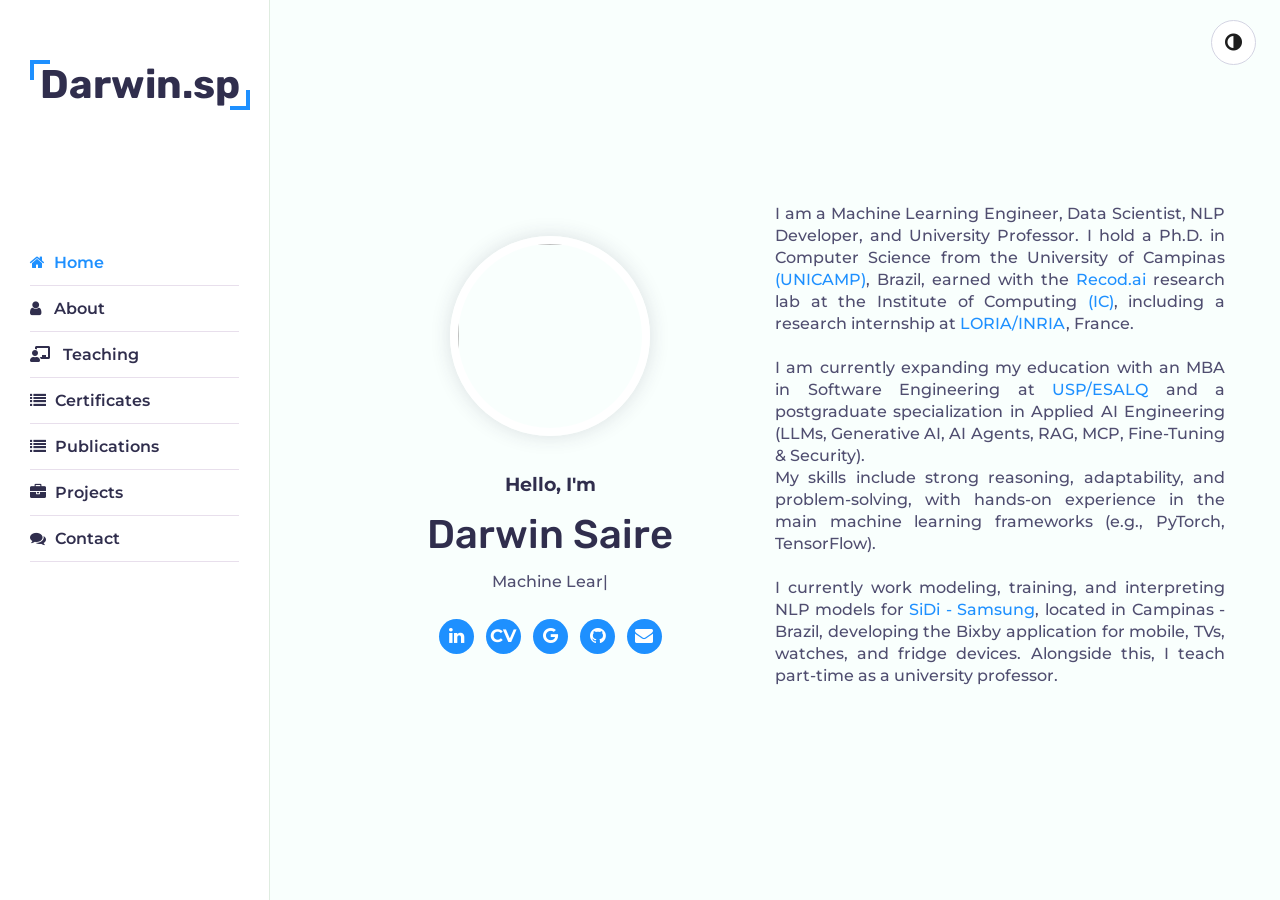
==== commit 27fb71e6: "split in sections" ====
--- a/index.html
+++ b/index.html
@@ -5,7 +5,10 @@
   <title>Darwin Saire | Portfolio Web</title>
   <meta charset="utf-8" />
   <meta name="viewport" content="width=device-width, initial-scale=1" />
- 
+
+  <!-- Favicon -->
+  <link rel="icon" type="image/svg+xml" href="imgs/favicon.svg" sizes="any" />
+
   <!-- Required Social Preview MetaTags -->
 
   <!-- Primary Meta Tags -->
@@ -87,1356 +90,6 @@
     <!-- Aside End -->
     <!-- Main Content -->
     <div class="main-content">
-      <!-- Home Section -->
-      <section class="home section active" id="home">
-        <div class="container">
-          <div class="intro">
-            <img src="imgs/profile.png" class="shadow-dark" />
-            <h3>Hello, I'm</h3>
-            <h1>
-              Darwin Saire
-            </h1>
-            <span class="iTyped"></span>
-            <div class="social-links">
-              <a href="https://www.linkedin.com/in/darwinsairep/" target="_blank" rel="noopener noreferrer">
-                <i class="fa fa-linkedin"></i>
-              </a>
-              <a href="docs/Resume_CV_2026.pdf" target="_blank" rel="noopener noreferrer">
-                <b>CV</b>
-              </a>
-              <a href="https://scholar.google.com.br/citations?user=XWnzSz0AAAAJ&hl=en" target="_blank" rel="noopener noreferrer">
-                <i class="fa fa-google"></i>
-                <!--<i class="fa-brands fa-google-scholar"></i>-->
-              </a>
-              <a href="https://github.com/DarwinSaire" target="_blank" rel="noopener noreferrer">
-                <i class="fa fa-github"></i>
-              </a>
-              <a href="mailto:darwinsaireonline@gmail.com" target="_blank" rel="noopener noreferrer">
-                <i class="fa fa-envelope"></i>
-              </a>
-
-            </div>
-          </div>
-          <div class="intro">
-                <p>
-                  I am a Machine Learning Engineer, Data Scientist, NLP Developer, and University Professor.
-                  I hold a Ph.D. in Computer Science from the University of Campinas <a href="https://www.unicamp.br/unicamp">(UNICAMP)</a>, Brazil,
-                  earned with the <a href="https://recod.ai/">Recod.ai</a> research lab at the Institute of Computing <a href="https://ic.unicamp.br/">(IC)</a>,
-                  including a research internship at <a href="https://www.univ-lorraine.fr/en/univ-lorraine">LORIA/INRIA</a>, France.<br><br>
-                </p>
-                <p>
-                  I am currently expanding my education with an MBA in Software Engineering at <a href="https://www.esalq.usp.br">USP/ESALQ</a> and a postgraduate
-                  specialization in Applied AI Engineering (LLMs, Generative AI, AI Agents, RAG, MCP, Fine-Tuning &amp; Security).<br>
-                  My skills include strong reasoning, adaptability, and problem-solving, with hands-on experience in the
-                  main machine learning frameworks (e.g., PyTorch, TensorFlow).<br><br>
-                </p>
-                <p>
-                  I currently work modeling, training, and interpreting NLP models for
-                  <a href="https://www.sidi.org.br/en/">SiDi - Samsung</a>, located in Campinas - Brazil,
-                  developing the Bixby application for mobile, TVs, watches, and fridge devices.
-                  Alongside this, I teach part-time as a university professor.
-                </p>
-          </div>
-        </div>
-      </section>
-      <!-- Home Section End -->
-
-      <!-- About Section -->
-      <section class="about section" id="about">
-        <div class="container">
-          <div class="row">
-            <div class="section-title padd-15">
-              <h2>About Me</h2>
-            </div>
-          </div>
-          <div class="row">
-            <div class="about-content padd-15">
-              <div class="row">
-                <div class="about-text padd-15">
-                  <h3>I'm Darwin Saire Pilco</h3>
-                  <p>
-                    I have always been deeply interested in statistics, analytics,
-                    and mathematics, which led me to study data science.
-                    I graduated with a bachelor's degree in Systems Engineering (Computer Science)
-                    at the National University of San Agustin (UNSA), Peru.
-                    I followed this with a master's degree in Computer Science
-                    at the University of Campinas (UNICAMP), Brazil.
-                    I completed my Ph.D. at UNICAMP, with a research internship
-                    at the University of Lorraine, France.
-                    More recently, I completed an MBA in Software Engineering
-                    at the University of São Paulo (USP)/ESALQ, Brazil.<br><br>
-
-                    My research focused on semantic segmentation tasks and discovered a learning representation
-                    (i.e., context embedding) with a helpful structure and behavior to address the loss of spatial
-                    precision problem present in popular deep learning models.
-                    Specifically, I model the latent space (i.e., give a structure) through Gaussian mixing,
-                    providing a clustering behavior to the features,
-                    which positively impacts the final result of the semantic segmentation.
-                  </p>
-                </div>
-              </div>
-
-              <!-- Interest -->
-              <div class="row">
-                <div class="education padd-15">
-                  <h3 class="title"><i class='fas fa-bookmark'></i> Interests</h3>
-                  <div class="row">
-                    <div class="timeline-box padd-15">
-                      <div class="timeline shadow-dark">
-                        <!-- timeline Item -->
-                          <p class="timeline-text">
-                            <i class='far fa-check-circle' style='font-size:15px;color:rgb(30, 144, 255)'></i> &nbsp;  Machine Learning.
-                          </p>
-                          <p class="timeline-text">
-                            <i class='far fa-check-circle' style='font-size:15px;color:rgb(30, 144, 255)'></i> &nbsp; Deep Learning.
-                          </p>
-                          <p class="timeline-text">
-                            <i class='far fa-check-circle' style='font-size:15px;color:rgb(30, 144, 255)'></i> &nbsp; Natural Language Processing.
-                          </p>
-                          <p class="timeline-text">
-                            <i class='far fa-check-circle' style='font-size:15px;color:rgb(30, 144, 255)'></i> &nbsp; Pattern Recognition.
-                          </p>
-                          <p class="timeline-text">
-                            <i class='far fa-check-circle' style='font-size:15px;color:rgb(30, 144, 255)'></i> &nbsp; Computer Vision.
-                          </p>
-                          <p class="timeline-text">
-                            <i class='far fa-check-circle' style='font-size:15px;color:rgb(30, 144, 255)'></i> &nbsp; Generative AI.
-                          </p>
-                          <p class="timeline-text">
-                            <i class='far fa-check-circle' style='font-size:15px;color:rgb(30, 144, 255)'></i> &nbsp; LLM.
-                          </p>
-                        <!-- timeline Item End -->
-                      </div>
-                    </div>
-                  </div>
-                </div>
-                <div class="experience padd-15">
-                  <h3 class="title"><i class='fas fa-globe'></i> Language</h3>
-                  <div class="row">
-                    <div class="timeline-box padd-15">
-                      <div class="timeline shadow-dark">
-                        <!-- timeline Item -->
-                          <p class="timeline-text">
-                            <i class='far fa-dot-circle' style='font-size:12px;color:rgb(30, 144, 255)'></i> <i class="flag-icon flag-icon-es"></i> &nbsp; Spanish (native);
-                          </p>
-                          <p class="timeline-text">
-                            <i class='far fa-dot-circle' style='font-size:12px;color:rgb(30, 144, 255)'></i> <i class="flag-icon flag-icon-br"></i> &nbsp; Portuguese (proficient).
-                          </p>
-                          <p class="timeline-text">
-                            <i class='far fa-dot-circle' style='font-size:12px;color:rgb(30, 144, 255)'></i> <i class="flag-icon flag-icon-us"></i> &nbsp; English (intermediate).
-                          </p>
-                        <!-- timeline Item End -->
-                      </div>
-                    </div>
-                  </div>
-                </div>
-              </div>
-
-              <!-- Hire me -->
-              <div class="personal-info">
-                <div class="buttons">
-                  <a href="docs/Resume_CV_2026.pdf" target="_blank" rel="noopener noreferrer" class="btn">Download CV</a>
-                  <a href="mailto:darwinsaireonline@gmail.com" data-section-index="1" class="btn hire-me">Hire me</a>
-                </div>
-              </div>
-              
-              <!-- Education and Experience -->
-              <div class="row">
-                <div class="education padd-15">
-                  <h3 class="title"><i class='fas fa-graduation-cap'></i> Education</h3>
-                  <div class="row">
-                    <div class="timeline-box padd-15">
-                      <div class="timeline shadow-dark">
-                        <!-- timeline Item -->
-                        <div class="timeline-item">
-                          <div class="circle-dot"></div>
-                          <h6 class="timeline-date">
-                            <i class="fa fa-calendar"></i> 2026 - Present &nbsp; <i class="flag-icon flag-icon-br"></i>
-                          </h6>
-                          <h4 class="timeline-title">
-                            Postgrad. Specialization in Applied AI Engineering
-                          </h4>
-                          <p class="timeline-text">
-                            Studying LLMs, Generative AI, AI Agents, RAG, MCP, Fine-Tuning, and Security,
-                            at UNIPDS/Anhanguera, Brazil.
-                          </p>
-                        </div>
-                        <!-- timeline Item End -->
-                        <!-- timeline Item -->
-                        <div class="timeline-item">
-                          <div class="circle-dot"></div>
-                          <h6 class="timeline-date">
-                            <i class="fa fa-calendar"></i> 2024 - 2026 &nbsp; <i class="flag-icon flag-icon-br"></i>
-                          </h6>
-                          <h4 class="timeline-title">
-                            MBA in Software Engineering
-                          </h4>
-                          <p class="timeline-text">
-                            Completed at the University of São Paulo (USP)/ESALQ, Brazil.
-                          </p>
-                        </div>
-                        <!-- timeline Item End -->
-                        <!-- timeline Item -->
-                        <div class="timeline-item">
-                          <div class="circle-dot"></div>
-                          <h6 class="timeline-date">
-                            <i class="fa fa-calendar"></i> 2017 - 2022 &nbsp; <i class="flag-icon flag-icon-br"></i>
-                          </h6>
-                          <h4 class="timeline-title">
-                            Ph.D. in Computer Science
-                          </h4>
-                          <p class="timeline-text">
-                            Completed with GPA 3.85/4.0, at the University of Campinas (UNICAMP), Brazil.
-                          </p>
-                        </div>
-                        <!-- timeline Item End -->
-                        <!-- timeline Item -->
-                        <div class="timeline-item">
-                          <div class="circle-dot"></div>
-                          <h6 class="timeline-date">
-                            <i class="fa fa-calendar"></i> 2019 - 2020 &nbsp; <i class="flag-icon flag-icon-fr"></i>
-                          </h6>
-                          <h4 class="timeline-title">
-                            Ph.D. internship at LORIA Institute
-                          </h4>
-                          <p class="timeline-text">
-                            Ph.D. internship in partnership with INRIA, at the University of Lorraine, France.
-                          </p>
-                        </div>
-                        <!-- timeline Item End -->
-                        <!-- timeline Item -->
-                        <div class="timeline-item">
-                          <div class="circle-dot"></div>
-                          <h6 class="timeline-date">
-                            <i class="fa fa-calendar"></i> 2015 - 2016 &nbsp; <i class="flag-icon flag-icon-br"></i>
-                          </h6>
-                          <h4 class="timeline-title">
-                            M.Sc. in Computer Science
-                          </h4>
-                          <p class="timeline-text">
-                            Completed with GPA 3.85/4.0, at the University of Campinas (UNICAMP), Brazil.
-                          </p>
-                        </div>
-                        <!-- timeline Item End -->
-                        <!-- timeline Item -->
-                        <div class="timeline-item">
-                          <div class="circle-dot"></div>
-                          <h6 class="timeline-date">
-                            <i class="fa fa-calendar"></i> 2008 - 2013 &nbsp; <i class="flag-icon flag-icon-pe"></i>
-                          </h6>
-                          <h4 class="timeline-title">
-                            B.Sc. in Computer Science
-                          </h4>
-                          <p class="timeline-text">
-                            Completed at the National University of San Agustin (UNSA), Peru.
-                          </p>
-                        </div>
-                        <!-- timeline Item End -->
-                      </div>
-                    </div>
-                  </div>
-                </div>
-                <div class="experience padd-15">
-                  <h3 class="title"><i class='fas fa-terminal'></i> Experience</h3>
-                  <div class="row">
-                    <div class="timeline-box padd-15">
-                      <div class="timeline shadow-dark">
-                        <!-- timeline Item -->
-                        <div class="timeline-item">
-                          <div class="circle-dot"></div>
-                          <h6 class="timeline-date">
-                            <i class="fa fa-calendar"></i> Aug. 2026 - Present &nbsp; <i class="flag-icon flag-icon-br"></i>
-                          </h6>
-                          <h4 class="timeline-title">Professor - Part-time</h4>
-                          <p class="timeline-text">
-                            Machine Learning instructor and IT educational mentor, teaching statistics,
-                            ML algorithms, and ML libraries.<br>
-                            <b>SENAI/SC</b>.
-                          </p>
-                        </div>
-                        <!-- timeline Item End -->
-                        <!-- timeline Item -->
-                        <div class="timeline-item">
-                          <div class="circle-dot"></div>
-                          <h6 class="timeline-date">
-                            <i class="fa fa-calendar"></i> Aug. 2024 - Jun. 2026 &nbsp; <i class="flag-icon flag-icon-br"></i>
-                          </h6>
-                          <h4 class="timeline-title">Professor - Part-time</h4>
-                          <p class="timeline-text">
-                            Professor of Statistics and Business Intelligence (BI), using Power BI, Jupyter,
-                            Pandas, Scikit-Learn, and Python. See the Teaching section for details.<br>
-                            <b>FACENS University</b>.
-                          </p>
-                        </div>
-                        <!-- timeline Item End -->
-                        <!-- timeline Item -->
-                        <div class="timeline-item">
-                          <div class="circle-dot"></div>
-                          <h6 class="timeline-date">
-                            <i class="fa fa-calendar"></i> Apr. 2022 - Present &nbsp; <i class="flag-icon flag-icon-br"></i>
-                          </h6>
-                          <h4 class="timeline-title">Machine Learning, NLP Developer</h4>
-                          <p class="timeline-text">
-                            Model development for classification in Samsung's virtual assistant (Bixby),
-                            for mobile, watch, TV, and fridge devices.<br>
-                            <b>SiDi - Samsung Institute</b>.
-                          </p>
-                        </div>
-                        <!-- timeline Item End -->
-                        <!-- timeline Item -->
-                        <div class="timeline-item">
-                          <div class="circle-dot"></div>
-                          <h6 class="timeline-date">
-                            <i class="fa fa-calendar"></i> Aug. 2016 - Feb. 2017 &nbsp; <i class="flag-icon flag-icon-us"></i>
-                          </h6>
-                          <h4 class="timeline-title">Software Consultant</h4>
-                          <p class="timeline-text">
-                            Developed automatic tests to verify correct communication between 
-                            Salesforce and JIRA, improving the efficiency in ~ 80%.<br> 
-                            <b>zAgile Inc</b>.
-                          </p>
-                        </div>
-                        <!-- timeline Item End -->
-                        <!-- timeline Item -->
-                        <div class="timeline-item">
-                          <div class="circle-dot"></div>
-                          <h6 class="timeline-date">
-                            <i class="fa fa-calendar"></i> Aug. 2013 - Jan. 2015 &nbsp; <i class="flag-icon flag-icon-pe"></i>
-                          </h6>
-                          <h4 class="timeline-title">Researcher - Developer</h4>
-                          <p class="timeline-text">
-                            Implemented GLCM, Gabor, and LBP algorithms for feature extraction and built median and gaussian filters
-                            for generating candidate regions, achieving ~ 99% of sensitivity.
-                          </p>
-                          <p class="timeline-text">
-                            Implemented and evaluated CIEL*a*b* algorithm and color-matching functions, 
-                            in quality control process, achieving mAP ~ 87%.<br>
-                            <b>Incalpaca TPX S.A</b>
-                          </p>
-                        </div>
-                        <!-- timeline Item End -->
-                      </div>
-                    </div>
-                  </div>
-                </div>
-              </div>
-
-              <!-- Honors and Awards -->
-              <div class="row">
-                <div class="education padd-15" style="flex: 0 0 100%; max-width: 100%;">
-                  <h3 class="title"><i class='fas fa-award'></i> Honors &amp; Awards</h3>
-                  <div class="row">
-                    <div class="timeline-box padd-15">
-                      <div class="timeline shadow-dark">
-                        <!-- timeline Item -->
-                          <p class="timeline-text">
-                            <i class='far fa-check-circle' style='font-size:15px;color:rgb(30, 144, 255)'></i> &nbsp; First place in the application to the Ph.D. program.
-                          </p>
-                          <p class="timeline-text">
-                            <i class='far fa-check-circle' style='font-size:15px;color:rgb(30, 144, 255)'></i> &nbsp; Teaching Assistant, Competitive Programming Course.
-                          </p>
-                          <p class="timeline-text">
-                            <i class='far fa-check-circle' style='font-size:15px;color:rgb(30, 144, 255)'></i> &nbsp; Participant, ACM-ICPC South America/South Regional programming contest.
-                          </p>
-                        <!-- timeline Item End -->
-                      </div>
-                    </div>
-                  </div>
-                </div>
-              </div>
-
-              <div class="row">
-                <div class="about-text padd-15">
-                  <br><br>
-                  <h3>Skills</h3>
-                  <div class="logoskill">
-                    <div class="logoskill">
-                      <img src="./imgs/logos/AWS.png" alt="AWS" style="height:32px;"/>
-                    </div>
-                    <div class="logoskill">
-                      <img src="./imgs/logos/Jira.png" alt="Jira" style="height:32px;"/>
-                    </div>
-                    <div class="logoskill">
-                      <img src="./imgs/logos/Json.png" alt="Json" style="height:48px;"/>
-                    </div>
-                    <div class="logoskill">
-                      <img src="./imgs/logos/openCV.png" alt="OpenCV" style="height:48px;"/>
-                    </div>
-                    <div class="logoskill">
-                      <img src="./imgs/logos/NLTK.png" alt="NLTK" style="height:52px;"/>
-                    </div>
-                    <div class="logoskill">
-                      <img src="./imgs/logos/Kubeflow.png" alt="Kubeflow" style="height:48px;"/>
-                    </div>
-                    <div class="logoskill">
-                      <img src="./imgs/logos/Latex.png" alt="Latex" style="height:32px;"/>
-                    </div>
-                    <div class="logoskill">
-                      <img src="./imgs/logos/Selenium.png" alt="Selenium" style="height:48px;"/>
-                    </div> 
-                    <div class="logoskill">
-                      <img src="./imgs/logos/Pytest.png" alt="Pytest" style="height:48px;"/>
-                    </div>
-                    <div class="logoskill">
-                      <img src="./imgs/logos/Pylint.png" alt="Pylint" style="height:32px;"/>
-                    </div>
-                    <div class="logoskill">
-                      <img src="./imgs/logos/RestAPI.png" alt="RestAPI" style="height:36px;"/>
-                    </div>
-                    <div class="logoskill">
-                      <img src="./imgs/logos/Docker.png" alt="Docker" style="height:32px;"/>
-                    </div>
-                    <div class="logoskill">
-                      <img src="./imgs/logos/Conda.png" alt="Conda" style="height:20px;"/>
-                    </div>
-                    <div class="logoskill">
-                      <img src="./imgs/logos/Pandas.png" alt="Pandas" style="height:32px;"/>
-                    </div>
-                    <div class="logoskill">
-                      <img src="./imgs/logos/Scipy.png" alt="Scipy" style="height:34px;"/>
-                    </div>
-                    <div class="logoskill">
-                      <img src="./imgs/logos/Jupyter.png" alt="Jupyter" style="height:48px;"/>
-                    </div>
-                    <div class="logoskill">
-                      <img src="./imgs/logos/JS.png" alt="JS" style="height:44px;"/>
-                    </div>
-                    <div class="logoskill">
-                      <img src="./imgs/logos/Pillow.png" alt="Pillow" style="height:32px;"/>
-                    </div>
-                    <div class="logoskill">
-                      <img src="./imgs/logos/Python.png" alt="Python" style="height:32px;"/>
-                    </div>
-                    <div class="logoskill">
-                      <img src="./imgs/logos/C.png" alt="C" style="height:50px;"/>
-                    </div>
-                    <div class="logoskill">
-                      <img src="./imgs/logos/AndroidStudio.png" alt="AndroidStudio" style="height:36px;"/>
-                    </div>
-                    <div class="logoskill">
-                      <img src="./imgs/logos/C++.png" alt="C++" style="height:44px;"/>
-                    </div>
-                    <div class="logoskill">
-                      <img src="./imgs/logos/Java.png" alt="Java" style="height:32px;"/>
-                    </div>
-                    <div class="logoskill">
-                      <img src="./imgs/logos/SSH.png" alt="SSH" style="height:32px;"/>
-                    </div>
-                    <div class="logoskill">
-                      <img src="./imgs/logos/Qt.png" alt="Qt" style="height:44px;"/>
-                    </div>
-                    <div class="logoskill">
-                      <img src="./imgs/logos/HTML.png" alt="HTML" style="height:45px;"/>
-                    </div>
-                    <div class="logoskill">
-                      <img src="./imgs/logos/MySQL.png" alt="MySQL" style="height:37px;"/>
-                    </div>
-                    <div class="logoskill">
-                      <img src="./imgs/logos/Sklearn.png" alt="Sklearn" style="height:37px;"/>
-                    </div>
-                    <div class="logoskill">
-                      <img src="./imgs/logos/TF.png" alt="TF" style="height:48px;"/>
-                    </div>
-                    <div class="logoskill">
-                      <img src="./imgs/logos/TensorBoard.png" alt="TensorBoard" style="height:48px;"/>
-                    </div>
-                    <div class="logoskill">
-                      <img src="./imgs/logos/TFLite.png" alt="TFLite" style="height:32px;"/>
-                    </div>
-                    <div class="logoskill">
-                      <img src="./imgs/logos/Pytorch.png" alt="Pytorch" style="height:28px;"/>
-                    </div>
-                    <div class="logoskill">
-                      <img src="./imgs/logos/NumPy.png" alt="NumPy" style="height:32px;"/>
-                    </div>
-                    <div class="logoskill">
-                      <img src="./imgs/logos/Matplotlib.png" alt="Matplotlib" style="height:26px;"/>
-                    </div>
-                    <div class="logoskill">
-                      <img src="./imgs/logos/GPTchat.png" alt="GPTchat" style="height:32px;"/>
-                    </div>
-                    <div class="logoskill">
-                      <img src="./imgs/logos/Tmux.png" alt="Tmux" style="height:20px;"/>
-                    </div>
-                    <div class="logoskill">
-                      <img src="./imgs/logos/GitHub.png" alt="GitHub" style="height:28px;"/>
-                    </div>
-                    <div class="logoskill">
-                      <img src="./imgs/logos/Scikit-image.png" alt="Scikit-image" style="height:32px;"/>
-                    </div>
-                    <div class="logoskill">
-                      <img src="./imgs/logos/Keras.png" alt="Keras" style="height:28px;"/>
-                    </div>
-                  </div>
-                </div>
-              </div>
-              
-            </div>
-          </div>
-
-
-        </div>
-      </section>
-      <!-- About Section End -->
-
-      <!-- Teaching Section -->
-      <!-- Reuses the About section's visual language: shares the "about" class and the
-           .about-content/.about-text/.timeline structure so it picks up the existing
-           CSS (incl. dark mode) without adding new rules. -->
-      <section class="teaching about section" id="teaching">
-        <div class="container">
-          <div class="row">
-            <div class="section-title padd-15">
-              <h2>Teaching</h2>
-            </div>
-          </div>
-          <div class="row">
-            <div class="about-content padd-15">
-              <div class="row">
-                <div class="about-text padd-15">
-                  <p>
-                    Alongside my industry work, I have taught part-time as a university professor,
-                    helping Systems Analysis and Development students build practical, hands-on skills
-                    in statistics and data-driven decision-making.
-                  </p>
-                </div>
-              </div>
-              <div class="row">
-                <div class="education padd-15" style="flex: 0 0 100%; max-width: 100%;">
-                  <div class="row">
-                    <div class="timeline-box padd-15">
-                      <div class="timeline shadow-dark">
-                        <!-- timeline Item -->
-                        <div class="timeline-item">
-                          <div class="circle-dot"></div>
-                          <h6 class="timeline-date">
-                            <i class="fa fa-calendar"></i> Aug. 2024 - Jun. 2026 &nbsp; <i class="flag-icon flag-icon-br"></i>
-                          </h6>
-                          <h4 class="timeline-title">Statistics</h4>
-                          <p class="timeline-text">
-                            Taught the Statistics course for the Systems Analysis and Development program:
-                            descriptive statistics (central tendency and dispersion), data visualization
-                            (histograms, scatter plots, boxplots), linear regression, probability fundamentals,
-                            random variables and probability distributions, the normal distribution, sampling,
-                            and estimation with confidence intervals &mdash; combining theory with practical
-                            exercises and case studies.<br>
-                            <b>FACENS University</b>.
-                          </p>
-                        </div>
-                        <!-- timeline Item End -->
-                        <!-- timeline Item -->
-                        <div class="timeline-item">
-                          <div class="circle-dot"></div>
-                          <h6 class="timeline-date">
-                            <i class="fa fa-calendar"></i> Aug. 2024 - Jun. 2026 &nbsp; <i class="flag-icon flag-icon-br"></i>
-                          </h6>
-                          <h4 class="timeline-title">Business Intelligence</h4>
-                          <p class="timeline-text">
-                            Taught the Business Intelligence course, guiding students from data fundamentals
-                            to building real analytics solutions: data warehousing and dimensional modeling,
-                            ETL pipelines, exploratory data analysis and statistics with Python, interactive
-                            dashboards with Power BI, data governance, and an introduction to machine learning
-                            and predictive analytics applied to business decisions.<br>
-                            <b>FACENS University</b>.
-                          </p>
-                        </div>
-                        <!-- timeline Item End -->
-                        <!-- timeline Item -->
-                        <div class="timeline-item">
-                          <div class="circle-dot"></div>
-                          <h6 class="timeline-date">
-                            <i class="fa fa-calendar"></i> Aug. 2026 - Present &nbsp; <i class="flag-icon flag-icon-br"></i>
-                          </h6>
-                          <h4 class="timeline-title">Machine Learning Mentorship</h4>
-                          <p class="timeline-text">
-                            Mentoring students as an IT educational instructor, covering statistics,
-                            core machine learning algorithms, and hands-on use of ML libraries.<br>
-                            <b>SENAI/SC</b>.
-                          </p>
-                        </div>
-                        <!-- timeline Item End -->
-                      </div>
-                    </div>
-                  </div>
-                </div>
-              </div>
-            </div>
-          </div>
-        </div>
-      </section>
-      <!-- Teaching Section End -->
-
-      <!-- Certificate Section -->
-      <section class="certificate section" id="certificate">
-        <div class="container">
-          <div class="row">
-            <div class="section-title padd-15">
-              <h2>Certificates</h2>
-            </div>
-          </div>
-          <div class="row">
-
-            <!-- Certificate item -->
-            <div class="certificate-item padd-15">
-              <div class="course-img"> <img src="./imgs/logo-courses/deeplearningAI.png" alt="deeplearningAI"/></div>
-              <div class="certificate-text padd-15">
-                <h4>Natural Language Processing in TensorFlow</h4>
-                <p>
-                  DeepLearning.AI and Coursera<br>
-                  Issued Dec 2023 - No Expiration Date<br>
-                  <a href="https://www.coursera.org/account/accomplishments/certificate/XH9YJWPC3DGG" target="_blank" rel="noopener noreferrer">Credential ID XH9YJWPC3DGG</a><br>
-                </p>
-              </div>
-            </div>
-            <!-- Certificate item End -->
-
-            <!-- Certificate item -->
-            <div class="certificate-item padd-15">
-              <div class="course-img"> <img src="./imgs/logo-courses/coursera.png" alt="Coursera" style="height: 70px;border-radius: 15px;margin: 15px;"/></div>
-              <div class="certificate-text padd-15">
-                <h4>Browser-based Models with TensorFlow.js</h4>
-                <p>
-                  Coursera Course Certificates<br>
-                  Issued Apr 2023 - No Expiration Date<br>
-                  <a href="https://www.coursera.org/account/accomplishments/certificate/JFQYSDSEYW2H" target="_blank" rel="noopener noreferrer">Credential ID JFQYSDSEYW2H</a><br>
-                </p>
-              </div>
-            </div>
-            <!-- Certificate item End -->
-
-            <!-- Certificate item -->
-            <div class="certificate-item padd-15">
-              <div class="course-img"> <img src="./imgs/logo-courses/deeplearningAI.png" alt="deeplearningAI"/></div>
-              <div class="certificate-text padd-15">
-                <h4>Generative Adversarial Networks (GANs) Specialization</h4>
-                <p>
-                  DeepLearning.AI and Coursera<br>
-                  Issued Feb 2023 - No Expiration Date<br>
-                  <a href="https://www.coursera.org/account/accomplishments/specialization/certificate/3JP4XS4BQLB8" target="_blank" rel="noopener noreferrer">Credential ID 3JP4XS4BQLB8</a><br>
-                </p>
-              </div>
-            </div>
-            <!-- Certificate item End -->
-
-            <!-- Certificate item -->
-            <div class="certificate-item padd-15">
-              <div class="course-img"> <img src="./imgs/logo-courses/deeplearningAI.png" alt="deeplearningAI"/></div>
-              <div class="certificate-text padd-15">
-                <h4>Apply Generative Adversarial Networks (GANs)</h4>
-                <p>
-                  DeepLearning.AI and Coursera<br>
-                  Issued Feb 2023 - No Expiration Date<br>
-                  <a href="https://www.coursera.org/account/accomplishments/certificate/JRETTJHW3M3J" target="_blank" rel="noopener noreferrer">Credential ID JRETTJHW3M3J</a><br>
-                </p>
-              </div>
-            </div>
-            <!-- Certificate item End -->
-
-            <!-- Certificate item -->
-            <div class="certificate-item padd-15">
-              <div class="course-img"> <img src="./imgs/logo-courses/deeplearningAI.png" alt="deeplearningAI"/></div>
-              <div class="certificate-text padd-15">
-                <h4>Build Better Generative Adversarial Networks (GANs)</h4>
-                <p>
-                  DeepLearning.AI and Coursera<br>
-                  Issued Dec 2022 - No Expiration Date<br>
-                  <a href="https://www.coursera.org/account/accomplishments/certificate/P3FDAZN67FXJ" target="_blank" rel="noopener noreferrer">Credential ID P3FDAZN67FXJ</a><br>
-                </p>
-              </div>
-            </div>
-            <!-- Certificate item End -->
-
-            <!-- Certificate item -->
-            <div class="certificate-item padd-15">
-              <div class="course-img"> <img src="./imgs/logo-courses/deeplearningAI.png" alt="deeplearningAI"/></div>
-              <div class="certificate-text padd-15">
-                <h4>Build Basic Generative Adversarial Networks (GANs)</h4>
-                <p>
-                  DeepLearning.AI and Coursera<br>
-                  Issued Oct 2022 - No Expiration Date<br>
-                  <a href="https://www.coursera.org/account/accomplishments/certificate/DEUWK2HZ23SJ" target="_blank" rel="noopener noreferrer">Credential ID DEUWK2HZ23SJ</a><br>
-                </p>
-              </div>
-            </div>
-            <!-- Certificate item End -->
-
-            <!-- Certificate item -->
-            <div class="certificate-item padd-15">
-              <div class="course-img"> <img src="./imgs/logo-courses/coursera.png" alt="Coursera" style="height: 70px;border-radius: 15px;margin: 15px;"/></div>
-              <div class="certificate-text padd-15">
-                <h4>Optimizing Machine Learning Performance</h4>
-                <p>
-                  Coursera Course Certificates<br>
-                  Issued Sep 2022 - No Expiration Date<br>
-                  <a href="https://www.coursera.org/account/accomplishments/certificate/8WYV6TFT6XRZ" target="_blank" rel="noopener noreferrer">Credential ID 8WYV6TFT6XRZ</a><br>
-                </p>
-              </div>
-            </div>
-            <!-- Certificate item End -->
-
-            <!-- Certificate item -->
-            <div class="certificate-item padd-15">
-                <div class="course-img"> <img src="./imgs/logo-courses/deeplearningAI.png" alt="deeplearningAI"/></div>
-                <div class="certificate-text padd-15">
-                  <h4>Natural Language Processing Specialization</h4>
-                  <p>
-                    DeepLearning.AI and Coursera<br>
-                    Issued Aug 2021 - No Expiration Date<br>
-                    <a href="https://www.coursera.org/account/accomplishments/specialization/certificate/8XMEX9AHESPX" target="_blank" rel="noopener noreferrer">Credential ID 8XMEX9AHESPX</a><br>
-                  </p>
-                </div>
-            </div>
-            <!-- Certificate item End -->
-
-            <!-- Certificate item -->
-            <div class="certificate-item padd-15">
-              <div class="course-img"> <img src="./imgs/logo-courses/deeplearningAI.png" alt="deeplearningAI"/></div>
-              <div class="certificate-text padd-15">
-                <h4>Natural Language Processing with Sequence Models</h4>
-                <p>
-                  DeepLearning.AI and Coursera<br>
-                  Issued Aug 2021 - No Expiration Date<br>
-                  <a href="https://www.coursera.org/account/accomplishments/certificate/ZDV8R8QE3J5T" target="_blank" rel="noopener noreferrer">Credential ID ZDV8R8QE3J5T</a><br>
-                </p>
-              </div>
-            </div>
-            <!-- Certificate item End -->
-
-            <!-- Certificate item -->
-            <div class="certificate-item padd-15">
-              <div class="course-img"> <img src="./imgs/logo-courses/deeplearningAI.png" alt="deeplearningAI"/></div>
-              <div class="certificate-text padd-15">
-                <h4>Natural Language Processing with Attention Models</h4>
-                <p>
-                  DeepLearning.AI and Coursera<br>
-                  Issued Jul 2021 - No Expiration Date<br>
-                  <a href="https://www.coursera.org/account/accomplishments/certificate/AP47Z5LZCRNV" target="_blank" rel="noopener noreferrer">Credential ID AP47Z5LZCRNV</a><br>
-                </p>
-              </div>
-            </div>
-            <!-- Certificate item End -->
-
-            <!-- Certificate item -->
-            <div class="certificate-item padd-15">
-              <div class="course-img"> <img src="./imgs/logo-courses/deeplearningAI.png" alt="deeplearningAI"/></div>
-              <div class="certificate-text padd-15">
-                <h4>Natural Language Processing with Probabilistic Models</h4>
-                <p>
-                  DeepLearning.AI and Coursera<br>
-                  Issued Jul 2021 - No Expiration Date<br>
-                  <a href="https://www.coursera.org/account/accomplishments/certificate/VFE7Y9D4RDQ4" target="_blank" rel="noopener noreferrer">Credential ID VFE7Y9D4RDQ4</a><br>
-                </p>
-              </div>
-            </div>
-            <!-- Certificate item End -->
-
-            <!-- Certificate item -->
-            <div class="certificate-item padd-15">
-              <div class="course-img"> <img src="./imgs/logo-courses/deeplearningAI.png" alt="deeplearningAI"/></div>
-              <div class="certificate-text padd-15">
-                <h4>Natural Language Processing with Classification and Vector Spaces</h4>
-                <p>
-                  DeepLearning.AI and Coursera<br>
-                  Issued Jun 2021 - No Expiration Date<br>
-                  <a href="https://www.coursera.org/account/accomplishments/certificate/H5L73XTDZZQG" target="_blank" rel="noopener noreferrer">Credential ID H5L73XTDZZQG</a><br>
-                </p>
-              </div>
-            </div>
-            <!-- Certificate item End -->
-
-            <!-- Certificate item -->
-            <div class="certificate-item padd-15">
-              <div class="course-img"> <img src="./imgs/logo-courses/hse_univ.png" alt="HSE University" style="height: 85px; margin: 15px;" /></div>
-              <div class="certificate-text padd-15">
-                <h4>Bayesian Methods for Machine Learning (with Honors)</h4>
-                <p>
-                  Higher School of Economics and Coursera<br>
-                  Issued Aug 2018 - No Expiration Date<br>
-                  <a href="https://www.coursera.org/account/accomplishments/certificate/A97CKSJLJBS9" target="_blank" rel="noopener noreferrer">Credential ID A97CKSJLJBS9</a><br>
-                </p>
-              </div>
-            </div>
-            <!-- Certificate item End -->
-
-            <!-- Certificate item -->
-            <div class="certificate-item padd-15">
-              <div class="course-img"> <img src="./imgs/logo-courses/deeplearningAI.png" alt="deeplearningAI"/></div>
-              <div class="certificate-text padd-15">
-                <h4>Deep Learning Specialization</h4>
-                <p>
-                  DeepLearning.AI and Coursera<br>
-                  Issued May 2018 - No Expiration Date<br>
-                  <a href="https://www.coursera.org/account/accomplishments/specialization/certificate/VQ3XYBPMFRS2" target="_blank" rel="noopener noreferrer">Credential ID VQ3XYBPMFRS2</a><br>
-                </p>
-              </div>
-            </div>
-            <!-- Certificate item End -->
-
-            <!-- Certificate item -->
-            <div class="certificate-item padd-15">
-              <div class="course-img"> <img src="./imgs/logo-courses/deeplearningAI.png" alt="deeplearningAI"/></div>
-              <div class="certificate-text padd-15">
-                <h4>Convolutional Neural Networks</h4>
-                <p>
-                  DeepLearning.AI and Coursera<br>
-                  Issued May 2018 - No Expiration Date<br>
-                  <a href="https://www.coursera.org/account/accomplishments/certificate/EGJFPMTA5QMK" target="_blank" rel="noopener noreferrer">Credential ID EGJFPMTA5QMK</a><br>
-                </p>
-              </div>
-            </div>
-            <!-- Certificate item End -->
-
-            <!-- Certificate item -->
-            <div class="certificate-item padd-15">
-              <div class="course-img"> <img src="./imgs/logo-courses/deeplearningAI.png" alt="deeplearningAI"/></div>
-              <div class="certificate-text padd-15">
-                <h4>Sequence Models</h4>
-                <p>
-                  DeepLearning.AI and Coursera<br>
-                  Issued May 2018 - No Expiration Date<br>
-                  <a href="https://www.coursera.org/account/accomplishments/certificate/GCDK8UE3LPN5" target="_blank" rel="noopener noreferrer">Credential ID GCDK8UE3LPN5</a><br>
-                </p>
-              </div>
-            </div>
-            <!-- Certificate item End -->
-
-            <!-- Certificate item -->
-            <div class="certificate-item padd-15">
-              <div class="course-img"> <img src="./imgs/logo-courses/deeplearningAI.png" alt="deeplearningAI"/></div>
-              <div class="certificate-text padd-15">
-                <h4>Structuring Machine Learning Projects</h4>
-                <p>
-                  DeepLearning.AI and Coursera<br>
-                  Issued Apr 2018 - No Expiration Date<br>
-                  <a href="https://www.coursera.org/account/accomplishments/certificate/E3EDD7BH6EWZ" target="_blank" rel="noopener noreferrer">Credential ID E3EDD7BH6EWZ</a><br>
-                </p>
-              </div>
-            </div>
-            <!-- Certificate item End -->
-
-            <!-- Certificate item -->
-            <div class="certificate-item padd-15">
-              <div class="course-img"> <img src="./imgs/logo-courses/deeplearningAI.png" alt="deeplearningAI"/></div>
-              <div class="certificate-text padd-15">
-                <h4>Improving Deep Neural Networks: Hyperparameter tuning, Regularization and Optimization</h4>
-                <p>
-                  DeepLearning.AI and Coursera<br>
-                  Issued Mar 2018 - No Expiration Date<br>
-                  <a href="https://www.coursera.org/account/accomplishments/certificate/UBG5Q9B37GTP" target="_blank" rel="noopener noreferrer">Credential ID UBG5Q9B37GTP</a><br>
-                </p>
-              </div>
-            </div>
-            <!-- Certificate item End -->
-
-            <!-- Certificate item -->
-            <div class="certificate-item padd-15">
-              <div class="course-img"> <img src="./imgs/logo-courses/deeplearningAI.png" alt="deeplearningAI"/></div>
-              <div class="certificate-text padd-15">
-                <h4>Neural Networks and Deep Learning</h4>
-                <p>
-                  DeepLearning.AI and Coursera<br>
-                  Issued Feb 2018 - No Expiration Date<br>
-                  <a href="https://www.coursera.org/account/accomplishments/certificate/CRA92D8T4BD8" target="_blank" rel="noopener noreferrer">Credential ID CRA92D8T4BD8</a><br>
-                </p>
-              </div>
-            </div>
-            <!-- Certificate item End -->
-
-            <!-- Certificate item -->
-            <div class="certificate-item padd-15">
-              <div class="course-img"> <img src="./imgs/logo-courses/toronto-univ.png" alt="Toronto University" style="height: 80px; margin: 15px;"/></div>
-              <div class="certificate-text padd-15">
-                <h4>Neural Networks for Machine Learning</h4>
-                <p>
-                  University of Toronto and Coursera<br>
-                  Issued Feb 2018 - No Expiration Date<br>
-                  <a href="https://www.coursera.org/account/accomplishments/certificate/KJ4CY7EWM4L6" target="_blank" rel="noopener noreferrer">Credential ID KJ4CY7EWM4L6</a><br>
-                </p>
-              </div>
-            </div>
-            <!-- Certificate item End -->
-
-            <!-- Certificate item -->
-            <div class="certificate-item padd-15">
-              <div class="course-img"> <img src="./imgs/logo-courses/stanford-univ.png" alt="Stanford University" style="height: 70px; margin: 15px;" /></div>
-              <div class="certificate-text padd-15">
-                <h4>Computer Science</h4>
-                <p>
-                  Stanford University<br>
-                  Issued Sep 2014 - No Expiration Date<br>
-                  <a href="https://verify.class.stanford.edu/SOA/d781a200063f43438e712166ee2f8327" target="_blank" rel="noopener noreferrer">Credential ID d781a200</a><br>
-                </p>
-              </div>
-            </div>
-            <!-- Certificate item End -->
-
-            <!-- Certificate item -->
-            <div class="certificate-item padd-15">
-              <div class="course-img"> <img src="./imgs/logo-courses/Illinois-univ.png" alt="Illinois University" style="height: 35px;"/></div>
-              <div class="certificate-text padd-15">
-                <h4>Heterogeneous Parallel Programming - CUDA</h4>
-                <p>
-                  University of Illinois and Coursera<br>
-                  Issued Mar 2014 - No Expiration Date<br>
-                  <a href="https://www.coursera.org/account/accomplishments/certificate/DMS97ATJ42" target="_blank" rel="noopener noreferrer">Credential ID DMS97ATJ42</a><br>
-                </p>
-              </div>
-            </div>
-            <!-- Certificate item End -->
-
-          </div>
-        </div>
-      </section>
-      <!-- Certificate Section End -->
-
-      <!-- Publication Section -->
-      <section class="publication section" id="publication">
-        <div class="container">
-          <div class="row">
-            <div class="section-title padd-15">
-              <h2>Publications</h2>
-            </div>
-          </div>
-          <div class="row">
-            <!-- publication item -->
-            <div class="publication-item padd-15">
-              <div class="publication-item-inner">
-                <img src="./imgs/publications/phgmm_model.jpg" alt="PHGMM"/>
-                <h4>Global and Local Features through Gaussian Mixture Models on Image Semantic Segmentation</h4>
-                <p>Darwin Saire, Adin Ramirez Rivera</p>
-                <a>IEEE Access - journal, 2022</a>
-                  <div class="btn" onclick="window.open('https://ieeexplore.ieee.org/document/9833511', '_blank');">
-                    <div class="icon"><i class="fa fa-file-pdf-o"></i></div>
-                    <p>Paper</p>
-                  </div>
-                  <div class="btn" onclick="window.open('https://gitlab.com/mipl/phgmm', '_blank');"> 
-                    <div class="icon"><i class="fa fa-code"></i></div>
-                    <p>Code</p>
-                  </div>
-              </div>
-            </div>
-            <!-- publication item End -->
-
-            <!-- publication item -->
-            <div class="publication-item padd-15">
-              <div class="publication-item-inner">
-                <img src="./imgs/publications/gnnblock_model.png" alt="GNNBlock"/>
-                <h4>Graph Neural Blocks on Segmentation</h4>
-                <p>Darwin Saire, Adin Ramirez Rivera</p>
-                <a>Workshop on International Conference on Computer Vision (ICCV), 2022</a>
-                  <div class="btn" onclick="window.open('https://ieeexplore.ieee.org/abstract/document/9444361', '_blank');">
-                    <div class="icon"><i class="fa fa-file-pdf-o"></i></div>
-                    <p>Paper</p>
-                  </div>
-                  <div class="btn" onclick="window.open('https://www.dropbox.com/s/zqqqpdl3e57rq53/Darwin-Poster-ICCV2021.pdf', '_blank');"> 
-                    <div class="icon"><i class="fa fa-file-powerpoint-o"></i></div>
-                    <p>Poster</p>
-                  </div>
-              </div>
-            </div>
-            <!-- publication item End -->
-
-            <!-- publication item -->
-            <div class="publication-item padd-15">
-              <div class="publication-item-inner">
-                <img src="./imgs/publications/IEEE_Access_HG.png" alt="HG"/>
-                <h4>Empirical Study of Multi-Task Hourglass Model for Semantic  Segmentation Task</h4>
-                <p>Darwin Saire, Adin Ramirez Rivera</p>
-                <a>IEEE Access- journal, 2021</a>
-                  <div class="btn" onclick="window.open('https://ieeexplore.ieee.org/abstract/document/9444361', '_blank');">
-                    <div class="icon"><i class="fa fa-file-pdf-o"></i></div>
-                    <p>Paper</p>
-                  </div>
-                  <div class="btn" onclick="window.open('https://gitlab.com/mipl/mtl-ss', '_blank');"> 
-                    <div class="icon"><i class="fa fa-code"></i></div>
-                    <p>Code</p>
-                  </div>
-              </div>
-            </div>
-            <!-- publication item End -->
-
-            <!-- publication item -->
-            <div class="publication-item padd-15">
-              <div class="publication-item-inner">
-                <img src="./imgs/publications/ICPR2020.png" alt="ICPR2020"/>
-                <h4>Documents Counterfeit  Detection Through a Deep Learning Approach</h4>
-                <p>Darwin Saire, Salvatore Tabbone</p>
-                <a>International Conference on Pattern Recognition (ICPR), 2020</a>
-                  <div class="btn" onclick="window.open('https://ieeexplore.ieee.org/abstract/document/9412224', '_blank');">
-                    <div class="icon"><i class="fa fa-file-pdf-o"></i></div>
-                    <p>Paper</p>
-                  </div>
-              </div>
-            </div>
-            <!-- publication item End -->
-
-            <!-- publication item -->
-            <div class="publication-item padd-15">
-              <div class="publication-item-inner">
-                <img src="./imgs/publications/WICML2020.png" alt="WICML2020"/>
-                <h4>Semantic Segmentation Through Graph Neural Network Blocks</h4>
-                <p>Darwin Saire, Salvatore Tabbone, Adin Ramirez Rivera</p>
-                <a>Workshop on International Conference on Machine Learning (ICML), 2020</a>
-                  <div class="btn" onclick="window.open('https://www.dropbox.com/s/t8ka4v4bk6dis8t/ICMLW2020_darwin.pdf', '_blank');">
-                    <div class="icon"><i class="fa fa-file-pdf-o"></i></div>
-                    <p>Paper</p>
-                  </div>
-                  <div class="btn" onclick="window.open('https://www.dropbox.com/s/bshqya77j35j8ba/Poster_ICML2020_Darwin.pdf', '_blank');"> 
-                    <div class="icon"><i class="fa fa-file-powerpoint-o"></i></div>
-                    <p>Poster</p>
-                  </div>
-              </div>
-            </div>
-            <!-- publication item End -->
-
-            <!-- publication item -->
-            <div class="publication-item padd-15">
-              <div class="publication-item-inner">
-                <img src="./imgs/publications/WNIPS2019.png" alt="WNIPS2019"/>
-                <h4>Semantic Segmentation on Image Using Multi-Task Hourglass Networks</h4>
-                <p>Darwin Saire, Adin Ramirez Rivera</p>
-                <a>Workshop on Advances in Neural Information Processing Systems (NeurIPS), 2019</a>
-                  <div class="btn" onclick="window.open('https://www.dropbox.com/s/6hb64h0aulm5koy/WNIPS2019.pdf', '_blank');">
-                    <div class="icon"><i class="fa fa-file-pdf-o"></i></div>
-                    <p>Paper</p>
-                  </div>
-                  <div class="btn" onclick="window.open('https://www.dropbox.com/s/1gw7k2uvzawkwr6/Poster_NIPS_Final.pdf', '_blank');"> 
-                    <div class="icon"><i class="fa fa-file-powerpoint-o"></i></div>
-                    <p>Poster</p>
-                  </div>
-              </div>
-            </div>
-            <!-- publication item End -->
-            
-            <!-- publication item -->
-            <div class="publication-item padd-15">
-              <div class="publication-item-inner">
-                <img src="./imgs/publications/WICML2019.png" alt="WICML2019"/>
-                <h4>Graph Learning Network: A Structure Learning Algorithm</h4>
-                <p>Darwin Saire, Adin Ramirez Rivera</p>
-                <a>Workshop on International Conference on Machine Learning (ICML), 2019</a>
-                  <div class="btn" onclick="window.open('https://arxiv.org/abs/1905.12665', '_blank');">
-                    <div class="icon"><i class="fa fa-file-pdf-o"></i></div>
-                    <p>Paper</p>
-                  </div>
-                  <div class="btn" onclick="window.open('https://www.dropbox.com/s/kez6ho2gr0lybrh/icml2019-poster.pdf', '_blank');"> 
-                    <div class="icon"><i class="fa fa-file-powerpoint-o"></i></div>
-                    <p>Poster</p>
-                  </div>
-                  <div class="btn" onclick="window.open('https://gitlab.com/mipl/graph-learning-network', '_blank');"> 
-                    <div class="icon"><i class="fa fa-code"></i></div>
-                    <p>Code</p>
-                  </div>
-              </div>
-            </div>
-            <!-- publication item End -->
-
-            <!-- publication item -->
-            <div class="publication-item padd-15">
-              <div class="publication-item-inner">
-                <img src="./imgs/publications/gcn_model.png" alt="gcn_model"/>
-                <h4>Graph Convolutional Network for Semantic Segmentation Task</h4>
-                <p>Darwin Saire, Adin Ramirez Rivera</p>
-                <a>Poster on Machine Learning Summer School (MLSS), 2018</a>
-                  <div class="btn" onclick="window.open('https://www.dropbox.com/s/km06cnwcmjo06ya/PosterMLSS.pdf?dl=0', '_blank');">
-                    <div class="icon"><i class="fa fa-file-pdf-o"></i></div>
-                    <p>Paper</p>
-                  </div>
-              </div>
-            </div>
-            <!-- publication item End -->            
-
-            <!-- publication item -->
-            <div class="publication-item padd-15">
-              <div class="publication-item-inner">
-                <img src="./imgs/publications/SIBGRAPI.png" alt="SIBGRAPI"/>
-                <h4>Multi-scale Morphological Image Simplification Based on Extrema Relationships: Improvements and Applications</h4>
-                <p>Darwin Saire, Neucimar Jeronimo Leite</p>
-                <a>Conference on Graphics, Patterns and Images (SIBGRAPI), 2016</a>
-                  <div class="btn" onclick="window.open('https://ieeexplore.ieee.org/abstract/document/7813050', '_blank');">
-                    <div class="icon"><i class="fa fa-file-pdf-o"></i></div>
-                    <p>Paper</p>
-                  </div>
-              </div>
-            </div>
-            <!-- publication item End -->            
-            
-          </div>
-        </div>
-      </section>
-      <!-- Publication Section End -->
-
-      <!-- Project Section -->
-      <section class="project section" id="project">
-        <div class="container">
-          <div class="row">
-            <div class="section-title padd-15">
-              <h2>Projects</h2>
-            </div>
-          </div>
-          <div class="row">
-            <!-- project item -->
-            <div class="project-item padd-15">
-              <div class="project-item-inner">
-                <img src="./imgs/projects/data-traduction-model.png" alt="data-traduction-model"/>
-                <h4>Neural Machine Translation</h4>
-                <p>Neural Machine Translation (NMT) model to translate human readable dates (“25th of June, 2009”) into machine readable dates (“2009-06-25”).</p>  
-                <div class="btn" onclick="window.open('https://github.com/DarwinSaire/Projects-Deep-Learning-Specialization/blob/master/Sequence%20Models/Week3/Machine%20Translation/Neural%20machine%20translation%20with%20attention%20-%20v2.ipynb', '_blank');"> 
-                  <div class="icon"><i class="fa fa-code"></i></div>
-                  <p>Code</p>
-                </div>
-              </div>
-            </div>
-            <!-- project item End -->
-
-            <!-- project item -->
-            <div class="project-item padd-15">
-              <div class="project-item-inner">
-                <img src="./imgs/projects/emojifier-model.png" alt="emojifier-model"/>
-                <h4>NLP Emoji Generation</h4>
-                <p>The emoji project will help you make your text messages more expressive. So rather than writing “Congratulations on the promotion! Let’s get coffee and talk. Love you!” the emojifier can automatically turn this into “Congratulations on the promotion!. 👍 Let’s get coffee and talk. ☕️ Love you! ❤️”</p>  
-                <div class="btn" onclick="window.open('https://github.com/DarwinSaire/Projects-Deep-Learning-Specialization/blob/master/Sequence%20Models/Week2/Emojify/Emojify%20-%20v2.ipynb', '_blank');"> 
-                  <div class="icon"><i class="fa fa-code"></i></div>
-                  <p>Code</p>
-                </div>
-              </div>
-            </div>
-            <!-- project item End -->
-
-            <!-- project item -->
-            <div class="project-item padd-15">
-              <div class="project-item-inner">
-                <img src="./imgs/projects/music_gen.png" alt="music_generation"/>
-                <h4>Jazz Music Generation</h4>
-                <p>A sequence model (LTSM) can be used to generate musical values, which are then post-processed into midi music.</p>  
-                <div class="btn" onclick="window.open('https://github.com/DarwinSaire/Projects-Deep-Learning-Specialization/blob/master/Sequence%20Models/Week1/Jazz%20improvisation%20with%20LSTM/Jazz%20improvisation%20with%20LSTM%20-%20v1.ipynb', '_blank');"> 
-                  <div class="icon"><i class="fa fa-code"></i></div>
-                  <p>Code</p>
-                </div>
-              </div>
-            </div>
-            <!-- project item End -->
-
-            <!-- project item -->
-            <div class="project-item padd-15">
-              <div class="project-item-inner">
-                <img src="./imgs/projects/rnn-dinos.png" alt="dinos_generation"/>
-                <h4>Generate New Dinosaur Names</h4>
-                <p>We have collected a list of all the dinosaur names to create new dinosaur names. We will build a character-level language model to generate new names. Our algorithm will learn the different name patterns and randomly generate new names.</p>  
-                <div class="btn" onclick="window.open('https://github.com/DarwinSaire/Projects-Deep-Learning-Specialization/blob/master/Sequence%20Models/Week1/Dinosaur%20Island%20--%20Character-level%20language%20model/Dinosaurus%20Island%20--%20Character%20level%20language%20model%20final%20-%20v3.ipynb', '_blank');"> 
-                  <div class="icon"><i class="fa fa-code"></i></div>
-                  <p>Code</p>
-                </div>
-              </div>
-            </div>
-            <!-- project item End -->
-
-            <!-- project item -->
-            <div class="project-item padd-15">
-              <div class="project-item-inner">
-                <img src="./imgs/projects/style-transfer.png" alt="style-transfer"/>
-                <h4>Neural Style Transfer</h4>
-                <p>Neural Style Transfer (NST) is one of the most fun techniques in deep learning. As seen below, it merges two images, namely, a “content” image (C) and a “style” image (S), to create a “generated” image (G). The generated image G combines the “content” of the image C with the “style” of image S.</p>  
-                <div class="btn" onclick="window.open('https://github.com/DarwinSaire/Projects-Deep-Learning-Specialization/blob/master/Convolutional%20Neural%20Networks/Week4/Neural%20Style%20Transfer/Art%20Generation%20with%20Neural%20Style%20Transfer%20-%20v1.ipynb', '_blank');"> 
-                  <div class="icon"><i class="fa fa-code"></i></div>
-                  <p>Code</p>
-                </div>
-              </div>
-            </div>
-            <!-- project item End -->
-
-            <!-- project item -->
-            <div class="project-item padd-15">
-              <div class="project-item-inner">
-                <img src="./imgs/projects/face-recognition.png" alt="face-recognition"/>
-                <h4>Face Recognition</h4>
-                <p>Face Verification - “is this the claimed person?” and Face Recognition - “who is this person?”. By comparing two such vectors, you can then determine if two pictures are of the same person using triplet loss function.</p>  
-                <div class="btn" onclick="window.open('https://github.com/DarwinSaire/Projects-Deep-Learning-Specialization/blob/master/Convolutional%20Neural%20Networks/Week4/Face%20Recognition/Face%20Recognition%20for%20the%20Happy%20House%20-%20v2.ipynb', '_blank');"> 
-                  <div class="icon"><i class="fa fa-code"></i></div>
-                  <p>Code</p>
-                </div>
-              </div>
-            </div>
-            <!-- project item End -->
-
-            <!-- project item -->
-            <div class="project-item padd-15">
-              <div class="project-item-inner">
-                <img src="./imgs/projects/car-detection.png" alt="car-detection"/>
-                <h4>Autonomous driving - Car detection</h4>
-                <p>We use object detection using the very powerful YOLO model on a car detection dataset.</p>  
-                <div class="btn" onclick="window.open('https://github.com/DarwinSaire/Projects-Deep-Learning-Specialization/blob/master/Convolutional%20Neural%20Networks/Week3/Car%20detection%20for%20Autonomous%20Driving/Autonomous%20driving%20application%20-%20Car%20detection%20-%20v1.ipynb', '_blank');"> 
-                  <div class="icon"><i class="fa fa-code"></i></div>
-                  <p>Code</p>
-                </div>
-              </div>
-            </div>
-            <!-- project item End -->
-
-            <!-- project item -->
-            <div class="project-item padd-15">
-              <div class="project-item-inner">
-                <img src="./imgs/projects/sign-language-resnet.png" alt="sign-language-resnet"/>
-                <h4>Sign language classification</h4>
-                <p>We use a Resnet50 to perform the sign language classification.</p>  
-                <div class="btn" onclick="window.open('https://github.com/DarwinSaire/Projects-Deep-Learning-Specialization/blob/master/Convolutional%20Neural%20Networks/Week2/ResNets/Residual%20Networks%20-%20v1.ipynb', '_blank');"> 
-                  <div class="icon"><i class="fa fa-code"></i></div>
-                  <p>Code1</p>
-                </div>
-                <div class="btn" onclick="window.open('https://github.com/DarwinSaire/Projects-Deep-Learning-Specialization/blob/master/Improving%20Deep%20Neural%20Networks%20Hyperparameter%20tuning%2C%20Regularization%20and%20Optimization/Tensorflow%20Tutorial.ipynb', '_blank');"> 
-                  <div class="icon"><i class="fa fa-code"></i></div>
-                  <p>Code2</p>
-                </div>
-              </div>
-            </div>
-            <!-- project item End -->
-
-            <!-- project item -->
-            <div class="project-item padd-15">
-              <div class="project-item-inner">
-                <img src="./imgs/projects/cnn-cat-classifier.png" alt="cnn-cat-classifier"/>
-                <h4>Deep Neural Network for Image Classification</h4>
-                <p>We use the Convolutional Neural Network (CNN) for cat classification.</p>  
-                <div class="btn" onclick="window.open('https://github.com/DarwinSaire/Projects-Deep-Learning-Specialization/blob/master/Neural%20Networks%20and%20Deep%20Learning/Deep%20Neural%20Network%20-%20Application.ipynb', '_blank');"> 
-                  <div class="icon"><i class="fa fa-code"></i></div>
-                  <p>Code</p>
-                </div>
-              </div>
-            </div>
-            <!-- project item End -->
-
-            <!-- project item -->
-            <div class="project-item padd-15">
-              <div class="project-item-inner">
-                <img src="./imgs/projects/lg-cat-classifier.png" alt="lg-cat-classifier"/>
-                <h4>Logistic Regression with Neural Network</h4>
-                <p>We build a logistic regression classifier to recognize cats.</p>  
-                <div class="btn" onclick="window.open('https://github.com/DarwinSaire/Projects-Deep-Learning-Specialization/blob/master/Neural%20Networks%20and%20Deep%20Learning/Logistic%20Regression%20with%20a%20Neural%20Network%20mindset.ipynb', '_blank');"> 
-                  <div class="icon"><i class="fa fa-code"></i></div>
-                  <p>Code</p>
-                </div>
-              </div>
-            </div>
-            <!-- project item End -->
-
-            <!-- project item -->
-            <div class="project-item padd-15">
-              <div class="project-item-inner">
-                <img src="./imgs/projects/suco-SLIC.jpg" alt="suco-SLIC" style="height: 150px"/>
-                <img src="./imgs/projects/dog-SLIC.png" alt="suco-SLIC" style="height: 150px"/>
-                <h4>Parallel SLIC superpixels</h4>
-                <p>Parallelization of SLIC superpixel Algorithm.</p>  
-                <div class="btn" onclick="window.open('https://github.com/DarwinSaire/parallel-SLIC-superpixels', '_blank');"> 
-                  <div class="icon"><i class="fa fa-code"></i></div>
-                  <p>Code</p>
-                </div>
-              </div>
-            </div>
-            <!-- project item End -->
-
-            <!-- project item -->
-            <div class="project-item padd-15">
-              <div class="project-item-inner">
-                <img src="./imgs/projects/parallel-kmeans.png" alt="suco-SLIC"/>
-                <h4>Parallel K-means</h4>
-                <p>Parallelization of K-Means Clustering Algorithm.</p>  
-                <div class="btn" onclick="window.open('https://github.com/DarwinSaire/parallel-kmeans', '_blank');"> 
-                  <div class="icon"><i class="fa fa-code"></i></div>
-                  <p>Code</p>
-                </div>
-              </div>
-            </div>
-            <!-- project item End -->
-
-            <!-- project item -->
-            <div class="project-item padd-15">
-              <div class="project-item-inner">
-                <img src="./imgs/projects/place-segmentation-char-recognition.png" alt="place-segmentation-char-recognition"/>
-                <h4>License Plate Detection</h4>
-                <p>The automatic vehicle license recognition system (ALPR) has four main modules: 1) Image pre-processing, 2) Detection/location of the license plate, 3) Characters segmentation, and 4) Character recognition.</p>  
-                <div class="btn" onclick="window.open('https://github.com/DarwinSaire/license-plate-detection', '_blank');"> 
-                  <div class="icon"><i class="fa fa-code"></i></div>
-                  <p>Code</p>
-                </div>
-              </div>
-            </div>
-            <!-- project item End -->
-
-          </div>
-        </div>
-      </section>
-      <!-- Project Section End -->
-
-      <!-- Contact Section -->
-      <section class="contact section" id="contact">
-        <div class="container">
-          <div class="row">
-            <div class="section-title padd-15">
-              <h2>Contact Me</h2>
-            </div>
-          </div>
-          <div class="row">
-            <!-- contact-info-item  -->
-            <div class="contact-info-item padd-15">
-              <div class="icon">
-                <i class="fa fa-map-marker"></i>
-                <h4>Workspace</h4>
-                <p>Campinas, São Paulo, Brazil</p>
-              </div>
-            </div>
-            <!-- contact-info-item end -->
-            <!-- contact-info-item  -->
-            <div class="contact-info-item padd-15">
-              <div class="icon">
-                <i class="fa fa-envelope"></i>
-                <h4>Mail Me</h4>
-                <a style="color: dodgerblue"
-                  href="mailto:darwinsaireonline@gmail.com">darwinsaireonline@gmail.com</a>
-              </div>
-            </div>
-            <!-- contact-info-item end -->
-          </div>
-
-          <!-- Contact Form -->
-          <!-- <div class="row">
-            <form action="https://formspree.io/f/xdobvjpg" method="POST" class="contact-form padd-15">
-              <div class="row">
-                <div class="form-item col-6 padd-15">
-                  <div class="form-group">
-                    <input type="text" name="Name" class="form-control" placeholder="Name*" required />
-                  </div>
-                </div>
-                <div class="form-item col-6 padd-15">
-                  <div class="form-group">
-                    <input type="email" name="Email" class="form-control" placeholder="Email*" required />
-                  </div>
-                </div>
-              </div>
-              <div class="row">
-                <div class="form-item col-12 padd-15">
-                  <div class="form-group">
-                    <input type="text" name="Subject" class="form-control" placeholder="Subject*" required />
-                  </div>
-                </div>
-              </div>
-              <div class="row">
-                <div class="form-item col-12 padd-15">
-                  <div class="form-group">
-                    <textarea class="form-control" name="Message" placeholder="Your Message..." required></textarea>
-                  </div>
-                </div>
-              </div>
-              <div class="row">
-                <div class="col-12 padd-15">
-                  <button type="submit" class="btn">Send Message</button>
-                </div>
-              </div>
-            </form>
-          </div> -->
-          <!-- Contact Form End -->
-        </div>
-      </section>
-      <!-- Contact Section End -->
     </div>
     <!-- Main Content End -->
   </div>
@@ -1450,8 +103,8 @@
   </div>
   <!-- Dark Mode Switcher -->
 
-  <!-- Main js -->
-  <script src="js/script.js"></script>
+  <!-- Section Loader + Main js -->
+  <script src="js/include.js"></script>
 </body>
 
 </html>
--- a/css/style.css
+++ b/css/style.css
@@ -473,8 +473,17 @@
   padding-left: 5px;
 }
 
-.aside .nav li a .fa {
+.aside .nav li a .fa,
+.aside .nav li a .fas {
   margin-right: 5px;
+}
+
+/* Teaching's icon uses the FontAwesome 5 "fas" class (needed for fa-chalkboard-teacher,
+   which has no "fa" glyph). ".fas" is colored dodgerblue globally in theme.css, so scope
+   it back to the link's own color here — inherits black by default and dodgerblue on
+   hover/active, matching every other nav icon. */
+.aside .nav li a .fas {
+  color: inherit;
 }
 
 .aside .copyright-text {
@@ -808,6 +817,15 @@
   line-height: 25px;
   color: #504e70;
   margin: 0;
+}
+
+.about .about-content .timeline .timeline-item .timeline-title .timeline-logo {
+  height: 26px;
+  width: 26px;
+  object-fit: contain;
+  vertical-align: middle;
+  margin-right: 8px;
+  border-radius: 4px;
 }
 
 /* Certificates Section */
